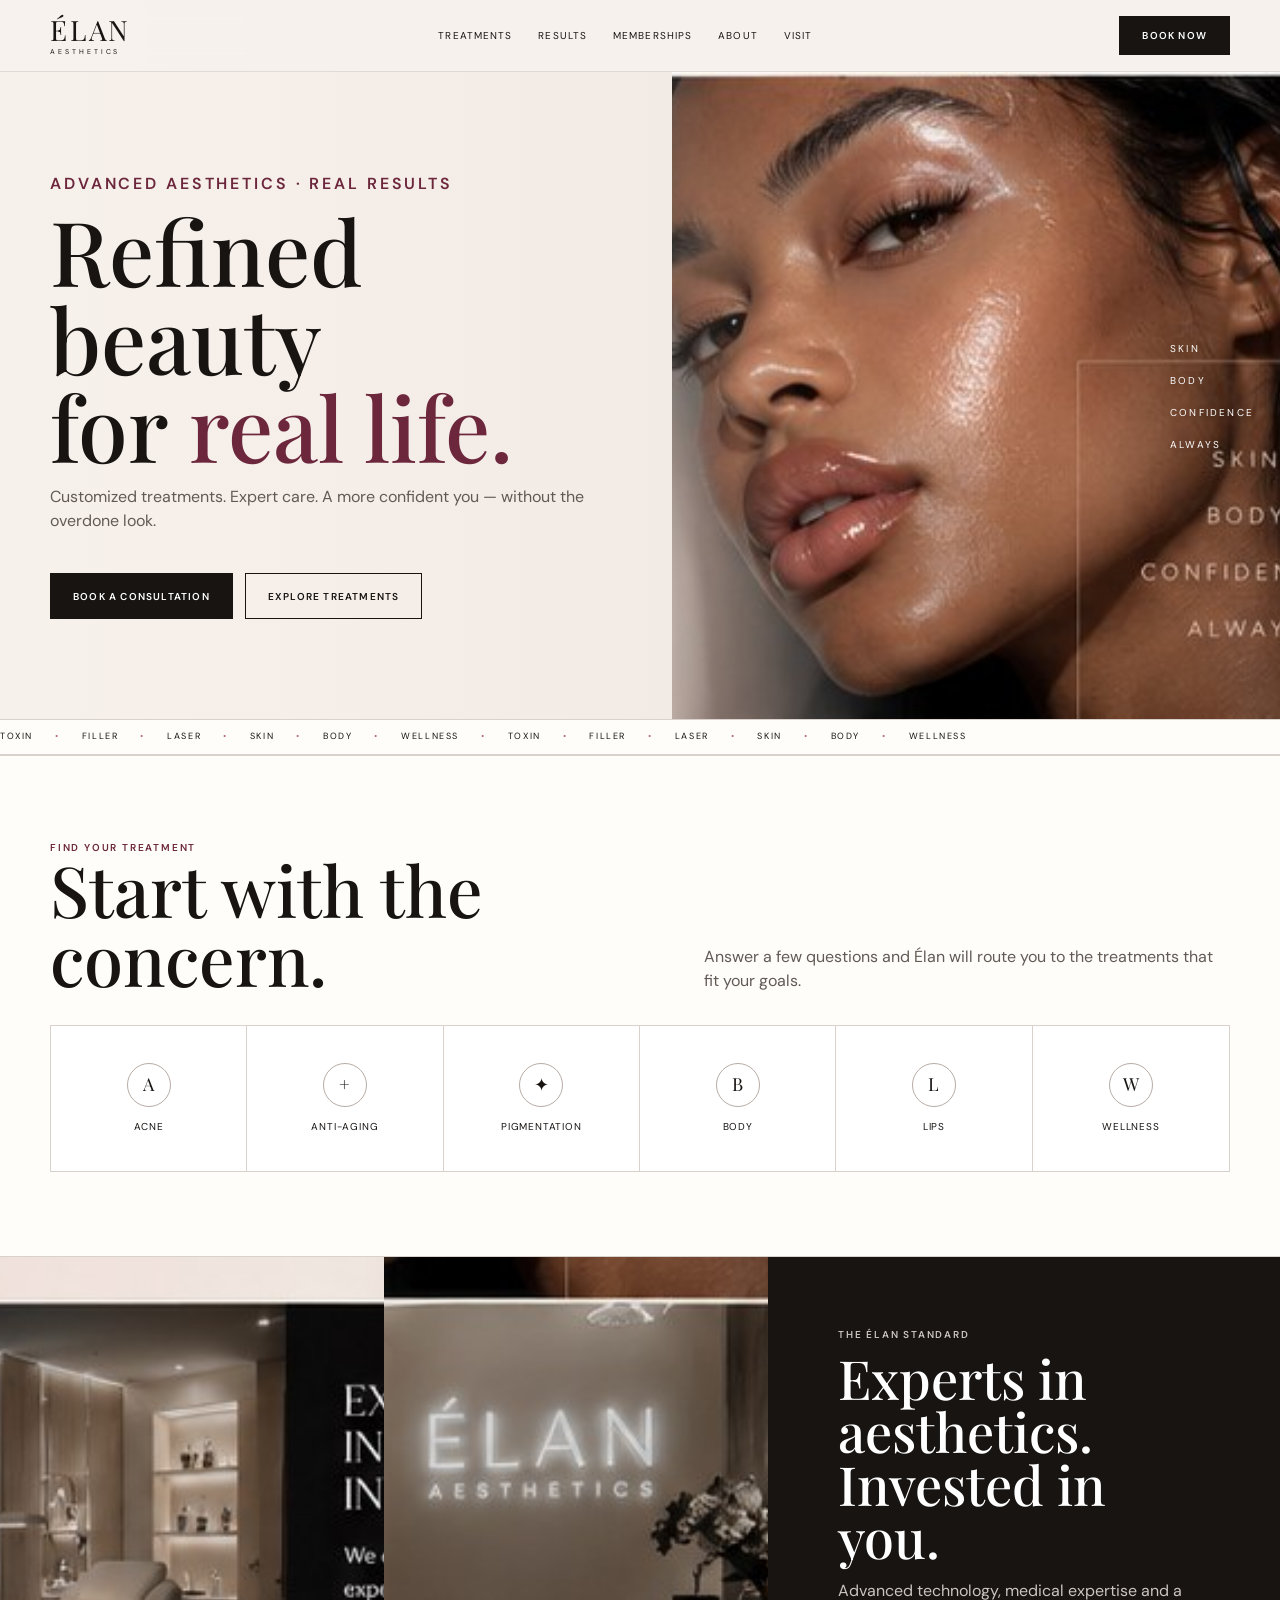
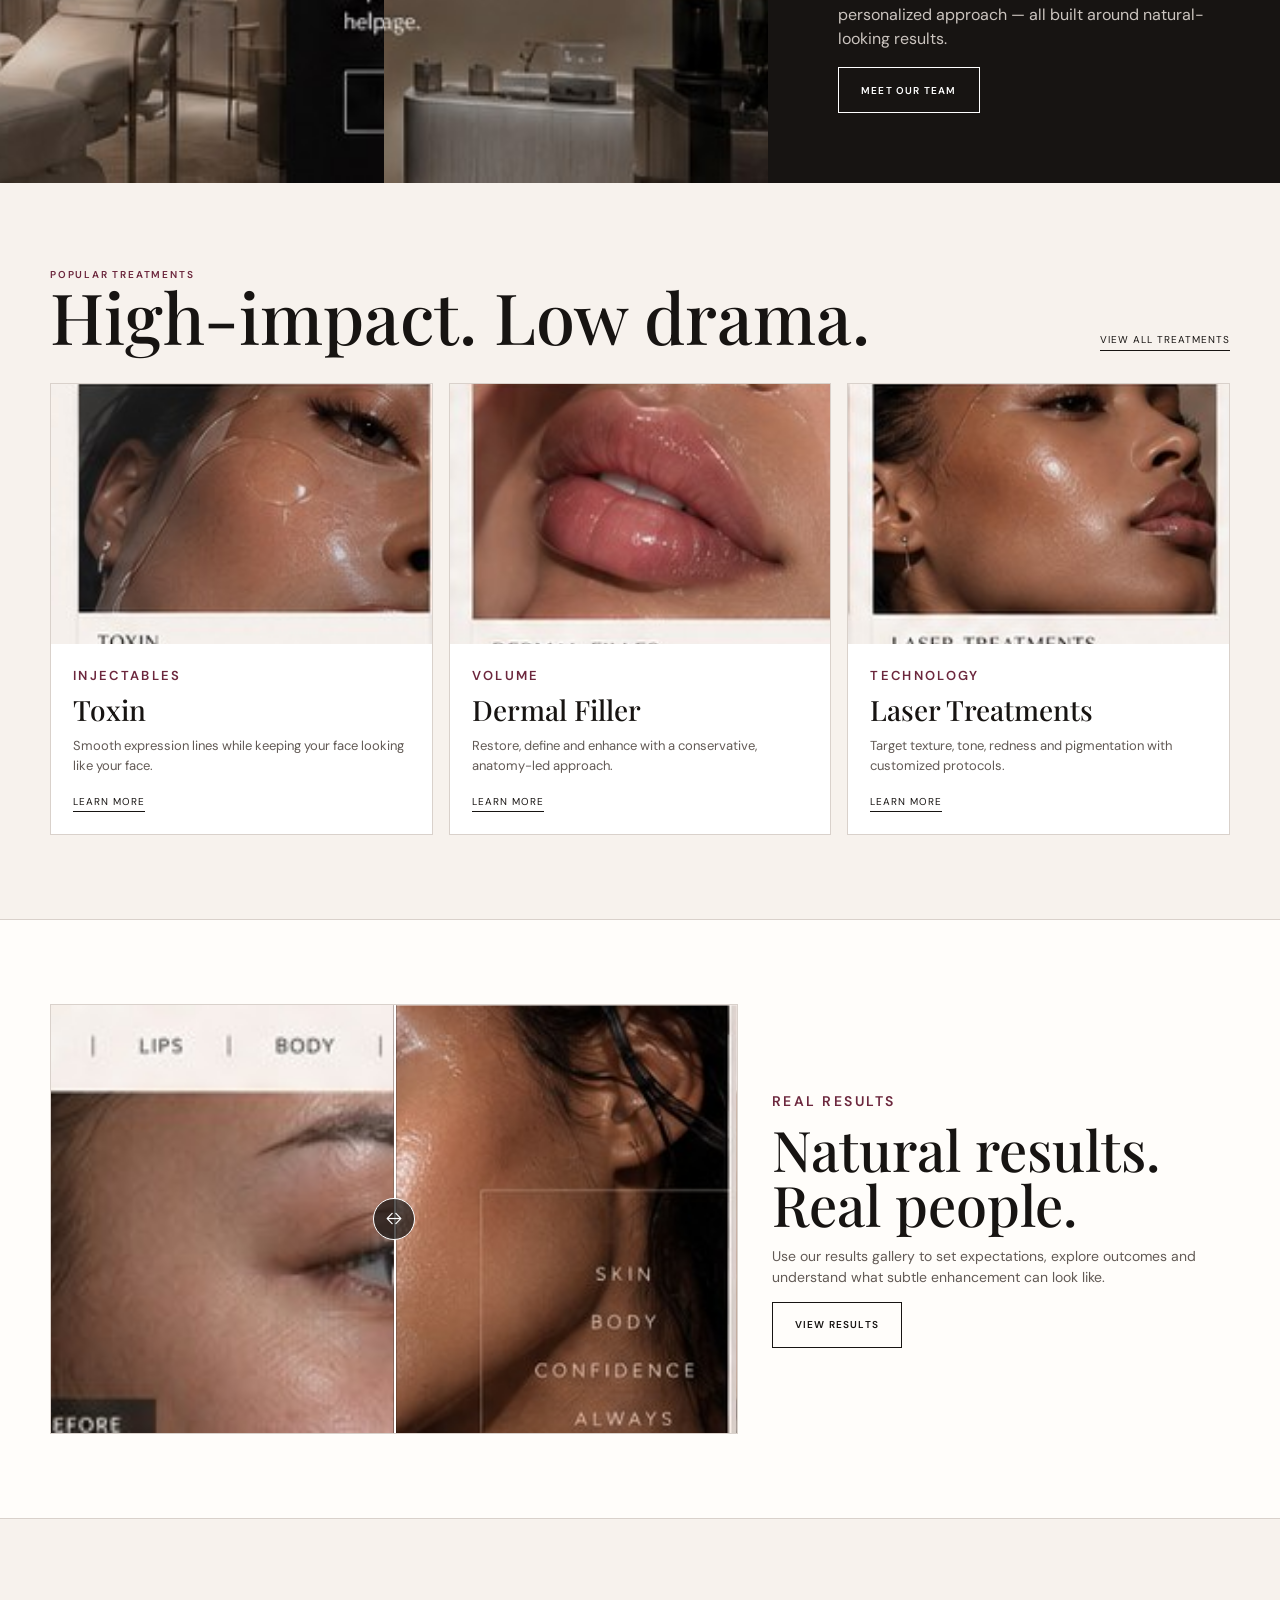
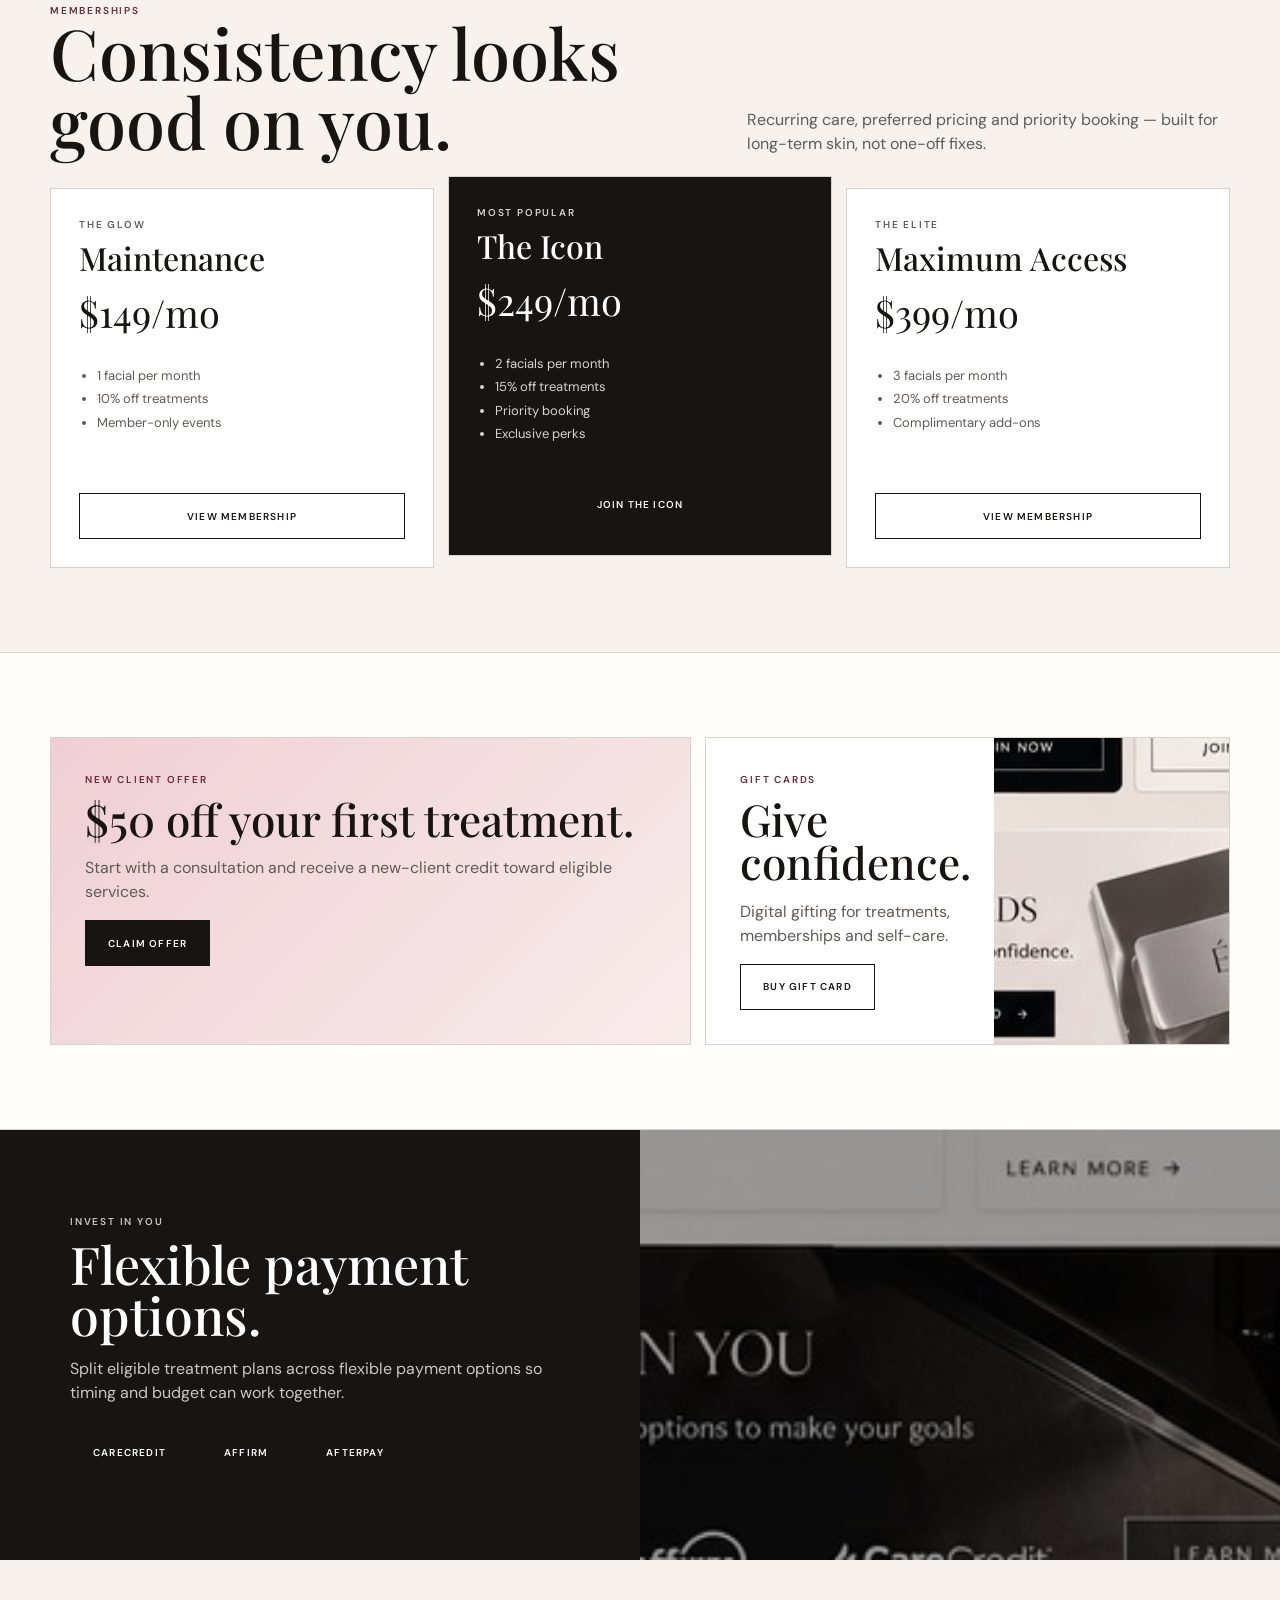
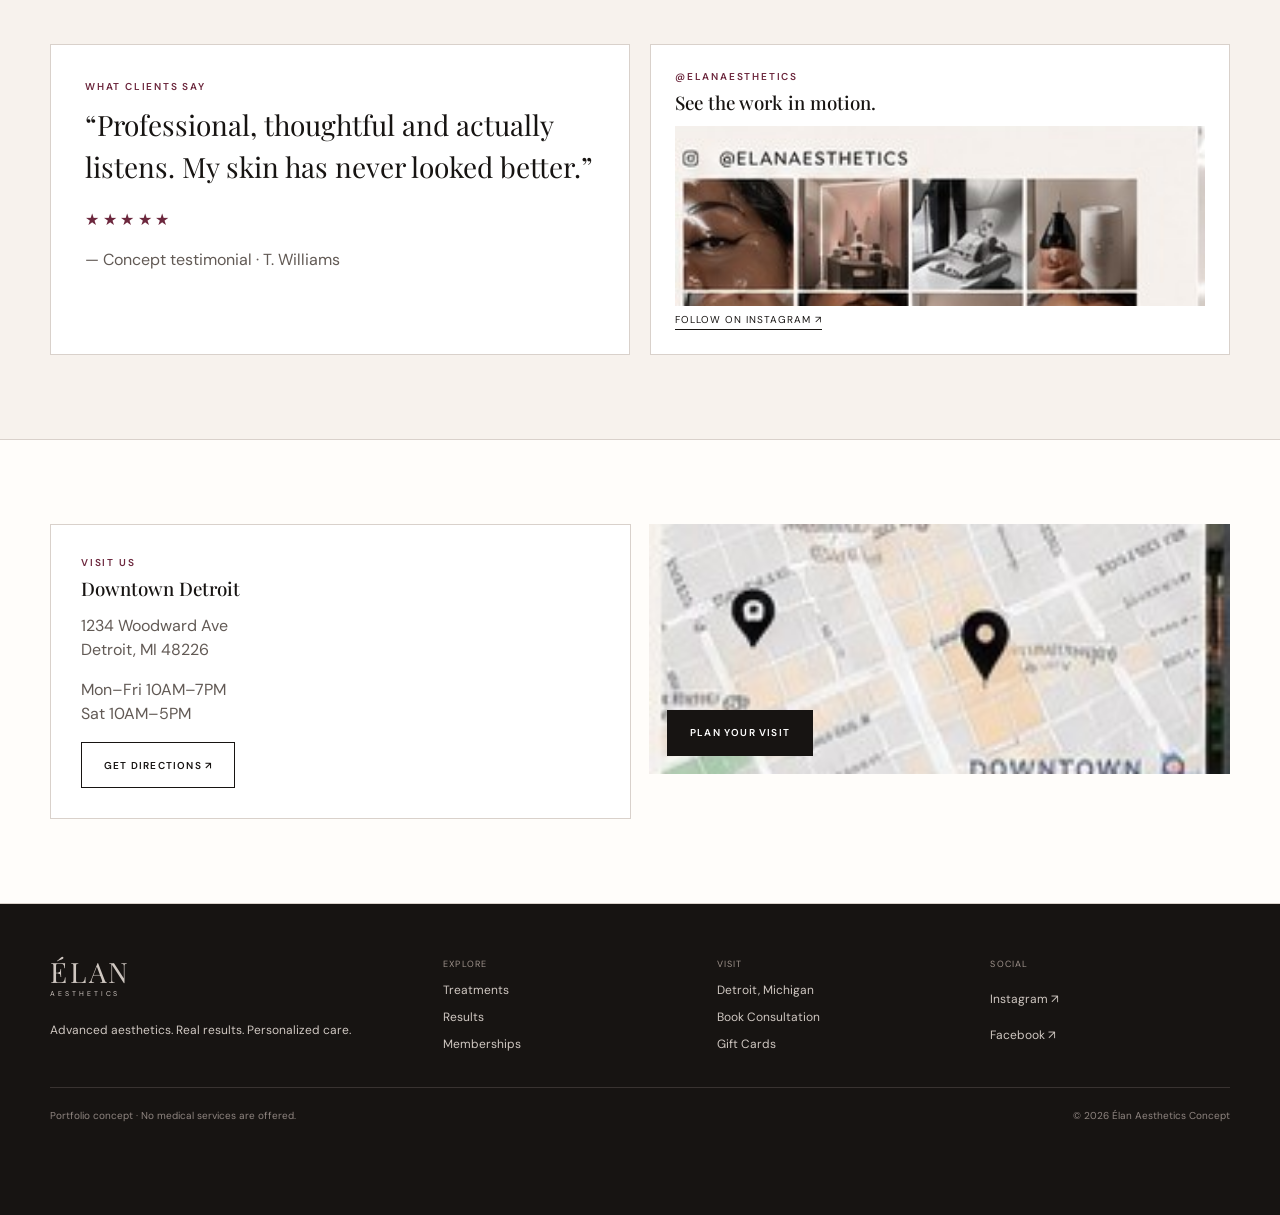
==== index.html @ c31d43ed "Add files via upload" ====
<!doctype html>
<html lang="en">
<head>
<meta charset="utf-8">
<meta name="viewport" content="width=device-width,initial-scale=1">
<meta name="theme-color" content="#f7f2ed">
<meta name="robots" content="noindex,nofollow">
<meta name="description" content="Luxury med spa and aesthetic medicine portfolio concept for Detroit.">
<title>Élan Aesthetics — Detroit Aesthetic Medicine Concept</title>
<link rel="preconnect" href="https://fonts.googleapis.com">
<link rel="preconnect" href="https://fonts.gstatic.com" crossorigin>
<link href="https://fonts.googleapis.com/css2?family=DM+Sans:wght@400;500;600&family=Playfair+Display:wght@400;500;600&display=swap" rel="stylesheet">
<link rel="stylesheet" href="styles.css">
<link rel="icon" href="favicon.svg" type="image/svg+xml">
</head>
<body>
<a class="skip-link" href="#main-content">Skip to content</a>
<header class="site-header" data-header>
<a class="brand" href="index.html" aria-label="Élan Aesthetics home"><span class="brand-main">ÉLAN</span><span class="brand-sub">AESTHETICS</span></a>
<nav class="desktop-nav" aria-label="Primary"><a href="treatments.html">Treatments</a><a href="results.html">Results</a><a href="memberships.html">Memberships</a><a href="about.html">About</a><a href="visit.html">Visit</a></nav>
<a class="btn btn-dark header-cta" href="book.html">Book Now</a>
<button class="menu-toggle" type="button" data-menu-toggle aria-expanded="false" aria-controls="mobile-menu"><span></span><span></span><span class="sr-only">Open menu</span></button>
<div class="mobile-menu" id="mobile-menu" data-mobile-menu><a href="treatments.html">Treatments</a><a href="results.html">Results</a><a href="memberships.html">Memberships</a><a href="about.html">About</a><a href="visit.html">Visit</a><a class="btn btn-dark" href="book.html">Book Now</a></div>
</header>
<main id="main-content">
<section class="hero">
  <div class="hero-copy">
    <p class="eyebrow rose">Advanced aesthetics · Real results</p>
    <h1>Refined beauty<br>for <em>real life.</em></h1>
    <p>Customized treatments. Expert care. A more confident you — without the overdone look.</p>
    <div class="hero-actions"><a class="btn btn-dark" href="book.html">Book a Consultation</a><a class="btn btn-light" href="treatments.html">Explore Treatments</a></div>
  </div>
  <div class="hero-media">
    <img src="hero-face.jpg" alt="Editorial beauty portrait">
    <div class="hero-rail"><span>Skin</span><span>Body</span><span>Confidence</span><span>Always</span></div>
  </div>
</section>
<section class="brand-marquee" aria-hidden="true"><div class="brand-marquee-track"><span>TOXIN</span><i>•</i><span>FILLER</span><i>•</i><span>LASER</span><i>•</i><span>SKIN</span><i>•</i><span>BODY</span><i>•</i><span>WELLNESS</span><i>•</i><span>TOXIN</span><i>•</i><span>FILLER</span><i>•</i><span>LASER</span><i>•</i><span>SKIN</span><i>•</i><span>BODY</span><i>•</i><span>WELLNESS</span></div></section>

<section class="section alt">
 <div class="shell section-head"><div><p class="eyebrow rose">Find Your Treatment</p><h2>Start with the concern.</h2></div><p>Answer a few questions and Élan will route you to the treatments that fit your goals.</p></div>
 <div class="shell concern-grid">
  <a class="concern-card" href="treatments.html"><span class="concern-icon">A</span><span>Acne</span></a>
  <a class="concern-card" href="treatments.html"><span class="concern-icon">+</span><span>Anti-aging</span></a>
  <a class="concern-card" href="treatments.html"><span class="concern-icon">✦</span><span>Pigmentation</span></a>
  <a class="concern-card" href="treatments.html"><span class="concern-icon">B</span><span>Body</span></a>
  <a class="concern-card" href="filler.html"><span class="concern-icon">L</span><span>Lips</span></a>
  <a class="concern-card" href="memberships.html"><span class="concern-icon">W</span><span>Wellness</span></a>
 </div>
</section>

<section class="split-story">
 <div class="story-images"><img src="clinic-interior.jpg" alt="Private treatment suite"><img src="reception.jpg" alt="Élan reception concept"></div>
 <div class="story-copy"><p class="eyebrow">The Élan Standard</p><h2>Experts in aesthetics. Invested in you.</h2><p>Advanced technology, medical expertise and a personalized approach — all built around natural-looking results.</p><a class="btn" href="about.html">Meet Our Team</a></div>
</section>

<section class="section">
 <div class="shell section-head"><div><p class="eyebrow rose">Popular Treatments</p><h2>High-impact. Low drama.</h2></div><a class="text-link" href="treatments.html">View all treatments</a></div>
 <div class="shell treatment-grid">
  <article class="treatment-card"><img src="treatment-skin.jpg" alt="Skin treatment detail"><div class="treatment-card-body"><p class="eyebrow rose">Injectables</p><h3>Toxin</h3><p>Smooth expression lines while keeping your face looking like your face.</p><a class="text-link" href="toxin.html">Learn more</a></div></article>
  <article class="treatment-card"><img src="treatment-lips.jpg" alt="Natural lip enhancement"><div class="treatment-card-body"><p class="eyebrow rose">Volume</p><h3>Dermal Filler</h3><p>Restore, define and enhance with a conservative, anatomy-led approach.</p><a class="text-link" href="filler.html">Learn more</a></div></article>
  <article class="treatment-card"><img src="treatment-laser.jpg" alt="Laser skin treatment"><div class="treatment-card-body"><p class="eyebrow rose">Technology</p><h3>Laser Treatments</h3><p>Target texture, tone, redness and pigmentation with customized protocols.</p><a class="text-link" href="laser.html">Learn more</a></div></article>
 </div>
</section>

<section class="section alt">
 <div class="shell results-layout">
  <div class="ba-slider" data-ba><img src="results-before-after.jpg" alt="Before and after treatment example"><img class="ba-after" src="hero-face.jpg" alt="After treatment concept"><span class="ba-divider"></span><span class="ba-handle">↔</span><input class="ba-range" type="range" min="0" max="100" value="50" aria-label="Before and after comparison"></div>
  <div class="results-copy"><p class="eyebrow rose">Real Results</p><h2>Natural results. Real people.</h2><p>Use our results gallery to set expectations, explore outcomes and understand what subtle enhancement can look like.</p><a class="btn btn-light" href="results.html">View Results</a></div>
 </div>
</section>

<section class="section">
 <div class="shell section-head"><div><p class="eyebrow rose">Memberships</p><h2>Consistency looks good on you.</h2></div><p>Recurring care, preferred pricing and priority booking — built for long-term skin, not one-off fixes.</p></div>
 <div class="shell membership-grid">
  <article class="membership-card"><p class="eyebrow">The Glow</p><h3>Maintenance</h3><div class="membership-price">$149<span>/mo</span></div><ul><li>1 facial per month</li><li>10% off treatments</li><li>Member-only events</li></ul><a class="btn btn-light" href="memberships.html">View Membership</a></article>
  <article class="membership-card featured"><p class="eyebrow">Most Popular</p><h3>The Icon</h3><div class="membership-price">$249<span>/mo</span></div><ul><li>2 facials per month</li><li>15% off treatments</li><li>Priority booking</li><li>Exclusive perks</li></ul><a class="btn" href="memberships.html">Join The Icon</a></article>
  <article class="membership-card"><p class="eyebrow">The Elite</p><h3>Maximum Access</h3><div class="membership-price">$399<span>/mo</span></div><ul><li>3 facials per month</li><li>20% off treatments</li><li>Complimentary add-ons</li></ul><a class="btn btn-light" href="memberships.html">View Membership</a></article>
 </div>
</section>

<section class="section alt"><div class="shell promo-grid">
 <article class="promo-card promo-offer"><p class="eyebrow rose">New Client Offer</p><h3>$50 off your first treatment.</h3><p>Start with a consultation and receive a new-client credit toward eligible services.</p><a class="btn btn-dark" href="book.html">Claim Offer</a></article>
 <article class="promo-card promo-gift"><div class="promo-copy"><p class="eyebrow rose">Gift Cards</p><h3>Give confidence.</h3><p>Digital gifting for treatments, memberships and self-care.</p><a class="btn btn-light" href="gift-cards.html">Buy Gift Card</a></div><img src="gift-card.jpg" alt="Élan gift card concept"></article>
</div></section>

<section class="finance-section"><div class="finance-grid">
 <div class="finance-copy"><p class="eyebrow">Invest in You</p><h2>Flexible payment options.</h2><p>Split eligible treatment plans across flexible payment options so timing and budget can work together.</p><div class="hero-actions"><span class="btn">CareCredit</span><span class="btn">Affirm</span><span class="btn">Afterpay</span></div></div>
 <div class="finance-image"><img src="financing.jpg" alt="Luxury clinic interior"></div>
</div></section>

<section class="section"><div class="shell testimonial-social">
 <article class="testimonial"><p class="eyebrow rose">What Clients Say</p><blockquote>“Professional, thoughtful and actually listens. My skin has never looked better.”</blockquote><div class="stars">★★★★★</div><p>— Concept testimonial · T. Williams</p></article>
 <article class="social-panel"><p class="eyebrow rose">@ELANAESTHETICS</p><h3>See the work in motion.</h3><img src="instagram-strip.jpg" alt="Instagram-style treatment preview"><a class="text-link" href="https://www.instagram.com/" target="_blank" rel="noopener">Follow on Instagram ↗</a></article>
</div></section>

<section class="section alt"><div class="shell visit-grid">
 <article class="visit-card"><p class="eyebrow rose">Visit Us</p><h3>Downtown Detroit</h3><p>1234 Woodward Ave<br>Detroit, MI 48226</p><p>Mon–Fri 10AM–7PM<br>Sat 10AM–5PM</p><a class="btn btn-light" href="https://www.google.com/maps/search/?api=1&query=Downtown+Detroit%2C+MI" target="_blank" rel="noopener">Get Directions ↗</a></article>
 <article class="map-preview"><img src="location-map.jpg" alt="Downtown Detroit map concept"><a class="btn btn-dark" href="visit.html">Plan Your Visit</a></article>
</div></section>
</main>
<footer class="site-footer">
<div class="shell footer-grid">
  <div><a class="brand footer-brand" href="index.html"><span class="brand-main">ÉLAN</span><span class="brand-sub">AESTHETICS</span></a><p>Advanced aesthetics. Real results. Personalized care.</p></div>
  <div><span class="footer-label">Explore</span><a href="treatments.html">Treatments</a><a href="results.html">Results</a><a href="memberships.html">Memberships</a></div>
  <div><span class="footer-label">Visit</span><a href="visit.html">Detroit, Michigan</a><a href="book.html">Book Consultation</a><a href="gift-cards.html">Gift Cards</a></div>
  <div><span class="footer-label">Social</span><a href="https://www.instagram.com/" target="_blank" rel="noopener">Instagram ↗</a><a href="https://www.facebook.com/" target="_blank" rel="noopener">Facebook ↗</a></div>
</div>
<div class="shell footer-bottom"><span>Portfolio concept · No medical services are offered.</span><span>© 2026 Élan Aesthetics Concept</span></div>
</footer>
<div class="mobile-action-bar"><a href="tel:+13135550123">Call</a><a href="book.html">Book</a></div>
<div class="toast" role="status" aria-live="polite" data-toast>Demo only — nothing was submitted.</div>
<script src="script.js"></script>
</body></html>
---- styles.css ----
:root{
 --ink:#171412;--ink-2:#2a2421;--cream:#f7f2ed;--paper:#fffdfa;--blush:#ead7d4;--rose:#b76f78;--wine:#6c273d;--silver:#bdb8b3;--line:#d9d1cb;--muted:#7f756f;
 --shell:min(1180px,calc(100vw - 44px));
}
*{box-sizing:border-box}
html{scroll-behavior:smooth;background:var(--cream)}
body{margin:0;background:var(--cream);color:var(--ink);font-family:'DM Sans',sans-serif;line-height:1.5}
img{display:block;max-width:100%}
a{color:inherit;text-decoration:none}
button,input,select,textarea{font:inherit}
button{cursor:pointer}
.skip-link{position:fixed;left:14px;top:10px;z-index:999;transform:translateY(-160%);background:var(--ink);color:white;padding:10px 14px}.skip-link:focus{transform:none}
.sr-only{position:absolute;width:1px;height:1px;padding:0;margin:-1px;overflow:hidden;clip:rect(0,0,0,0);white-space:nowrap;border:0}
.shell{width:var(--shell);margin-inline:auto}
h1,h2,h3,h4{font-family:'Playfair Display',serif;font-weight:500;line-height:.98;margin:0}
p{color:#625a55}
.eyebrow{margin:0 0 10px;font-size:10px;letter-spacing:.18em;text-transform:uppercase;font-weight:600}
.eyebrow.rose{color:var(--wine)}
.btn{display:inline-flex;align-items:center;justify-content:center;min-height:46px;padding:0 22px;border:1px solid var(--ink);font-size:10px;text-transform:uppercase;letter-spacing:.12em;font-weight:600;transition:.2s}
.btn:hover{transform:translateY(-2px)}
.btn-dark{background:var(--ink);color:white}.btn-light{background:transparent;color:var(--ink)}.btn-rose{background:var(--wine);color:white;border-color:var(--wine)}
.text-link{font-size:10px;text-transform:uppercase;letter-spacing:.1em;border-bottom:1px solid currentColor;padding-bottom:3px}
.site-header{position:fixed;z-index:70;top:0;left:0;right:0;height:72px;display:grid;grid-template-columns:auto 1fr auto;align-items:center;gap:30px;padding:0 max(22px,calc((100vw - 1180px)/2));background:rgba(247,242,237,.94);border-bottom:1px solid rgba(23,20,18,.10);backdrop-filter:blur(14px)}
.brand{display:inline-flex;flex-direction:column;line-height:1}.brand-main{font-family:'Playfair Display';font-size:28px;letter-spacing:.10em}.brand-sub{font-size:7px;letter-spacing:.42em;margin-top:4px}
.desktop-nav{display:flex;justify-content:center;gap:26px}.desktop-nav a{font-size:10px;text-transform:uppercase;letter-spacing:.11em}.desktop-nav a[aria-current=page]{color:var(--wine)}
.header-cta{min-height:39px}.menu-toggle,.mobile-menu{display:none}
.hero{padding-top:72px;min-height:680px;display:grid;grid-template-columns:1.05fr .95fr;background:linear-gradient(90deg,#f7f1ec,#efe4df)}
.hero-copy{padding:100px max(46px,calc((100vw - 1180px)/2));padding-right:50px;display:flex;flex-direction:column;justify-content:center}
.hero h1{font-size:clamp(64px,7vw,108px);max-width:680px}.hero h1 em{font-style:normal;color:var(--wine)}
.hero p{max-width:540px;font-size:16px}.hero-actions{display:flex;gap:12px;flex-wrap:wrap;margin-top:24px}
.hero-media{position:relative;overflow:hidden}.hero-media img{width:100%;height:100%;object-fit:cover}.hero-media:after{content:'';position:absolute;inset:0;background:linear-gradient(90deg,rgba(247,242,237,.12),transparent 25%)}
.hero-rail{position:absolute;right:26px;top:50%;z-index:2;transform:translateY(-50%);display:grid;gap:17px;font-size:10px;letter-spacing:.22em;text-transform:uppercase;color:white;text-shadow:0 1px 8px rgba(0,0,0,.25)}
.brand-marquee{overflow:hidden;border-block:1px solid var(--line);background:#fffdfa}.brand-marquee-track{width:max-content;display:flex;gap:22px;padding:10px 0;animation:marquee 28s linear infinite;font-size:9px;letter-spacing:.18em;text-transform:uppercase}.brand-marquee-track i{font-style:normal;color:var(--rose)}
@keyframes marquee{to{transform:translateX(-50%)}}
.section{padding:84px 0}.section.alt{background:#fffdfa;border-block:1px solid var(--line)}.section-head{display:flex;justify-content:space-between;gap:28px;align-items:end;margin-bottom:32px}.section-head h2{font-size:clamp(42px,5.5vw,72px)}.section-head p{max-width:540px;margin:0}
.concern-grid{display:grid;grid-template-columns:repeat(6,1fr);border:1px solid var(--line);background:#fff}.concern-card{min-height:145px;padding:22px;border-right:1px solid var(--line);display:flex;flex-direction:column;align-items:center;justify-content:center;text-align:center;gap:12px;transition:.2s}.concern-card:last-child{border-right:0}.concern-card:hover{background:#f8efec}.concern-icon{width:44px;height:44px;border:1px solid #b7aca5;border-radius:50%;display:grid;place-items:center;font-family:'Playfair Display';font-size:18px}.concern-card span:last-child{font-size:10px;text-transform:uppercase;letter-spacing:.08em}
.split-story{display:grid;grid-template-columns:1.2fr .8fr;min-height:520px}.story-images{display:grid;grid-template-columns:1fr 1fr}.story-images img{width:100%;height:100%;object-fit:cover}.story-copy{background:var(--ink);color:white;padding:70px;display:flex;flex-direction:column;justify-content:center}.story-copy h2{font-size:54px}.story-copy p{color:#cbc4bf}.story-copy .btn{border-color:white;color:white;width:max-content}
.treatment-grid{display:grid;grid-template-columns:repeat(3,1fr);gap:16px}.treatment-card{background:#fff;border:1px solid var(--line)}.treatment-card img{width:100%;height:260px;object-fit:cover}.treatment-card-body{padding:22px}.treatment-card h3{font-size:28px}.treatment-card p{font-size:13px}
.results-layout{display:grid;grid-template-columns:1.2fr .8fr;gap:34px;align-items:center}.ba-slider{position:relative;overflow:hidden;border:1px solid var(--line);background:#ddd;min-height:430px}.ba-slider img{position:absolute;inset:0;width:100%;height:100%;object-fit:cover}.ba-after{clip-path:inset(0 0 0 50%)}.ba-divider{position:absolute;top:0;bottom:0;left:50%;width:2px;background:white;box-shadow:0 0 0 1px rgba(0,0,0,.2)}.ba-handle{position:absolute;left:50%;top:50%;transform:translate(-50%,-50%);width:42px;height:42px;border-radius:50%;border:1px solid white;background:rgba(23,20,18,.72);color:white;display:grid;place-items:center}.ba-range{position:absolute;inset:0;opacity:0;cursor:ew-resize}.results-copy h2{font-size:56px}.results-copy p{font-size:14px}
.membership-grid{display:grid;grid-template-columns:repeat(3,1fr);gap:14px}.membership-card{border:1px solid var(--line);background:#fff;padding:28px;min-height:380px;display:flex;flex-direction:column}.membership-card.featured{background:var(--ink);color:white;transform:translateY(-12px)}.membership-card.featured p,.membership-card.featured li{color:#d9d2cd}.membership-card h3{font-size:32px}.membership-price{font-family:'Playfair Display';font-size:38px;margin:10px 0}.membership-card ul{padding-left:18px;color:#625a55;line-height:1.8;font-size:13px}.membership-card .btn{margin-top:auto}
.promo-grid{display:grid;grid-template-columns:1.1fr .9fr;gap:14px}.promo-card{min-height:250px;padding:34px;position:relative;overflow:hidden;border:1px solid var(--line)}.promo-offer{background:linear-gradient(135deg,#efcfd5,#f8eceb)}.promo-card h3{font-size:44px}.promo-gift{background:#fff}.promo-gift img{position:absolute;right:0;top:0;width:45%;height:100%;object-fit:cover}.promo-gift .promo-copy{position:relative;z-index:2;max-width:52%}
.finance-section{background:var(--ink);color:white}.finance-grid{display:grid;grid-template-columns:1fr 1fr;align-items:center}.finance-copy{padding:70px}.finance-copy h2{font-size:52px}.finance-copy p{color:#cec6c0}.finance-image img{width:100%;height:430px;object-fit:cover;filter:grayscale(.2) brightness(.62)}
.testimonial-social{display:grid;grid-template-columns:1fr 1fr;gap:20px}.testimonial{padding:34px;border:1px solid var(--line);background:#fff}.testimonial blockquote{font-family:'Playfair Display';font-size:28px;margin:0 0 20px}.stars{letter-spacing:.22em;color:var(--wine)}.social-panel{border:1px solid var(--line);background:#fff;padding:24px}.social-panel img{width:100%;height:180px;object-fit:cover;margin-top:14px}
.visit-grid{display:grid;grid-template-columns:1fr 1fr;gap:18px}.visit-card{border:1px solid var(--line);background:#fff;padding:30px}.map-preview{position:relative;overflow:hidden;height:250px}.map-preview img{width:100%;height:100%;object-fit:cover}.map-preview a{position:absolute;left:18px;bottom:18px}
.page-main{padding-top:72px}.page-hero{padding:76px 0 58px;border-bottom:1px solid var(--line);background:linear-gradient(135deg,#fffdfa,#eee3de)}.page-hero h1{font-size:clamp(56px,7vw,96px)}.page-hero p{max-width:650px}
.filter-row{display:flex;gap:10px;flex-wrap:wrap;margin-bottom:24px}.filter-btn{min-height:40px;border:1px solid var(--line);background:#fff;padding:0 14px;font-size:10px;text-transform:uppercase;letter-spacing:.08em}.filter-btn.active{background:var(--ink);color:white;border-color:var(--ink)}
.detail-grid{display:grid;grid-template-columns:1fr 1fr;gap:42px;align-items:start}.detail-image img{width:100%;height:620px;object-fit:cover}.detail-copy h2{font-size:54px}.fact-list{display:grid;border-top:1px solid var(--line);margin:24px 0}.fact-list div{display:flex;justify-content:space-between;gap:18px;padding:14px 0;border-bottom:1px solid var(--line);font-size:13px}.fact-list span{font-size:10px;text-transform:uppercase;letter-spacing:.08em;color:var(--muted)}
.quiz-shell{display:grid;grid-template-columns:1.1fr .9fr;gap:20px}.quiz-card{border:1px solid var(--line);background:#fff;padding:30px}.quiz-card h3{font-size:34px}.choice-grid{display:grid;grid-template-columns:1fr 1fr;gap:10px}.choice-card{position:relative}.choice-card input{position:absolute;opacity:0}.choice-card span{display:flex;align-items:center;min-height:52px;padding:0 14px;border:1px solid var(--line);cursor:pointer}.choice-card input:checked+span{border-color:var(--wine);background:#f7e7e7}.quiz-result{border:1px solid var(--line);background:var(--ink);color:white;padding:30px}.quiz-result h3{font-size:36px}.quiz-result p{color:#d2cac5}
.package-builder{display:grid;grid-template-columns:1fr .8fr;gap:20px}.service-list{display:grid;gap:10px}.service-row{display:flex;justify-content:space-between;align-items:center;border:1px solid var(--line);background:#fff;padding:16px}.service-row button{border:1px solid var(--ink);background:transparent;width:34px;height:34px}.builder-panel{position:sticky;top:96px;border:1px solid var(--line);background:#fff;padding:26px}.builder-total{font-family:'Playfair Display';font-size:38px}.builder-items{display:grid;gap:8px;min-height:70px}.builder-item{display:flex;justify-content:space-between;font-size:12px;border-bottom:1px solid var(--line);padding-bottom:8px}
.provider-grid{display:grid;grid-template-columns:repeat(3,1fr);gap:14px}.provider-card{border:1px solid var(--line);background:#fff;padding:24px}.provider-avatar{height:230px;background:linear-gradient(135deg,#e6d7d0,#f8f2ed);display:grid;place-items:center;font-family:'Playfair Display';font-size:54px;color:#8e7770}.provider-card h3{font-size:28px;margin-top:18px}
.form-shell{max-width:900px}.demo-form{display:grid;grid-template-columns:1fr 1fr;gap:14px}.demo-form label{display:grid;gap:7px}.demo-form label span{font-size:9px;text-transform:uppercase;letter-spacing:.1em}.demo-form input,.demo-form select,.demo-form textarea{width:100%;border:1px solid var(--line);background:#fff;padding:13px 14px;min-height:48px}.demo-form textarea{min-height:120px;resize:vertical}.demo-form .full{grid-column:1/-1}
.timeline{display:grid;grid-template-columns:repeat(4,1fr);gap:1px;background:var(--line);border:1px solid var(--line)}.timeline-step{background:#fff;padding:24px}.timeline-step strong{font-family:'Playfair Display';font-size:26px}.timeline-step span{display:block;font-size:10px;text-transform:uppercase;letter-spacing:.1em;color:var(--wine);margin-bottom:10px}
.site-footer{background:var(--ink);color:white;padding:54px 0 92px}.footer-grid{display:grid;grid-template-columns:1.5fr repeat(3,1fr);gap:34px}.footer-grid>div{display:grid;gap:9px}.footer-grid p,.footer-grid a{color:#cfc7c1;font-size:12px}.footer-label{font-size:9px;text-transform:uppercase;letter-spacing:.12em;color:#9f938c}.footer-bottom{display:flex;justify-content:space-between;gap:20px;margin-top:34px;padding-top:20px;border-top:1px solid #393331;color:#8f8580;font-size:10px}.mobile-action-bar{display:none}.toast{position:fixed;right:18px;bottom:18px;z-index:90;background:var(--ink);color:white;padding:13px 17px;transform:translateY(160%);opacity:0;transition:.25s}.toast.show{transform:none;opacity:1}
@media(max-width:900px){
 .site-header{height:66px;padding:0 18px;grid-template-columns:auto 1fr auto}.desktop-nav,.header-cta{display:none}.menu-toggle{display:grid;gap:6px;justify-self:end;background:none;border:0;padding:10px}.menu-toggle span:not(.sr-only){width:24px;height:1px;background:var(--ink);display:block}.mobile-menu{position:absolute;top:66px;left:0;right:0;background:var(--cream);border-bottom:1px solid var(--line);padding:22px;flex-direction:column;gap:18px}.mobile-menu.open{display:flex}
 .hero{grid-template-columns:1fr;padding-top:66px}.hero-copy{padding:72px 28px 44px}.hero-media{height:520px}.section{padding:64px 0}.concern-grid{grid-template-columns:repeat(3,1fr)}.concern-card:nth-child(3){border-right:0}.split-story,.results-layout,.promo-grid,.finance-grid,.quiz-shell,.package-builder,.detail-grid{grid-template-columns:1fr}.story-copy{padding:54px 28px}.treatment-grid,.provider-grid{grid-template-columns:1fr 1fr}.membership-grid{grid-template-columns:1fr}.membership-card.featured{transform:none}.testimonial-social,.visit-grid{grid-template-columns:1fr}.footer-grid{grid-template-columns:1fr 1fr}.mobile-action-bar{display:grid;position:fixed;z-index:65;left:0;right:0;bottom:0;height:52px;grid-template-columns:1fr 1fr;background:var(--ink);color:white}.mobile-action-bar a{display:grid;place-items:center;font-size:10px;text-transform:uppercase;letter-spacing:.1em}.mobile-action-bar a:last-child{background:var(--wine)}.site-footer{padding-bottom:120px}.builder-panel{position:static}
}
@media(max-width:600px){
 :root{--shell:calc(100vw - 30px)}.hero h1{font-size:56px}.hero-media{height:400px}.hero-rail{right:14px}.concern-grid{grid-template-columns:1fr 1fr}.concern-card:nth-child(odd){border-right:1px solid var(--line)}.concern-card:nth-child(even){border-right:0}.treatment-grid,.provider-grid{grid-template-columns:1fr}.section-head{display:grid}.results-copy h2,.story-copy h2{font-size:44px}.membership-card{min-height:0}.promo-gift img{opacity:.28;width:100%}.promo-gift .promo-copy{max-width:100%}.footer-grid{grid-template-columns:1fr}.footer-bottom{display:grid}.demo-form{grid-template-columns:1fr}.demo-form .full{grid-column:auto}.timeline{grid-template-columns:1fr}.choice-grid{grid-template-columns:1fr}
}
@media(prefers-reduced-motion:reduce){*{scroll-behavior:auto!important;transition:none!important}.brand-marquee-track{animation:none}}
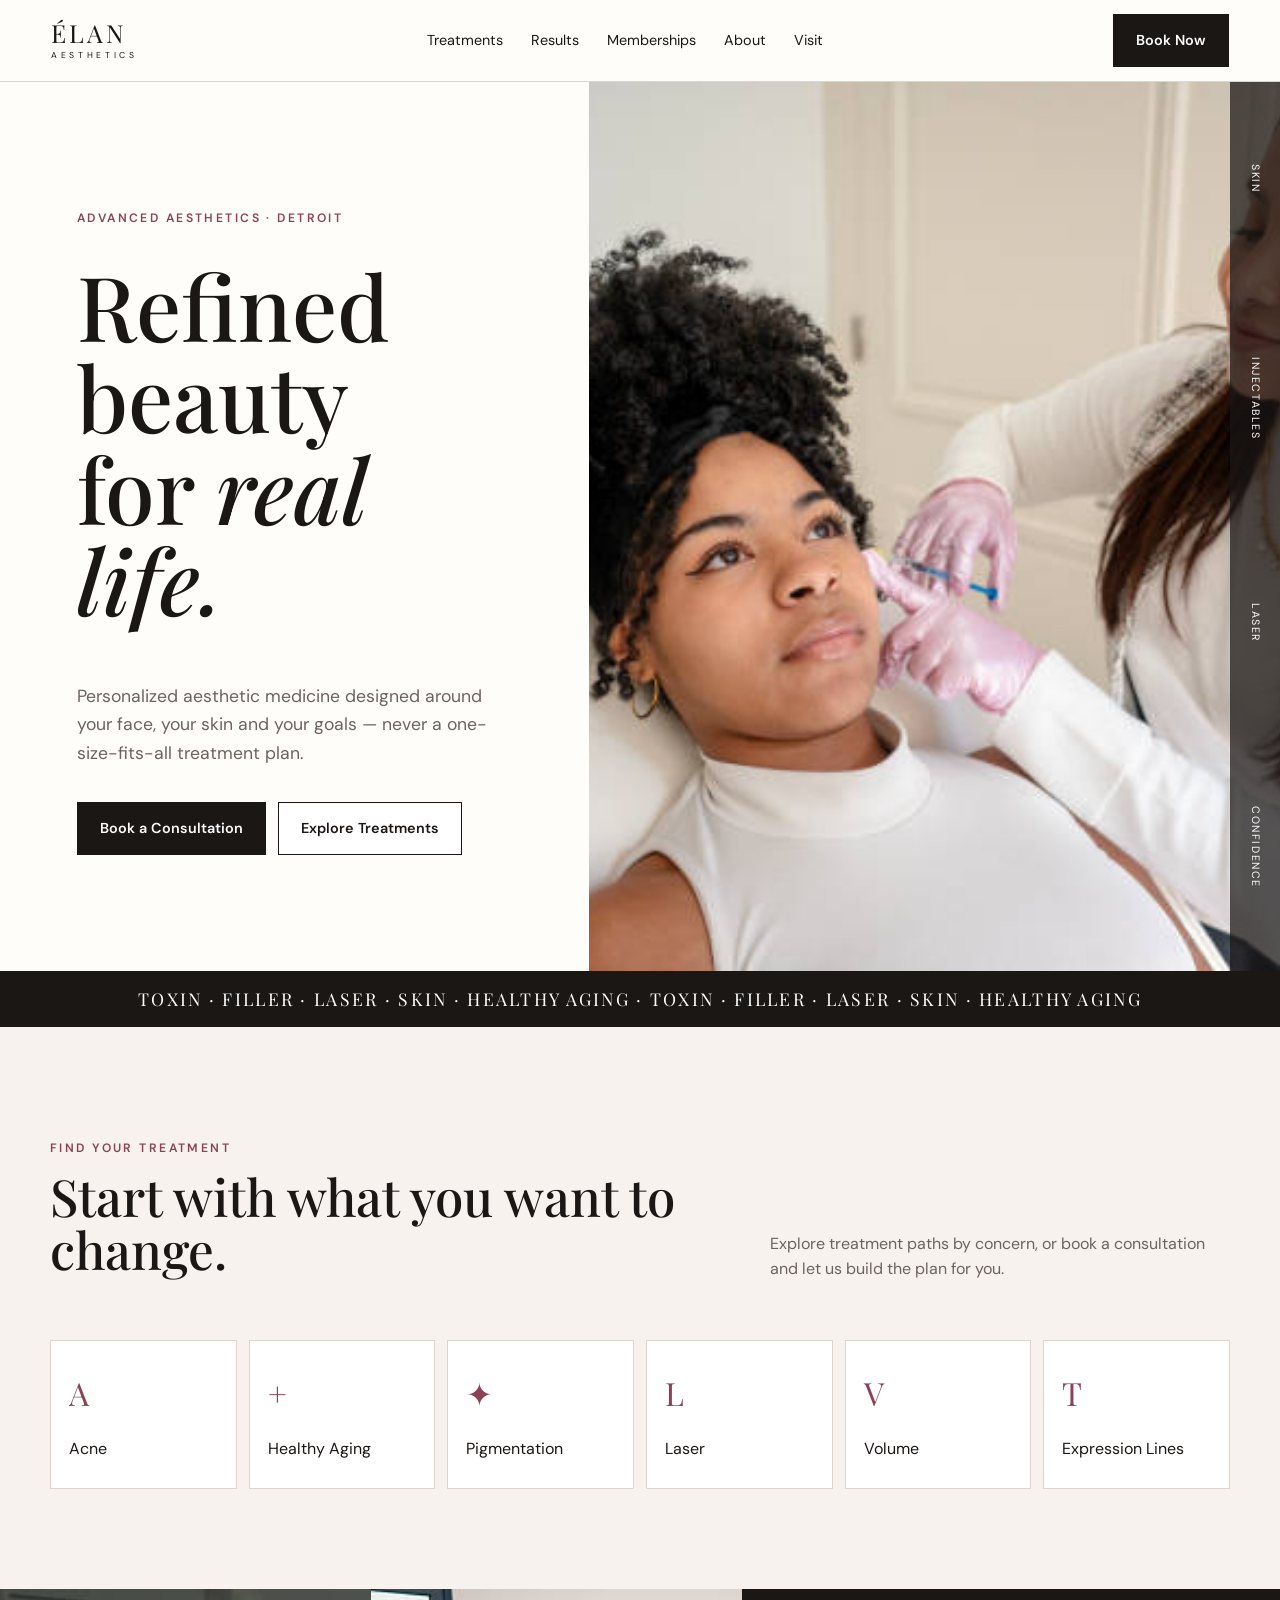
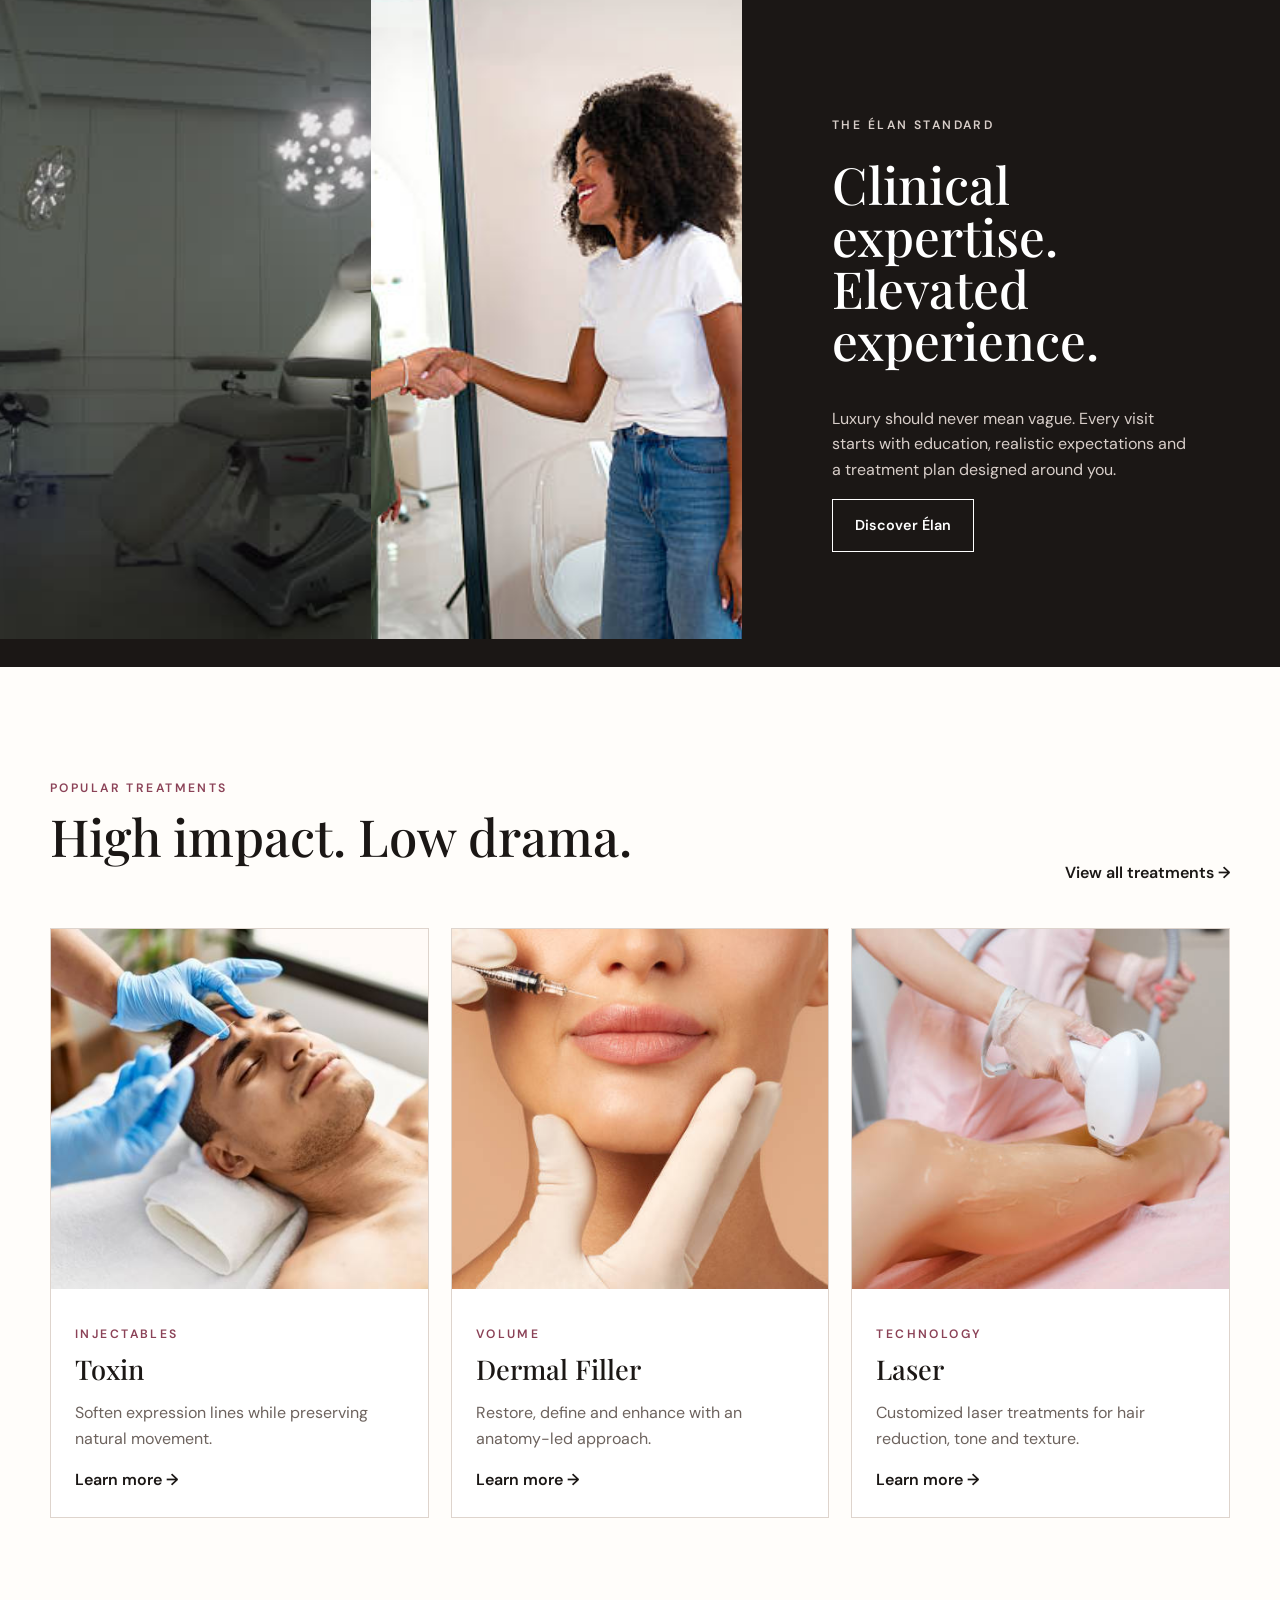
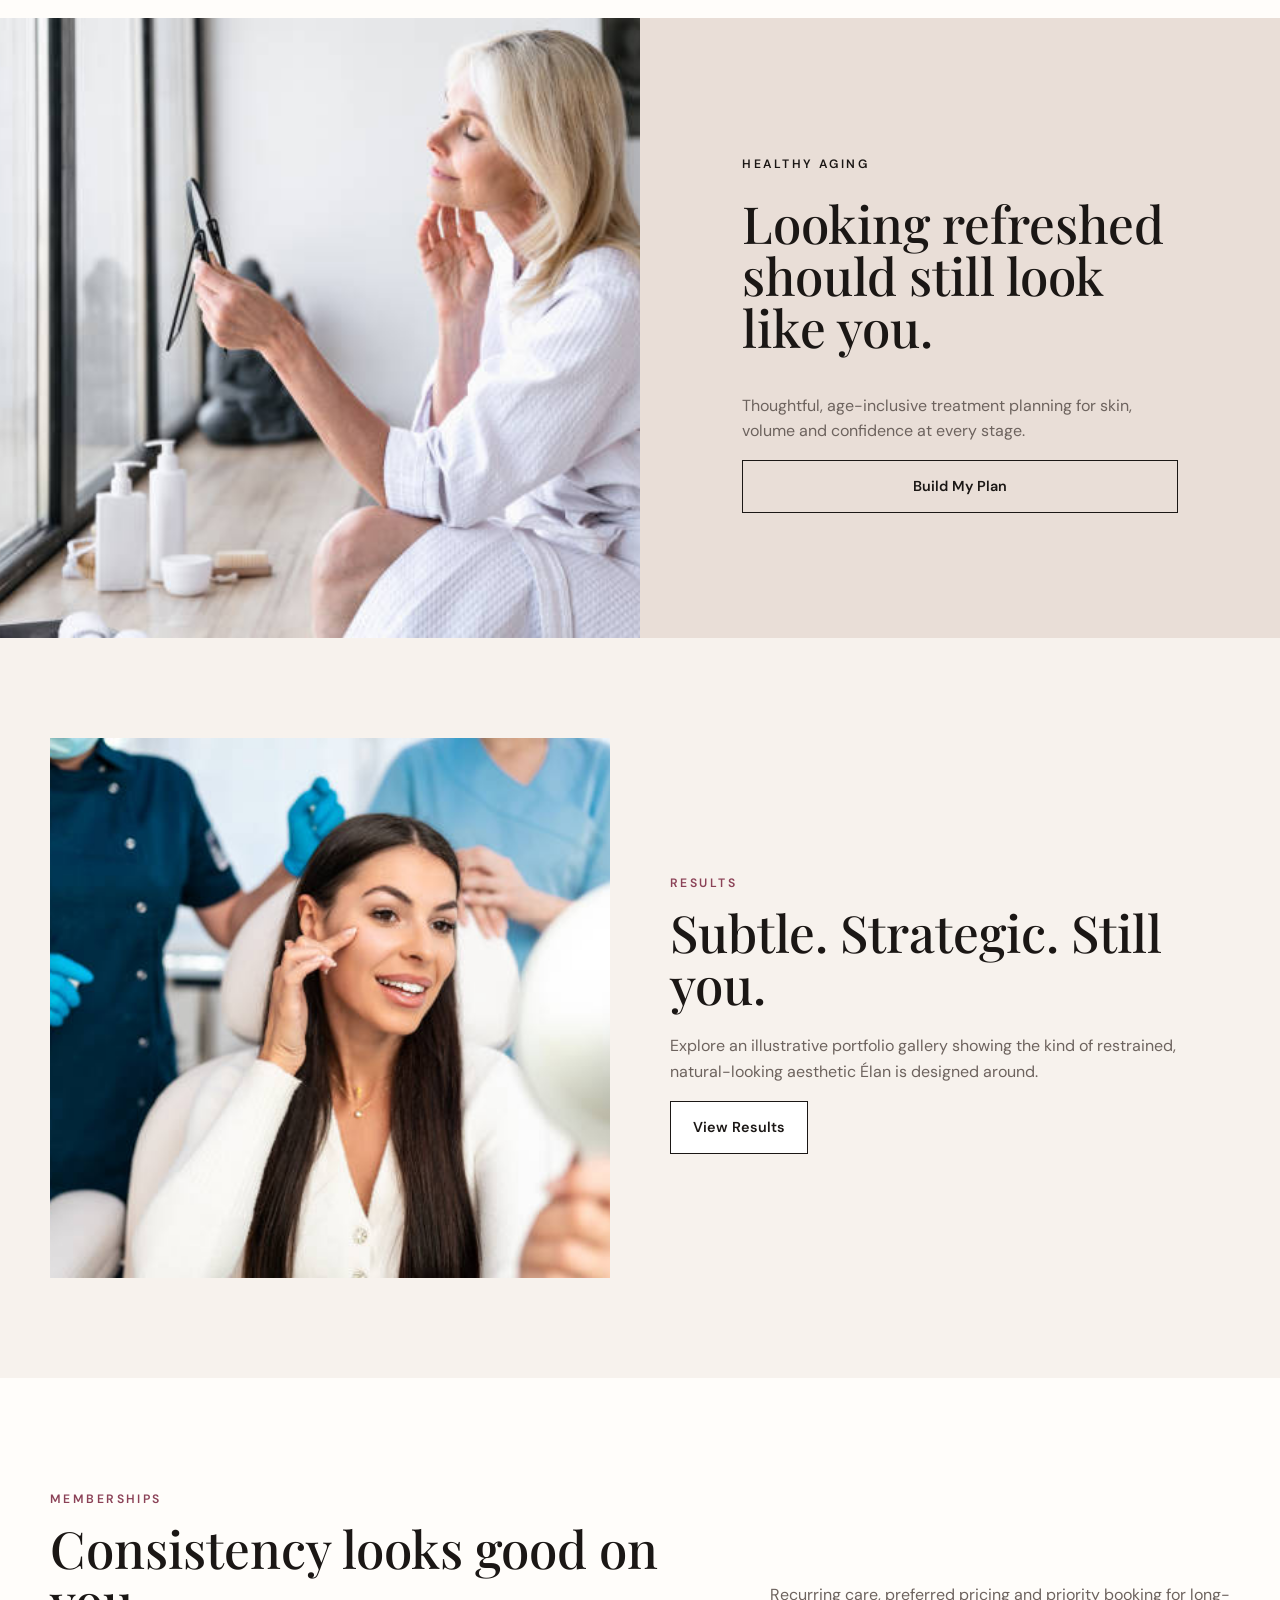
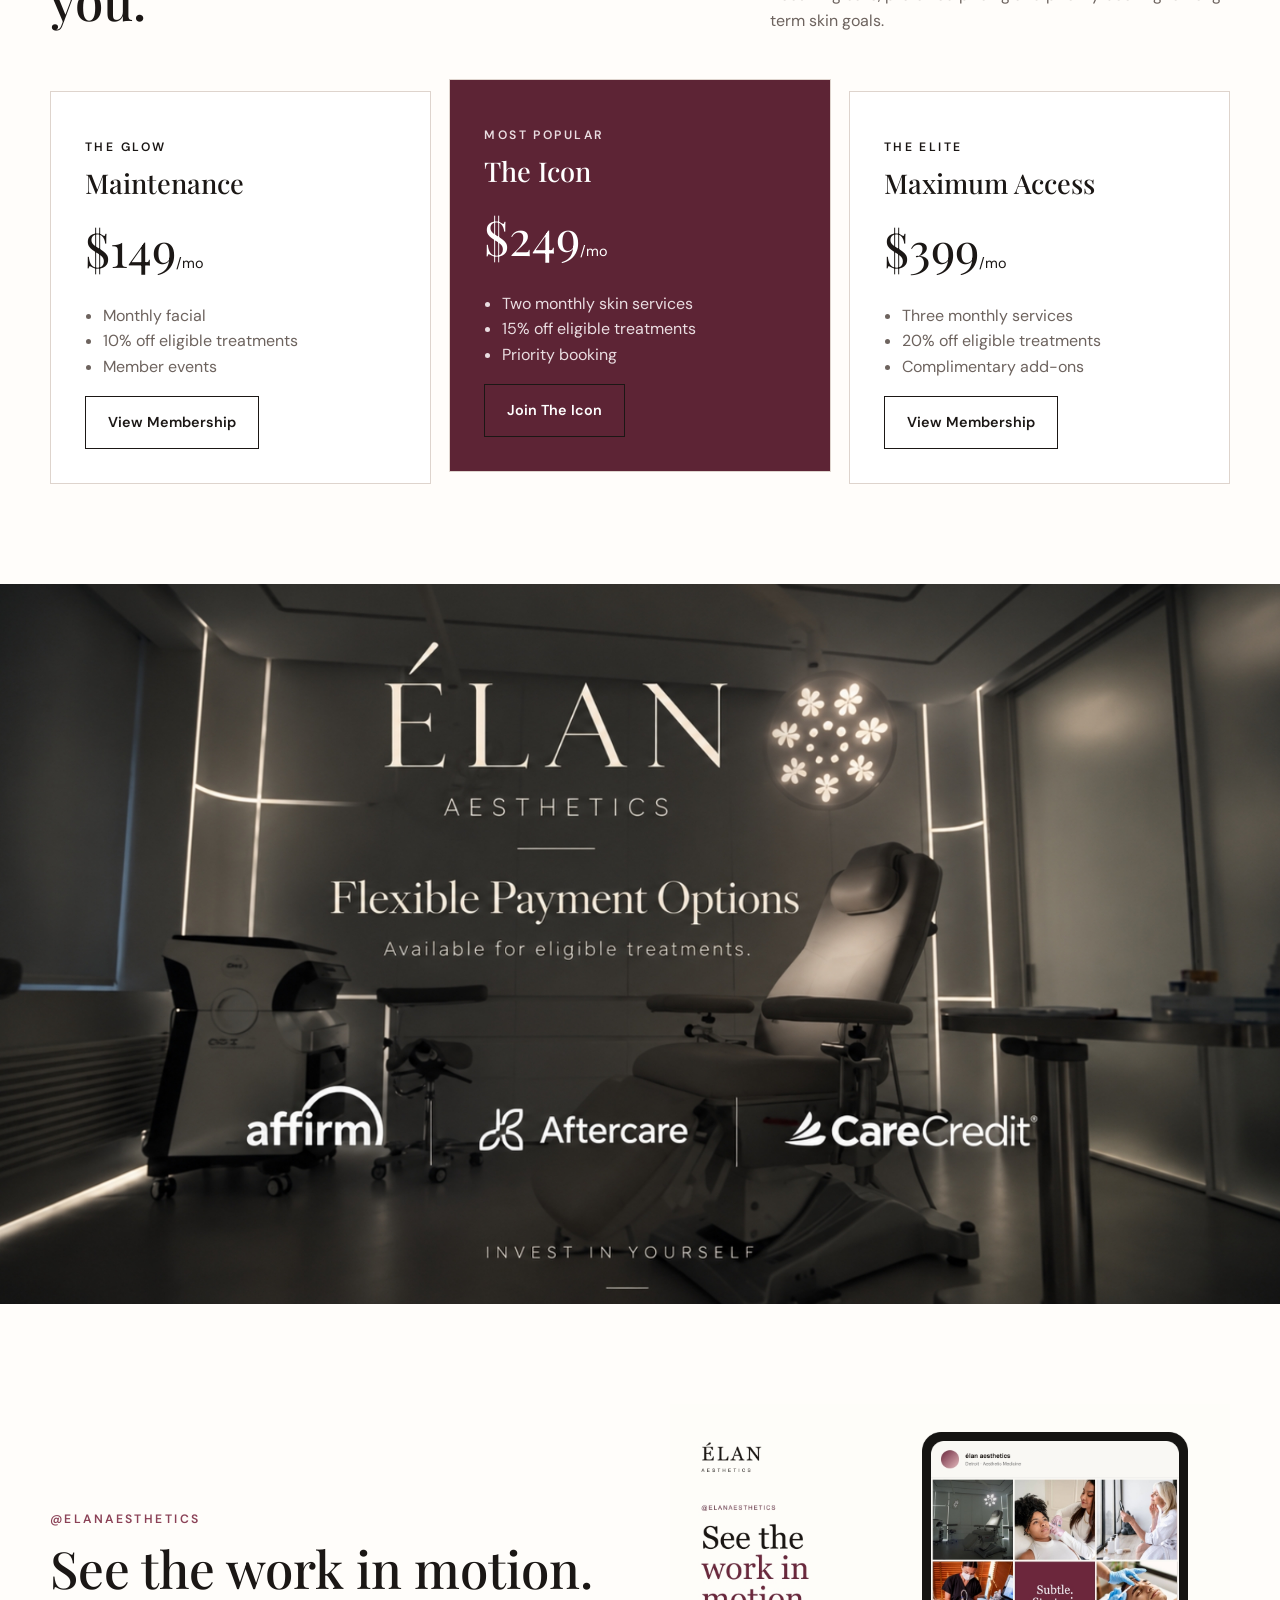
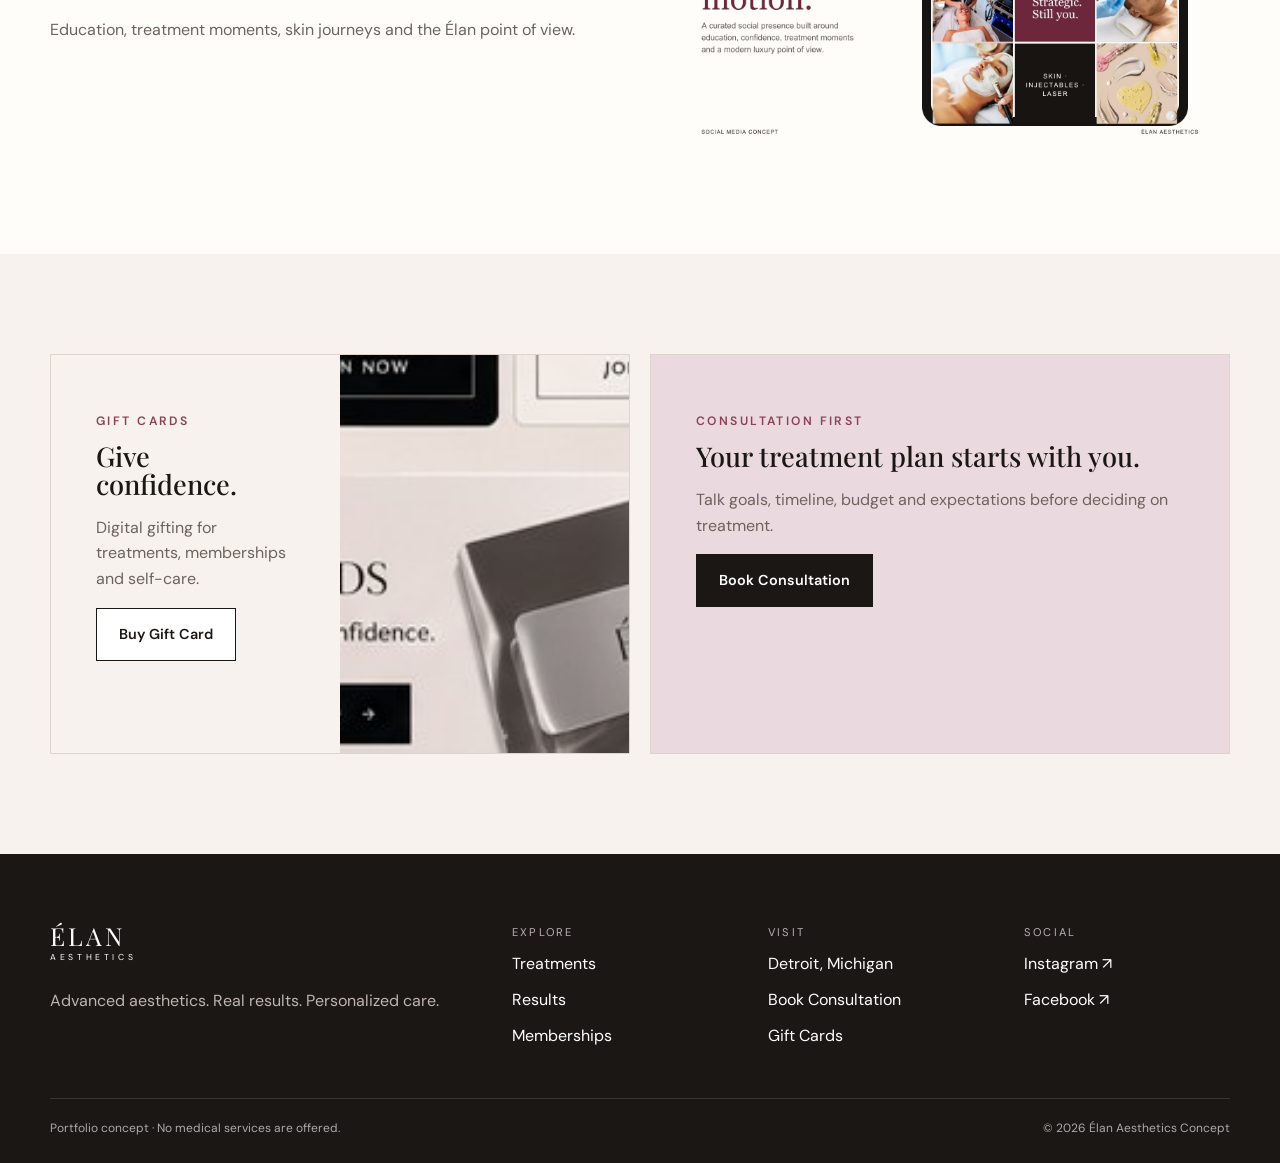
==== commit e69dfe51: "Add files via upload" ====
--- a/index.html
+++ b/index.html
@@ -1,114 +1,86 @@
-<!doctype html>
-<html lang="en">
-<head>
-<meta charset="utf-8">
-<meta name="viewport" content="width=device-width,initial-scale=1">
-<meta name="theme-color" content="#f7f2ed">
-<meta name="robots" content="noindex,nofollow">
-<meta name="description" content="Luxury med spa and aesthetic medicine portfolio concept for Detroit.">
-<title>Élan Aesthetics — Detroit Aesthetic Medicine Concept</title>
-<link rel="preconnect" href="https://fonts.googleapis.com">
-<link rel="preconnect" href="https://fonts.gstatic.com" crossorigin>
-<link href="https://fonts.googleapis.com/css2?family=DM+Sans:wght@400;500;600&family=Playfair+Display:wght@400;500;600&display=swap" rel="stylesheet">
-<link rel="stylesheet" href="styles.css">
-<link rel="icon" href="favicon.svg" type="image/svg+xml">
-</head>
-<body>
-<a class="skip-link" href="#main-content">Skip to content</a>
+<!doctype html><html lang="en"><head><meta charset="utf-8"><meta name="viewport" content="width=device-width,initial-scale=1">
+<meta name="theme-color" content="#f7f2ed"><meta name="robots" content="noindex,nofollow">
+<title>Élan Aesthetics — Detroit Aesthetic Medicine</title>
+<link rel="preconnect" href="https://fonts.googleapis.com"><link rel="preconnect" href="https://fonts.gstatic.com" crossorigin>
+<link href="https://fonts.googleapis.com/css2?family=DM+Sans:wght@400;500;600&family=Playfair+Display:ital,wght@0,400;0,500;0,600;1,400&display=swap" rel="stylesheet">
+<link rel="stylesheet" href="styles.css"><link rel="icon" href="favicon.svg" type="image/svg+xml"></head><body>
 <header class="site-header" data-header>
-<a class="brand" href="index.html" aria-label="Élan Aesthetics home"><span class="brand-main">ÉLAN</span><span class="brand-sub">AESTHETICS</span></a>
-<nav class="desktop-nav" aria-label="Primary"><a href="treatments.html">Treatments</a><a href="results.html">Results</a><a href="memberships.html">Memberships</a><a href="about.html">About</a><a href="visit.html">Visit</a></nav>
-<a class="btn btn-dark header-cta" href="book.html">Book Now</a>
-<button class="menu-toggle" type="button" data-menu-toggle aria-expanded="false" aria-controls="mobile-menu"><span></span><span></span><span class="sr-only">Open menu</span></button>
-<div class="mobile-menu" id="mobile-menu" data-mobile-menu><a href="treatments.html">Treatments</a><a href="results.html">Results</a><a href="memberships.html">Memberships</a><a href="about.html">About</a><a href="visit.html">Visit</a><a class="btn btn-dark" href="book.html">Book Now</a></div>
+  <a class="brand" href="index.html"><span class="brand-main">ÉLAN</span><span class="brand-sub">AESTHETICS</span></a>
+  <nav class="desktop-nav">
+    <a href="treatments.html">Treatments</a><a href="results.html">Results</a><a href="memberships.html">Memberships</a><a href="about.html">About</a><a href="visit.html">Visit</a>
+  </nav>
+  <a class="btn btn-dark header-cta" href="book.html">Book Now</a>
+  <button class="menu-toggle" type="button" data-menu-toggle aria-label="Open menu"><span></span><span></span></button>
+  <div class="mobile-menu" data-mobile-menu>
+    <a href="treatments.html">Treatments</a><a href="results.html">Results</a><a href="memberships.html">Memberships</a><a href="about.html">About</a><a href="visit.html">Visit</a><a class="btn btn-dark" href="book.html">Book Now</a>
+  </div>
 </header>
 <main id="main-content">
 <section class="hero">
-  <div class="hero-copy">
-    <p class="eyebrow rose">Advanced aesthetics · Real results</p>
-    <h1>Refined beauty<br>for <em>real life.</em></h1>
-    <p>Customized treatments. Expert care. A more confident you — without the overdone look.</p>
-    <div class="hero-actions"><a class="btn btn-dark" href="book.html">Book a Consultation</a><a class="btn btn-light" href="treatments.html">Explore Treatments</a></div>
-  </div>
-  <div class="hero-media">
-    <img src="hero-face.jpg" alt="Editorial beauty portrait">
-    <div class="hero-rail"><span>Skin</span><span>Body</span><span>Confidence</span><span>Always</span></div>
-  </div>
+  <div class="hero-copy"><p class="eyebrow rose">Advanced aesthetics · Detroit</p><h1>Refined beauty<br>for <em>real life.</em></h1>
+  <p>Personalized aesthetic medicine designed around your face, your skin and your goals — never a one-size-fits-all treatment plan.</p>
+  <div class="hero-actions"><a class="btn btn-dark" href="book.html">Book a Consultation</a><a class="btn btn-light" href="treatments.html">Explore Treatments</a></div></div>
+  <div class="hero-media"><img src="elan-injectables-black-woman.JPG" alt="Aesthetic treatment at Élan"><div class="hero-rail"><span>Skin</span><span>Injectables</span><span>Laser</span><span>Confidence</span></div></div>
 </section>
-<section class="brand-marquee" aria-hidden="true"><div class="brand-marquee-track"><span>TOXIN</span><i>•</i><span>FILLER</span><i>•</i><span>LASER</span><i>•</i><span>SKIN</span><i>•</i><span>BODY</span><i>•</i><span>WELLNESS</span><i>•</i><span>TOXIN</span><i>•</i><span>FILLER</span><i>•</i><span>LASER</span><i>•</i><span>SKIN</span><i>•</i><span>BODY</span><i>•</i><span>WELLNESS</span></div></section>
+<section class="brand-marquee"><div class="brand-marquee-track">TOXIN · FILLER · LASER · SKIN · HEALTHY AGING · TOXIN · FILLER · LASER · SKIN · HEALTHY AGING</div></section>
 
-<section class="section alt">
- <div class="shell section-head"><div><p class="eyebrow rose">Find Your Treatment</p><h2>Start with the concern.</h2></div><p>Answer a few questions and Élan will route you to the treatments that fit your goals.</p></div>
- <div class="shell concern-grid">
-  <a class="concern-card" href="treatments.html"><span class="concern-icon">A</span><span>Acne</span></a>
-  <a class="concern-card" href="treatments.html"><span class="concern-icon">+</span><span>Anti-aging</span></a>
-  <a class="concern-card" href="treatments.html"><span class="concern-icon">✦</span><span>Pigmentation</span></a>
-  <a class="concern-card" href="treatments.html"><span class="concern-icon">B</span><span>Body</span></a>
-  <a class="concern-card" href="filler.html"><span class="concern-icon">L</span><span>Lips</span></a>
-  <a class="concern-card" href="memberships.html"><span class="concern-icon">W</span><span>Wellness</span></a>
- </div>
+<section class="section alt"><div class="shell section-head"><div><p class="eyebrow rose">Find Your Treatment</p><h2>Start with what you want to change.</h2></div><p>Explore treatment paths by concern, or book a consultation and let us build the plan for you.</p></div>
+<div class="shell concern-grid">
+<a class="concern-card" href="treatments.html"><span class="concern-icon">A</span><span>Acne</span></a>
+<a class="concern-card" href="treatments.html"><span class="concern-icon">+</span><span>Healthy Aging</span></a>
+<a class="concern-card" href="treatments.html"><span class="concern-icon">✦</span><span>Pigmentation</span></a>
+<a class="concern-card" href="laser.html"><span class="concern-icon">L</span><span>Laser</span></a>
+<a class="concern-card" href="filler.html"><span class="concern-icon">V</span><span>Volume</span></a>
+<a class="concern-card" href="toxin.html"><span class="concern-icon">T</span><span>Expression Lines</span></a>
+</div></section>
+
+<section class="split-story">
+  <div class="story-images"><img src="elan-treatment-room.JPG" alt="Élan treatment room"><img src="elan-client-welcome.JPG" alt="Consultation welcome"></div>
+  <div class="story-copy"><p class="eyebrow">The Élan Standard</p><h2>Clinical expertise. Elevated experience.</h2><p>Luxury should never mean vague. Every visit starts with education, realistic expectations and a treatment plan designed around you.</p><a class="btn" href="about.html">Discover Élan</a></div>
 </section>
 
-<section class="split-story">
- <div class="story-images"><img src="clinic-interior.jpg" alt="Private treatment suite"><img src="reception.jpg" alt="Élan reception concept"></div>
- <div class="story-copy"><p class="eyebrow">The Élan Standard</p><h2>Experts in aesthetics. Invested in you.</h2><p>Advanced technology, medical expertise and a personalized approach — all built around natural-looking results.</p><a class="btn" href="about.html">Meet Our Team</a></div>
+<section class="section"><div class="shell section-head"><div><p class="eyebrow rose">Popular Treatments</p><h2>High impact. Low drama.</h2></div><a class="text-link" href="treatments.html">View all treatments →</a></div>
+<div class="shell treatment-grid">
+<article class="treatment-card"><img src="elan-injectables-man.JPG" alt="Toxin treatment"><div class="treatment-card-body"><p class="eyebrow rose">Injectables</p><h3>Toxin</h3><p>Soften expression lines while preserving natural movement.</p><a class="text-link" href="toxin.html">Learn more →</a></div></article>
+<article class="treatment-card"><img src="elan-lip-filler.JPG" alt="Lip filler"><div class="treatment-card-body"><p class="eyebrow rose">Volume</p><h3>Dermal Filler</h3><p>Restore, define and enhance with an anatomy-led approach.</p><a class="text-link" href="filler.html">Learn more →</a></div></article>
+<article class="treatment-card"><img src="elan-laser-hair-removal.JPG" alt="Laser hair removal"><div class="treatment-card-body"><p class="eyebrow rose">Technology</p><h3>Laser</h3><p>Customized laser treatments for hair reduction, tone and texture.</p><a class="text-link" href="laser.html">Learn more →</a></div></article>
+</div></section>
+
+<section class="editorial-band">
+  <img src="elan-mature-skincare.JPG" alt="Mature skincare client">
+  <div><p class="eyebrow">Healthy Aging</p><h2>Looking refreshed should still look like you.</h2><p>Thoughtful, age-inclusive treatment planning for skin, volume and confidence at every stage.</p><a class="btn" href="book.html">Build My Plan</a></div>
 </section>
 
-<section class="section">
- <div class="shell section-head"><div><p class="eyebrow rose">Popular Treatments</p><h2>High-impact. Low drama.</h2></div><a class="text-link" href="treatments.html">View all treatments</a></div>
- <div class="shell treatment-grid">
-  <article class="treatment-card"><img src="treatment-skin.jpg" alt="Skin treatment detail"><div class="treatment-card-body"><p class="eyebrow rose">Injectables</p><h3>Toxin</h3><p>Smooth expression lines while keeping your face looking like your face.</p><a class="text-link" href="toxin.html">Learn more</a></div></article>
-  <article class="treatment-card"><img src="treatment-lips.jpg" alt="Natural lip enhancement"><div class="treatment-card-body"><p class="eyebrow rose">Volume</p><h3>Dermal Filler</h3><p>Restore, define and enhance with a conservative, anatomy-led approach.</p><a class="text-link" href="filler.html">Learn more</a></div></article>
-  <article class="treatment-card"><img src="treatment-laser.jpg" alt="Laser skin treatment"><div class="treatment-card-body"><p class="eyebrow rose">Technology</p><h3>Laser Treatments</h3><p>Target texture, tone, redness and pigmentation with customized protocols.</p><a class="text-link" href="laser.html">Learn more</a></div></article>
- </div>
-</section>
+<section class="section alt"><div class="shell results-layout">
+<img class="results-image" src="elan-client-results.JPG" alt="Treatment results concept">
+<div class="results-copy"><p class="eyebrow rose">Results</p><h2>Subtle. Strategic. Still you.</h2><p>Explore an illustrative portfolio gallery showing the kind of restrained, natural-looking aesthetic Élan is designed around.</p><a class="btn btn-light" href="results.html">View Results</a></div>
+</div></section>
 
-<section class="section alt">
- <div class="shell results-layout">
-  <div class="ba-slider" data-ba><img src="results-before-after.jpg" alt="Before and after treatment example"><img class="ba-after" src="hero-face.jpg" alt="After treatment concept"><span class="ba-divider"></span><span class="ba-handle">↔</span><input class="ba-range" type="range" min="0" max="100" value="50" aria-label="Before and after comparison"></div>
-  <div class="results-copy"><p class="eyebrow rose">Real Results</p><h2>Natural results. Real people.</h2><p>Use our results gallery to set expectations, explore outcomes and understand what subtle enhancement can look like.</p><a class="btn btn-light" href="results.html">View Results</a></div>
- </div>
-</section>
+<section class="section"><div class="shell section-head"><div><p class="eyebrow rose">Memberships</p><h2>Consistency looks good on you.</h2></div><p>Recurring care, preferred pricing and priority booking for long-term skin goals.</p></div>
+<div class="shell membership-grid">
+<article class="membership-card"><p class="eyebrow">The Glow</p><h3>Maintenance</h3><div class="membership-price">$149<span>/mo</span></div><ul><li>Monthly facial</li><li>10% off eligible treatments</li><li>Member events</li></ul><a class="btn btn-light" href="memberships.html">View Membership</a></article>
+<article class="membership-card featured"><p class="eyebrow">Most Popular</p><h3>The Icon</h3><div class="membership-price">$249<span>/mo</span></div><ul><li>Two monthly skin services</li><li>15% off eligible treatments</li><li>Priority booking</li></ul><a class="btn" href="memberships.html">Join The Icon</a></article>
+<article class="membership-card"><p class="eyebrow">The Elite</p><h3>Maximum Access</h3><div class="membership-price">$399<span>/mo</span></div><ul><li>Three monthly services</li><li>20% off eligible treatments</li><li>Complimentary add-ons</li></ul><a class="btn btn-light" href="memberships.html">View Membership</a></article>
+</div></section>
 
-<section class="section">
- <div class="shell section-head"><div><p class="eyebrow rose">Memberships</p><h2>Consistency looks good on you.</h2></div><p>Recurring care, preferred pricing and priority booking — built for long-term skin, not one-off fixes.</p></div>
- <div class="shell membership-grid">
-  <article class="membership-card"><p class="eyebrow">The Glow</p><h3>Maintenance</h3><div class="membership-price">$149<span>/mo</span></div><ul><li>1 facial per month</li><li>10% off treatments</li><li>Member-only events</li></ul><a class="btn btn-light" href="memberships.html">View Membership</a></article>
-  <article class="membership-card featured"><p class="eyebrow">Most Popular</p><h3>The Icon</h3><div class="membership-price">$249<span>/mo</span></div><ul><li>2 facials per month</li><li>15% off treatments</li><li>Priority booking</li><li>Exclusive perks</li></ul><a class="btn" href="memberships.html">Join The Icon</a></article>
-  <article class="membership-card"><p class="eyebrow">The Elite</p><h3>Maximum Access</h3><div class="membership-price">$399<span>/mo</span></div><ul><li>3 facials per month</li><li>20% off treatments</li><li>Complimentary add-ons</li></ul><a class="btn btn-light" href="memberships.html">View Membership</a></article>
- </div>
-</section>
+<section class="finance-showcase"><img src="elan-financing.JPG" alt="Élan flexible payment options"></section>
+
+<section class="section"><div class="shell social-showcase"><div><p class="eyebrow rose">@ELANAESTHETICS</p><h2>See the work in motion.</h2><p>Education, treatment moments, skin journeys and the Élan point of view.</p></div><img src="elan-instagram-grid.JPG" alt="Élan social media concept"></div></section>
 
 <section class="section alt"><div class="shell promo-grid">
- <article class="promo-card promo-offer"><p class="eyebrow rose">New Client Offer</p><h3>$50 off your first treatment.</h3><p>Start with a consultation and receive a new-client credit toward eligible services.</p><a class="btn btn-dark" href="book.html">Claim Offer</a></article>
- <article class="promo-card promo-gift"><div class="promo-copy"><p class="eyebrow rose">Gift Cards</p><h3>Give confidence.</h3><p>Digital gifting for treatments, memberships and self-care.</p><a class="btn btn-light" href="gift-cards.html">Buy Gift Card</a></div><img src="gift-card.jpg" alt="Élan gift card concept"></article>
-</div></section>
-
-<section class="finance-section"><div class="finance-grid">
- <div class="finance-copy"><p class="eyebrow">Invest in You</p><h2>Flexible payment options.</h2><p>Split eligible treatment plans across flexible payment options so timing and budget can work together.</p><div class="hero-actions"><span class="btn">CareCredit</span><span class="btn">Affirm</span><span class="btn">Afterpay</span></div></div>
- <div class="finance-image"><img src="financing.jpg" alt="Luxury clinic interior"></div>
-</div></section>
-
-<section class="section"><div class="shell testimonial-social">
- <article class="testimonial"><p class="eyebrow rose">What Clients Say</p><blockquote>“Professional, thoughtful and actually listens. My skin has never looked better.”</blockquote><div class="stars">★★★★★</div><p>— Concept testimonial · T. Williams</p></article>
- <article class="social-panel"><p class="eyebrow rose">@ELANAESTHETICS</p><h3>See the work in motion.</h3><img src="instagram-strip.jpg" alt="Instagram-style treatment preview"><a class="text-link" href="https://www.instagram.com/" target="_blank" rel="noopener">Follow on Instagram ↗</a></article>
-</div></section>
-
-<section class="section alt"><div class="shell visit-grid">
- <article class="visit-card"><p class="eyebrow rose">Visit Us</p><h3>Downtown Detroit</h3><p>1234 Woodward Ave<br>Detroit, MI 48226</p><p>Mon–Fri 10AM–7PM<br>Sat 10AM–5PM</p><a class="btn btn-light" href="https://www.google.com/maps/search/?api=1&query=Downtown+Detroit%2C+MI" target="_blank" rel="noopener">Get Directions ↗</a></article>
- <article class="map-preview"><img src="location-map.jpg" alt="Downtown Detroit map concept"><a class="btn btn-dark" href="visit.html">Plan Your Visit</a></article>
+<article class="promo-card promo-gift"><div class="promo-copy"><p class="eyebrow rose">Gift Cards</p><h3>Give confidence.</h3><p>Digital gifting for treatments, memberships and self-care.</p><a class="btn btn-light" href="gift-cards.html">Buy Gift Card</a></div><img src="gift-card.jpg" alt="Élan gift card"></article>
+<article class="promo-card promo-offer"><p class="eyebrow rose">Consultation First</p><h3>Your treatment plan starts with you.</h3><p>Talk goals, timeline, budget and expectations before deciding on treatment.</p><a class="btn btn-dark" href="book.html">Book Consultation</a></article>
 </div></section>
 </main>
 <footer class="site-footer">
-<div class="shell footer-grid">
-  <div><a class="brand footer-brand" href="index.html"><span class="brand-main">ÉLAN</span><span class="brand-sub">AESTHETICS</span></a><p>Advanced aesthetics. Real results. Personalized care.</p></div>
-  <div><span class="footer-label">Explore</span><a href="treatments.html">Treatments</a><a href="results.html">Results</a><a href="memberships.html">Memberships</a></div>
-  <div><span class="footer-label">Visit</span><a href="visit.html">Detroit, Michigan</a><a href="book.html">Book Consultation</a><a href="gift-cards.html">Gift Cards</a></div>
-  <div><span class="footer-label">Social</span><a href="https://www.instagram.com/" target="_blank" rel="noopener">Instagram ↗</a><a href="https://www.facebook.com/" target="_blank" rel="noopener">Facebook ↗</a></div>
-</div>
-<div class="shell footer-bottom"><span>Portfolio concept · No medical services are offered.</span><span>© 2026 Élan Aesthetics Concept</span></div>
+  <div class="shell footer-grid">
+    <div><a class="brand footer-brand" href="index.html"><span class="brand-main">ÉLAN</span><span class="brand-sub">AESTHETICS</span></a><p>Advanced aesthetics. Real results. Personalized care.</p></div>
+    <div><span class="footer-label">Explore</span><a href="treatments.html">Treatments</a><a href="results.html">Results</a><a href="memberships.html">Memberships</a></div>
+    <div><span class="footer-label">Visit</span><a href="visit.html">Detroit, Michigan</a><a href="book.html">Book Consultation</a><a href="gift-cards.html">Gift Cards</a></div>
+    <div><span class="footer-label">Social</span><a href="#">Instagram ↗</a><a href="#">Facebook ↗</a></div>
+  </div>
+  <div class="shell footer-bottom"><span>Portfolio concept · No medical services are offered.</span><span>© 2026 Élan Aesthetics Concept</span></div>
 </footer>
 <div class="mobile-action-bar"><a href="tel:+13135550123">Call</a><a href="book.html">Book</a></div>
-<div class="toast" role="status" aria-live="polite" data-toast>Demo only — nothing was submitted.</div>
 <script src="script.js"></script>
 </body></html>
--- a/styles.css
+++ b/styles.css
@@ -1,62 +1,4 @@
 
-:root{
- --ink:#171412;--ink-2:#2a2421;--cream:#f7f2ed;--paper:#fffdfa;--blush:#ead7d4;--rose:#b76f78;--wine:#6c273d;--silver:#bdb8b3;--line:#d9d1cb;--muted:#7f756f;
- --shell:min(1180px,calc(100vw - 44px));
-}
-*{box-sizing:border-box}
-html{scroll-behavior:smooth;background:var(--cream)}
-body{margin:0;background:var(--cream);color:var(--ink);font-family:'DM Sans',sans-serif;line-height:1.5}
-img{display:block;max-width:100%}
-a{color:inherit;text-decoration:none}
-button,input,select,textarea{font:inherit}
-button{cursor:pointer}
-.skip-link{position:fixed;left:14px;top:10px;z-index:999;transform:translateY(-160%);background:var(--ink);color:white;padding:10px 14px}.skip-link:focus{transform:none}
-.sr-only{position:absolute;width:1px;height:1px;padding:0;margin:-1px;overflow:hidden;clip:rect(0,0,0,0);white-space:nowrap;border:0}
-.shell{width:var(--shell);margin-inline:auto}
-h1,h2,h3,h4{font-family:'Playfair Display',serif;font-weight:500;line-height:.98;margin:0}
-p{color:#625a55}
-.eyebrow{margin:0 0 10px;font-size:10px;letter-spacing:.18em;text-transform:uppercase;font-weight:600}
-.eyebrow.rose{color:var(--wine)}
-.btn{display:inline-flex;align-items:center;justify-content:center;min-height:46px;padding:0 22px;border:1px solid var(--ink);font-size:10px;text-transform:uppercase;letter-spacing:.12em;font-weight:600;transition:.2s}
-.btn:hover{transform:translateY(-2px)}
-.btn-dark{background:var(--ink);color:white}.btn-light{background:transparent;color:var(--ink)}.btn-rose{background:var(--wine);color:white;border-color:var(--wine)}
-.text-link{font-size:10px;text-transform:uppercase;letter-spacing:.1em;border-bottom:1px solid currentColor;padding-bottom:3px}
-.site-header{position:fixed;z-index:70;top:0;left:0;right:0;height:72px;display:grid;grid-template-columns:auto 1fr auto;align-items:center;gap:30px;padding:0 max(22px,calc((100vw - 1180px)/2));background:rgba(247,242,237,.94);border-bottom:1px solid rgba(23,20,18,.10);backdrop-filter:blur(14px)}
-.brand{display:inline-flex;flex-direction:column;line-height:1}.brand-main{font-family:'Playfair Display';font-size:28px;letter-spacing:.10em}.brand-sub{font-size:7px;letter-spacing:.42em;margin-top:4px}
-.desktop-nav{display:flex;justify-content:center;gap:26px}.desktop-nav a{font-size:10px;text-transform:uppercase;letter-spacing:.11em}.desktop-nav a[aria-current=page]{color:var(--wine)}
-.header-cta{min-height:39px}.menu-toggle,.mobile-menu{display:none}
-.hero{padding-top:72px;min-height:680px;display:grid;grid-template-columns:1.05fr .95fr;background:linear-gradient(90deg,#f7f1ec,#efe4df)}
-.hero-copy{padding:100px max(46px,calc((100vw - 1180px)/2));padding-right:50px;display:flex;flex-direction:column;justify-content:center}
-.hero h1{font-size:clamp(64px,7vw,108px);max-width:680px}.hero h1 em{font-style:normal;color:var(--wine)}
-.hero p{max-width:540px;font-size:16px}.hero-actions{display:flex;gap:12px;flex-wrap:wrap;margin-top:24px}
-.hero-media{position:relative;overflow:hidden}.hero-media img{width:100%;height:100%;object-fit:cover}.hero-media:after{content:'';position:absolute;inset:0;background:linear-gradient(90deg,rgba(247,242,237,.12),transparent 25%)}
-.hero-rail{position:absolute;right:26px;top:50%;z-index:2;transform:translateY(-50%);display:grid;gap:17px;font-size:10px;letter-spacing:.22em;text-transform:uppercase;color:white;text-shadow:0 1px 8px rgba(0,0,0,.25)}
-.brand-marquee{overflow:hidden;border-block:1px solid var(--line);background:#fffdfa}.brand-marquee-track{width:max-content;display:flex;gap:22px;padding:10px 0;animation:marquee 28s linear infinite;font-size:9px;letter-spacing:.18em;text-transform:uppercase}.brand-marquee-track i{font-style:normal;color:var(--rose)}
-@keyframes marquee{to{transform:translateX(-50%)}}
-.section{padding:84px 0}.section.alt{background:#fffdfa;border-block:1px solid var(--line)}.section-head{display:flex;justify-content:space-between;gap:28px;align-items:end;margin-bottom:32px}.section-head h2{font-size:clamp(42px,5.5vw,72px)}.section-head p{max-width:540px;margin:0}
-.concern-grid{display:grid;grid-template-columns:repeat(6,1fr);border:1px solid var(--line);background:#fff}.concern-card{min-height:145px;padding:22px;border-right:1px solid var(--line);display:flex;flex-direction:column;align-items:center;justify-content:center;text-align:center;gap:12px;transition:.2s}.concern-card:last-child{border-right:0}.concern-card:hover{background:#f8efec}.concern-icon{width:44px;height:44px;border:1px solid #b7aca5;border-radius:50%;display:grid;place-items:center;font-family:'Playfair Display';font-size:18px}.concern-card span:last-child{font-size:10px;text-transform:uppercase;letter-spacing:.08em}
-.split-story{display:grid;grid-template-columns:1.2fr .8fr;min-height:520px}.story-images{display:grid;grid-template-columns:1fr 1fr}.story-images img{width:100%;height:100%;object-fit:cover}.story-copy{background:var(--ink);color:white;padding:70px;display:flex;flex-direction:column;justify-content:center}.story-copy h2{font-size:54px}.story-copy p{color:#cbc4bf}.story-copy .btn{border-color:white;color:white;width:max-content}
-.treatment-grid{display:grid;grid-template-columns:repeat(3,1fr);gap:16px}.treatment-card{background:#fff;border:1px solid var(--line)}.treatment-card img{width:100%;height:260px;object-fit:cover}.treatment-card-body{padding:22px}.treatment-card h3{font-size:28px}.treatment-card p{font-size:13px}
-.results-layout{display:grid;grid-template-columns:1.2fr .8fr;gap:34px;align-items:center}.ba-slider{position:relative;overflow:hidden;border:1px solid var(--line);background:#ddd;min-height:430px}.ba-slider img{position:absolute;inset:0;width:100%;height:100%;object-fit:cover}.ba-after{clip-path:inset(0 0 0 50%)}.ba-divider{position:absolute;top:0;bottom:0;left:50%;width:2px;background:white;box-shadow:0 0 0 1px rgba(0,0,0,.2)}.ba-handle{position:absolute;left:50%;top:50%;transform:translate(-50%,-50%);width:42px;height:42px;border-radius:50%;border:1px solid white;background:rgba(23,20,18,.72);color:white;display:grid;place-items:center}.ba-range{position:absolute;inset:0;opacity:0;cursor:ew-resize}.results-copy h2{font-size:56px}.results-copy p{font-size:14px}
-.membership-grid{display:grid;grid-template-columns:repeat(3,1fr);gap:14px}.membership-card{border:1px solid var(--line);background:#fff;padding:28px;min-height:380px;display:flex;flex-direction:column}.membership-card.featured{background:var(--ink);color:white;transform:translateY(-12px)}.membership-card.featured p,.membership-card.featured li{color:#d9d2cd}.membership-card h3{font-size:32px}.membership-price{font-family:'Playfair Display';font-size:38px;margin:10px 0}.membership-card ul{padding-left:18px;color:#625a55;line-height:1.8;font-size:13px}.membership-card .btn{margin-top:auto}
-.promo-grid{display:grid;grid-template-columns:1.1fr .9fr;gap:14px}.promo-card{min-height:250px;padding:34px;position:relative;overflow:hidden;border:1px solid var(--line)}.promo-offer{background:linear-gradient(135deg,#efcfd5,#f8eceb)}.promo-card h3{font-size:44px}.promo-gift{background:#fff}.promo-gift img{position:absolute;right:0;top:0;width:45%;height:100%;object-fit:cover}.promo-gift .promo-copy{position:relative;z-index:2;max-width:52%}
-.finance-section{background:var(--ink);color:white}.finance-grid{display:grid;grid-template-columns:1fr 1fr;align-items:center}.finance-copy{padding:70px}.finance-copy h2{font-size:52px}.finance-copy p{color:#cec6c0}.finance-image img{width:100%;height:430px;object-fit:cover;filter:grayscale(.2) brightness(.62)}
-.testimonial-social{display:grid;grid-template-columns:1fr 1fr;gap:20px}.testimonial{padding:34px;border:1px solid var(--line);background:#fff}.testimonial blockquote{font-family:'Playfair Display';font-size:28px;margin:0 0 20px}.stars{letter-spacing:.22em;color:var(--wine)}.social-panel{border:1px solid var(--line);background:#fff;padding:24px}.social-panel img{width:100%;height:180px;object-fit:cover;margin-top:14px}
-.visit-grid{display:grid;grid-template-columns:1fr 1fr;gap:18px}.visit-card{border:1px solid var(--line);background:#fff;padding:30px}.map-preview{position:relative;overflow:hidden;height:250px}.map-preview img{width:100%;height:100%;object-fit:cover}.map-preview a{position:absolute;left:18px;bottom:18px}
-.page-main{padding-top:72px}.page-hero{padding:76px 0 58px;border-bottom:1px solid var(--line);background:linear-gradient(135deg,#fffdfa,#eee3de)}.page-hero h1{font-size:clamp(56px,7vw,96px)}.page-hero p{max-width:650px}
-.filter-row{display:flex;gap:10px;flex-wrap:wrap;margin-bottom:24px}.filter-btn{min-height:40px;border:1px solid var(--line);background:#fff;padding:0 14px;font-size:10px;text-transform:uppercase;letter-spacing:.08em}.filter-btn.active{background:var(--ink);color:white;border-color:var(--ink)}
-.detail-grid{display:grid;grid-template-columns:1fr 1fr;gap:42px;align-items:start}.detail-image img{width:100%;height:620px;object-fit:cover}.detail-copy h2{font-size:54px}.fact-list{display:grid;border-top:1px solid var(--line);margin:24px 0}.fact-list div{display:flex;justify-content:space-between;gap:18px;padding:14px 0;border-bottom:1px solid var(--line);font-size:13px}.fact-list span{font-size:10px;text-transform:uppercase;letter-spacing:.08em;color:var(--muted)}
-.quiz-shell{display:grid;grid-template-columns:1.1fr .9fr;gap:20px}.quiz-card{border:1px solid var(--line);background:#fff;padding:30px}.quiz-card h3{font-size:34px}.choice-grid{display:grid;grid-template-columns:1fr 1fr;gap:10px}.choice-card{position:relative}.choice-card input{position:absolute;opacity:0}.choice-card span{display:flex;align-items:center;min-height:52px;padding:0 14px;border:1px solid var(--line);cursor:pointer}.choice-card input:checked+span{border-color:var(--wine);background:#f7e7e7}.quiz-result{border:1px solid var(--line);background:var(--ink);color:white;padding:30px}.quiz-result h3{font-size:36px}.quiz-result p{color:#d2cac5}
-.package-builder{display:grid;grid-template-columns:1fr .8fr;gap:20px}.service-list{display:grid;gap:10px}.service-row{display:flex;justify-content:space-between;align-items:center;border:1px solid var(--line);background:#fff;padding:16px}.service-row button{border:1px solid var(--ink);background:transparent;width:34px;height:34px}.builder-panel{position:sticky;top:96px;border:1px solid var(--line);background:#fff;padding:26px}.builder-total{font-family:'Playfair Display';font-size:38px}.builder-items{display:grid;gap:8px;min-height:70px}.builder-item{display:flex;justify-content:space-between;font-size:12px;border-bottom:1px solid var(--line);padding-bottom:8px}
-.provider-grid{display:grid;grid-template-columns:repeat(3,1fr);gap:14px}.provider-card{border:1px solid var(--line);background:#fff;padding:24px}.provider-avatar{height:230px;background:linear-gradient(135deg,#e6d7d0,#f8f2ed);display:grid;place-items:center;font-family:'Playfair Display';font-size:54px;color:#8e7770}.provider-card h3{font-size:28px;margin-top:18px}
-.form-shell{max-width:900px}.demo-form{display:grid;grid-template-columns:1fr 1fr;gap:14px}.demo-form label{display:grid;gap:7px}.demo-form label span{font-size:9px;text-transform:uppercase;letter-spacing:.1em}.demo-form input,.demo-form select,.demo-form textarea{width:100%;border:1px solid var(--line);background:#fff;padding:13px 14px;min-height:48px}.demo-form textarea{min-height:120px;resize:vertical}.demo-form .full{grid-column:1/-1}
-.timeline{display:grid;grid-template-columns:repeat(4,1fr);gap:1px;background:var(--line);border:1px solid var(--line)}.timeline-step{background:#fff;padding:24px}.timeline-step strong{font-family:'Playfair Display';font-size:26px}.timeline-step span{display:block;font-size:10px;text-transform:uppercase;letter-spacing:.1em;color:var(--wine);margin-bottom:10px}
-.site-footer{background:var(--ink);color:white;padding:54px 0 92px}.footer-grid{display:grid;grid-template-columns:1.5fr repeat(3,1fr);gap:34px}.footer-grid>div{display:grid;gap:9px}.footer-grid p,.footer-grid a{color:#cfc7c1;font-size:12px}.footer-label{font-size:9px;text-transform:uppercase;letter-spacing:.12em;color:#9f938c}.footer-bottom{display:flex;justify-content:space-between;gap:20px;margin-top:34px;padding-top:20px;border-top:1px solid #393331;color:#8f8580;font-size:10px}.mobile-action-bar{display:none}.toast{position:fixed;right:18px;bottom:18px;z-index:90;background:var(--ink);color:white;padding:13px 17px;transform:translateY(160%);opacity:0;transition:.25s}.toast.show{transform:none;opacity:1}
-@media(max-width:900px){
- .site-header{height:66px;padding:0 18px;grid-template-columns:auto 1fr auto}.desktop-nav,.header-cta{display:none}.menu-toggle{display:grid;gap:6px;justify-self:end;background:none;border:0;padding:10px}.menu-toggle span:not(.sr-only){width:24px;height:1px;background:var(--ink);display:block}.mobile-menu{position:absolute;top:66px;left:0;right:0;background:var(--cream);border-bottom:1px solid var(--line);padding:22px;flex-direction:column;gap:18px}.mobile-menu.open{display:flex}
- .hero{grid-template-columns:1fr;padding-top:66px}.hero-copy{padding:72px 28px 44px}.hero-media{height:520px}.section{padding:64px 0}.concern-grid{grid-template-columns:repeat(3,1fr)}.concern-card:nth-child(3){border-right:0}.split-story,.results-layout,.promo-grid,.finance-grid,.quiz-shell,.package-builder,.detail-grid{grid-template-columns:1fr}.story-copy{padding:54px 28px}.treatment-grid,.provider-grid{grid-template-columns:1fr 1fr}.membership-grid{grid-template-columns:1fr}.membership-card.featured{transform:none}.testimonial-social,.visit-grid{grid-template-columns:1fr}.footer-grid{grid-template-columns:1fr 1fr}.mobile-action-bar{display:grid;position:fixed;z-index:65;left:0;right:0;bottom:0;height:52px;grid-template-columns:1fr 1fr;background:var(--ink);color:white}.mobile-action-bar a{display:grid;place-items:center;font-size:10px;text-transform:uppercase;letter-spacing:.1em}.mobile-action-bar a:last-child{background:var(--wine)}.site-footer{padding-bottom:120px}.builder-panel{position:static}
-}
-@media(max-width:600px){
- :root{--shell:calc(100vw - 30px)}.hero h1{font-size:56px}.hero-media{height:400px}.hero-rail{right:14px}.concern-grid{grid-template-columns:1fr 1fr}.concern-card:nth-child(odd){border-right:1px solid var(--line)}.concern-card:nth-child(even){border-right:0}.treatment-grid,.provider-grid{grid-template-columns:1fr}.section-head{display:grid}.results-copy h2,.story-copy h2{font-size:44px}.membership-card{min-height:0}.promo-gift img{opacity:.28;width:100%}.promo-gift .promo-copy{max-width:100%}.footer-grid{grid-template-columns:1fr}.footer-bottom{display:grid}.demo-form{grid-template-columns:1fr}.demo-form .full{grid-column:auto}.timeline{grid-template-columns:1fr}.choice-grid{grid-template-columns:1fr}
-}
-@media(prefers-reduced-motion:reduce){*{scroll-behavior:auto!important;transition:none!important}.brand-marquee-track{animation:none}}
+:root{--cream:#f7f2ed;--paper:#fffdfa;--ink:#1b1715;--muted:#6d635e;--rose:#8b4257;--wine:#5d2435;--line:#ded4cd}
+*{box-sizing:border-box}html{scroll-behavior:smooth}body{margin:0;background:var(--paper);color:var(--ink);font-family:"DM Sans",sans-serif;line-height:1.6}img{display:block;max-width:100%;object-fit:cover}a{color:inherit;text-decoration:none}h1,h2,h3{font-family:"Playfair Display",serif;font-weight:500;line-height:1.02;margin:.2em 0 .45em}h1{font-size:clamp(3.2rem,7vw,7rem)}h2{font-size:clamp(2.2rem,4vw,4.4rem)}h3{font-size:1.7rem}p{color:var(--muted)}.shell{width:min(1180px,calc(100% - 40px));margin:auto}.eyebrow{text-transform:uppercase;letter-spacing:.2em;font-size:.76rem;font-weight:600;color:inherit}.rose{color:var(--rose)}.btn{display:inline-flex;align-items:center;justify-content:center;padding:14px 22px;border:1px solid var(--ink);font-size:.9rem;font-weight:600;transition:.2s}.btn:hover{transform:translateY(-1px)}.btn-dark{background:var(--ink);color:white}.btn-light{background:white}.text-link{font-weight:600}.site-header{height:82px;padding:0 4vw;display:flex;align-items:center;justify-content:space-between;border-bottom:1px solid var(--line);background:rgba(255,253,250,.95);position:sticky;top:0;z-index:20;backdrop-filter:blur(10px)}.brand{display:flex;flex-direction:column;line-height:1}.brand-main{font-family:"Playfair Display";font-size:1.55rem;letter-spacing:.12em}.brand-sub{font-size:.54rem;letter-spacing:.42em;margin-top:5px}.desktop-nav{display:flex;gap:28px;font-size:.9rem}.menu-toggle,.mobile-menu{display:none}.section{padding:100px 0}.alt{background:var(--cream)}.section-head{display:flex;justify-content:space-between;gap:50px;align-items:flex-end;margin-bottom:42px}.section-head>p{max-width:460px}.hero{min-height:720px;display:grid;grid-template-columns:46% 54%}.hero-copy{padding:9vw 6vw;display:flex;flex-direction:column;justify-content:center}.hero-copy>p:not(.eyebrow){font-size:1.1rem;max-width:530px}.hero-actions{display:flex;gap:12px;flex-wrap:wrap;margin-top:18px}.hero-media{position:relative;min-height:650px;overflow:hidden}.hero-media>img{width:100%;height:100%;position:absolute;inset:0}.hero-rail{position:absolute;right:0;top:0;bottom:0;width:50px;background:rgba(27,23,21,.72);color:white;display:flex;align-items:center;justify-content:space-around;writing-mode:vertical-rl;font-size:.67rem;letter-spacing:.15em;text-transform:uppercase}.brand-marquee{overflow:hidden;background:var(--ink);color:white;padding:14px 0}.brand-marquee-track{white-space:nowrap;font-family:"Playfair Display";font-size:1.1rem;letter-spacing:.13em;text-align:center}.concern-grid{display:grid;grid-template-columns:repeat(6,1fr);gap:12px}.concern-card{padding:26px 18px;background:white;border:1px solid var(--line);display:flex;flex-direction:column;gap:18px}.concern-icon{font-family:"Playfair Display";font-size:2rem;color:var(--rose)}.split-story{display:grid;grid-template-columns:58% 42%;background:var(--ink);color:white}.story-images{display:grid;grid-template-columns:1fr 1fr;height:650px}.story-images img{width:100%;height:100%}.story-copy{padding:9vw 7vw;display:flex;flex-direction:column;justify-content:center}.story-copy p{color:#d8cec9}.story-copy .btn{color:white;border-color:white;align-self:flex-start}.treatment-grid{display:grid;grid-template-columns:repeat(3,1fr);gap:22px}.treatment-card{border:1px solid var(--line);background:white}.treatment-card img{width:100%;height:360px}.treatment-card-body{padding:24px}.editorial-band{display:grid;grid-template-columns:1fr 1fr;min-height:620px;background:#e9ded7}.editorial-band.reverse{direction:rtl}.editorial-band.reverse>*{direction:ltr}.editorial-band>img{width:100%;height:100%;min-height:620px}.editorial-band>div{padding:8vw;display:flex;justify-content:center;flex-direction:column}.results-layout,.detail-grid,.booking-layout,.social-showcase,.visit-grid{display:grid;grid-template-columns:1fr 1fr;gap:60px;align-items:center}.results-image,.feature-image{width:100%;height:540px}.membership-grid{display:grid;grid-template-columns:repeat(3,1fr);gap:18px}.membership-card{padding:34px;border:1px solid var(--line);background:white}.membership-card.featured{background:var(--wine);color:white;transform:translateY(-12px)}.membership-card.featured p{color:#eadde1}.membership-price{font-family:"Playfair Display";font-size:3rem}.membership-price span{font:400 .9rem "DM Sans"}.membership-card ul{padding-left:18px;color:var(--muted)}.featured ul{color:#eadde1}.finance-showcase{background:#111}.finance-showcase img{width:100%;max-height:720px;object-fit:cover}.social-showcase img{width:100%;max-height:650px;object-fit:contain}.promo-grid{display:grid;grid-template-columns:1fr 1fr;gap:20px}.promo-card{min-height:400px;border:1px solid var(--line);padding:45px}.promo-gift{display:grid;grid-template-columns:1fr 1fr;padding:0}.promo-copy{padding:45px}.promo-gift img{width:100%;height:100%}.promo-offer{background:#eadadf}.page-hero{padding:110px 0;background:var(--cream)}.page-hero>.shell{max-width:950px}.image-hero,.split-page{display:grid;grid-template-columns:1fr 1fr;padding:0;min-height:620px}.image-hero>div,.split-page>div{padding:8vw 7vw;display:flex;flex-direction:column;justify-content:center}.image-hero>img,.split-page>img{width:100%;height:100%;min-height:620px}.service-list{display:flex;flex-direction:column}.service-row{display:grid;grid-template-columns:220px 1fr auto;gap:35px;align-items:center;padding:22px 0;border-bottom:1px solid var(--line)}.service-row img{width:220px;height:160px}.service-row>span{font-size:2rem}.clean-list{padding-left:20px;color:var(--muted);font-size:1.05rem}.image-strip{display:grid;grid-template-columns:repeat(3,1fr);height:420px}.image-strip img{width:100%;height:100%}.gallery-grid{display:grid;grid-template-columns:repeat(3,1fr);gap:12px}.gallery-grid img{width:100%;aspect-ratio:1/1}.disclaimer{font-size:.8rem;color:#887b74;margin-top:24px}.dark-card{background:var(--ink);color:white}.dark-card p{color:#d8cec9}.visit-card{padding:50px;border:1px solid var(--line);min-height:360px}.booking-card{display:grid;gap:18px}.booking-card label{display:grid;gap:7px;font-size:.88rem;font-weight:600}.booking-card input,.booking-card select,.booking-card textarea{width:100%;padding:14px;border:1px solid #cfc4bd;background:white;font:inherit}.gift-grid{display:grid;grid-template-columns:repeat(4,1fr);gap:18px}.gift-amount{padding:60px 10px;background:white;border:1px solid var(--line);font:500 2rem "Playfair Display";cursor:pointer}.site-footer{background:var(--ink);color:white;padding:70px 0 25px}.site-footer p{color:#bfb4ae}.footer-grid{display:grid;grid-template-columns:2fr repeat(3,1fr);gap:50px}.footer-grid>div{display:flex;flex-direction:column;gap:10px}.footer-label{font-size:.7rem;text-transform:uppercase;letter-spacing:.2em;color:#bdaeb4}.footer-bottom{display:flex;justify-content:space-between;border-top:1px solid #3b3330;margin-top:50px;padding-top:20px;font-size:.75rem;color:#aaa}.mobile-action-bar{display:none}
+@media(max-width:850px){.desktop-nav,.header-cta{display:none}.menu-toggle{display:block;border:0;background:none}.menu-toggle span{display:block;width:24px;height:1px;background:#111;margin:6px}.mobile-menu{position:absolute;top:82px;left:0;right:0;background:white;padding:25px;display:none;flex-direction:column;gap:16px;border-bottom:1px solid var(--line)}.mobile-menu.open{display:flex}.hero,.split-story,.editorial-band,.results-layout,.detail-grid,.booking-layout,.social-showcase,.visit-grid,.image-hero,.split-page{grid-template-columns:1fr}.hero{min-height:auto}.hero-copy{padding:80px 24px}.hero-media{min-height:520px}.story-images{height:480px}.story-copy{padding:70px 28px}.concern-grid{grid-template-columns:repeat(2,1fr)}.treatment-grid,.membership-grid,.gallery-grid{grid-template-columns:1fr}.membership-card.featured{transform:none}.promo-grid,.promo-gift{grid-template-columns:1fr}.promo-gift img{height:360px}.section{padding:70px 0}.section-head{display:block}.image-hero>img,.split-page>img{min-height:450px}.service-row{grid-template-columns:110px 1fr auto;gap:15px}.service-row img{width:110px;height:110px}.image-strip{height:auto;grid-template-columns:1fr}.image-strip img{height:330px}.gift-grid{grid-template-columns:1fr 1fr}.footer-grid{grid-template-columns:1fr 1fr}.footer-bottom{display:block}.mobile-action-bar{position:fixed;bottom:0;left:0;right:0;display:grid;grid-template-columns:1fr 1fr;background:#111;color:white;z-index:30}.mobile-action-bar a{text-align:center;padding:15px;border-right:1px solid #444}.site-footer{padding-bottom:80px}}
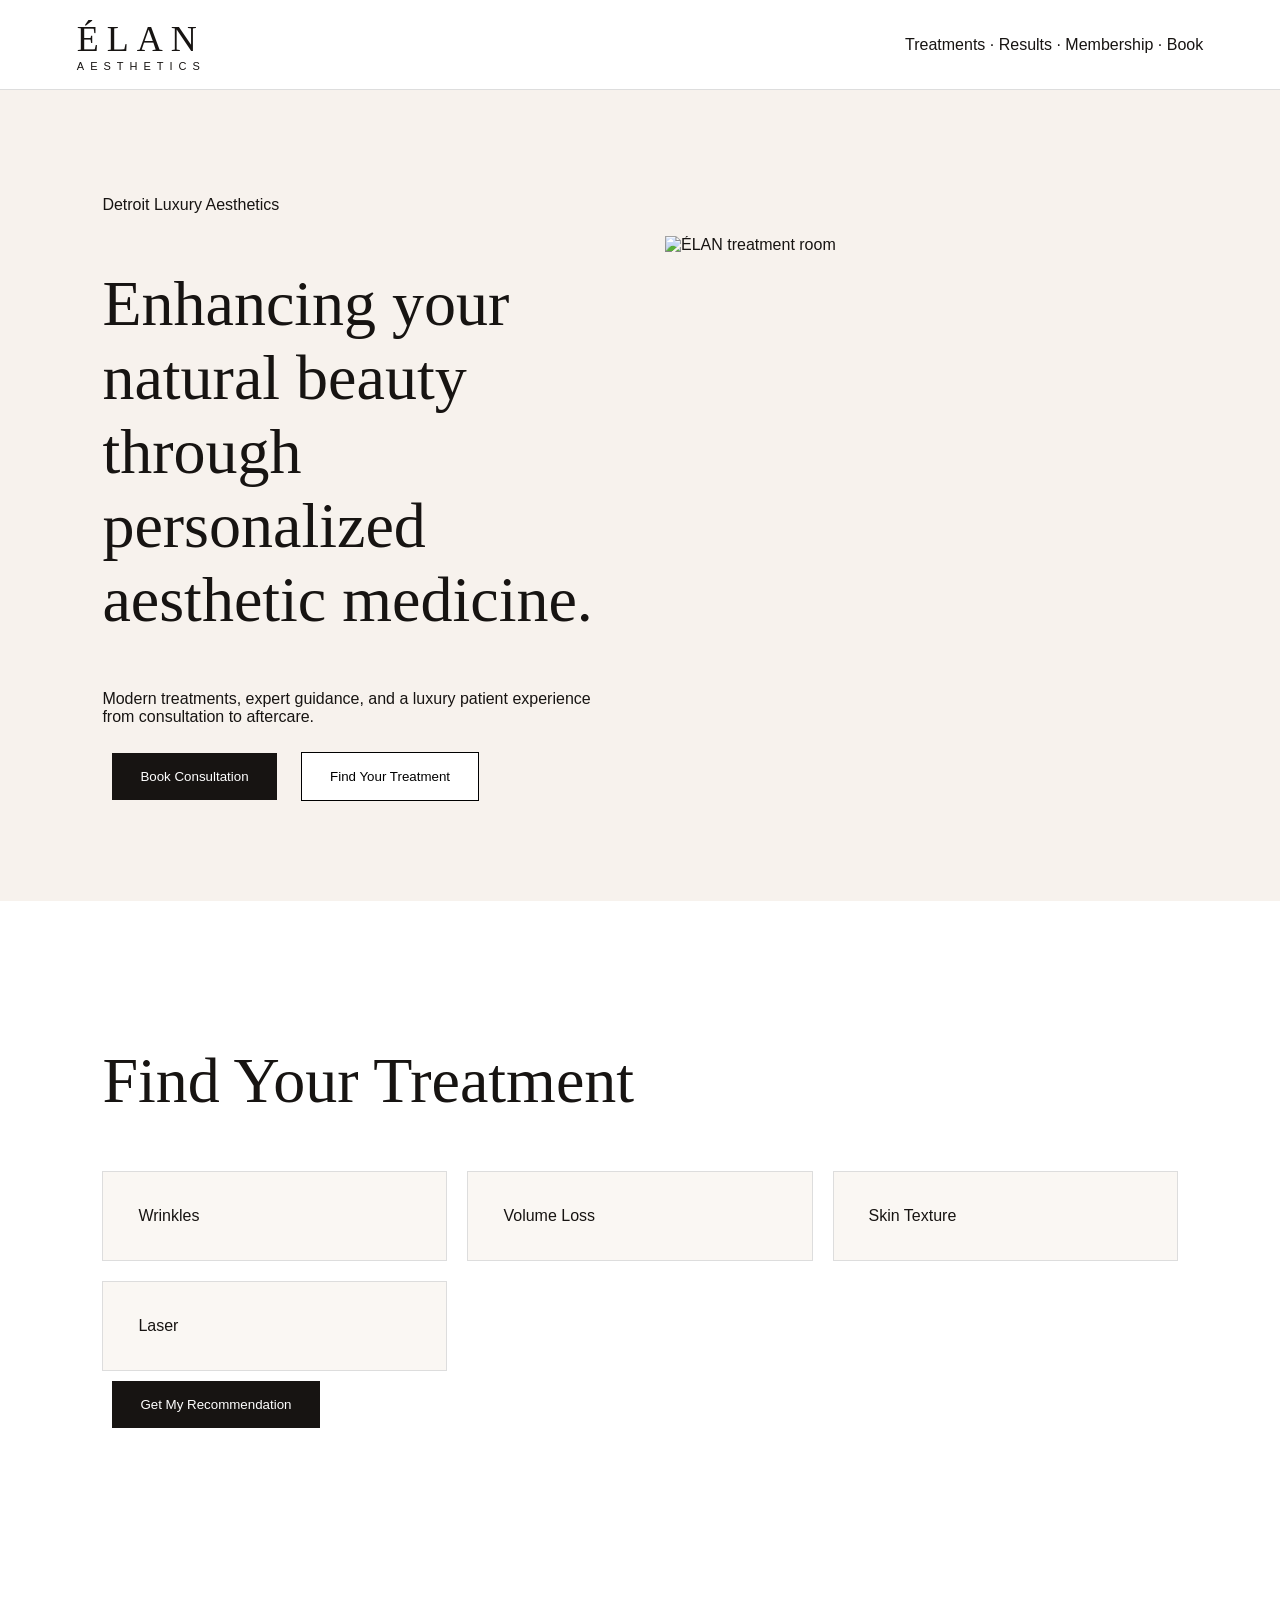
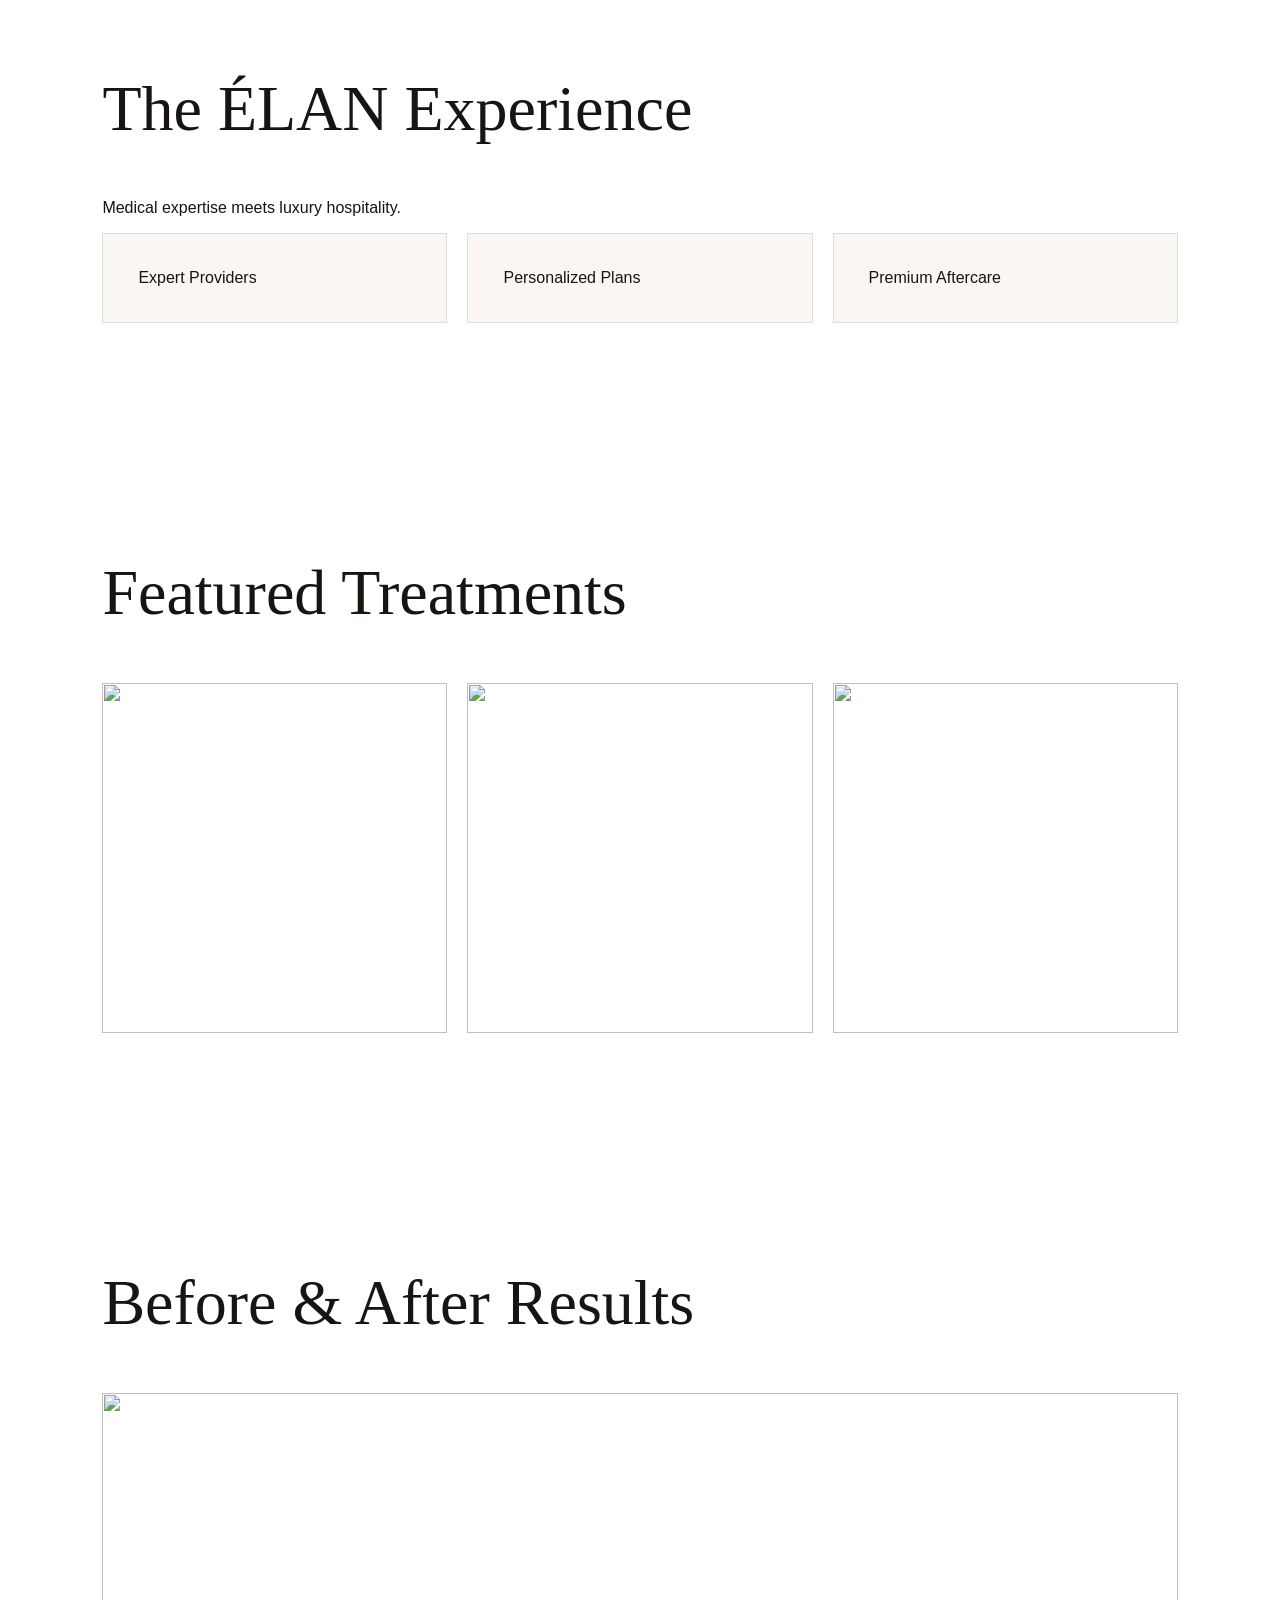
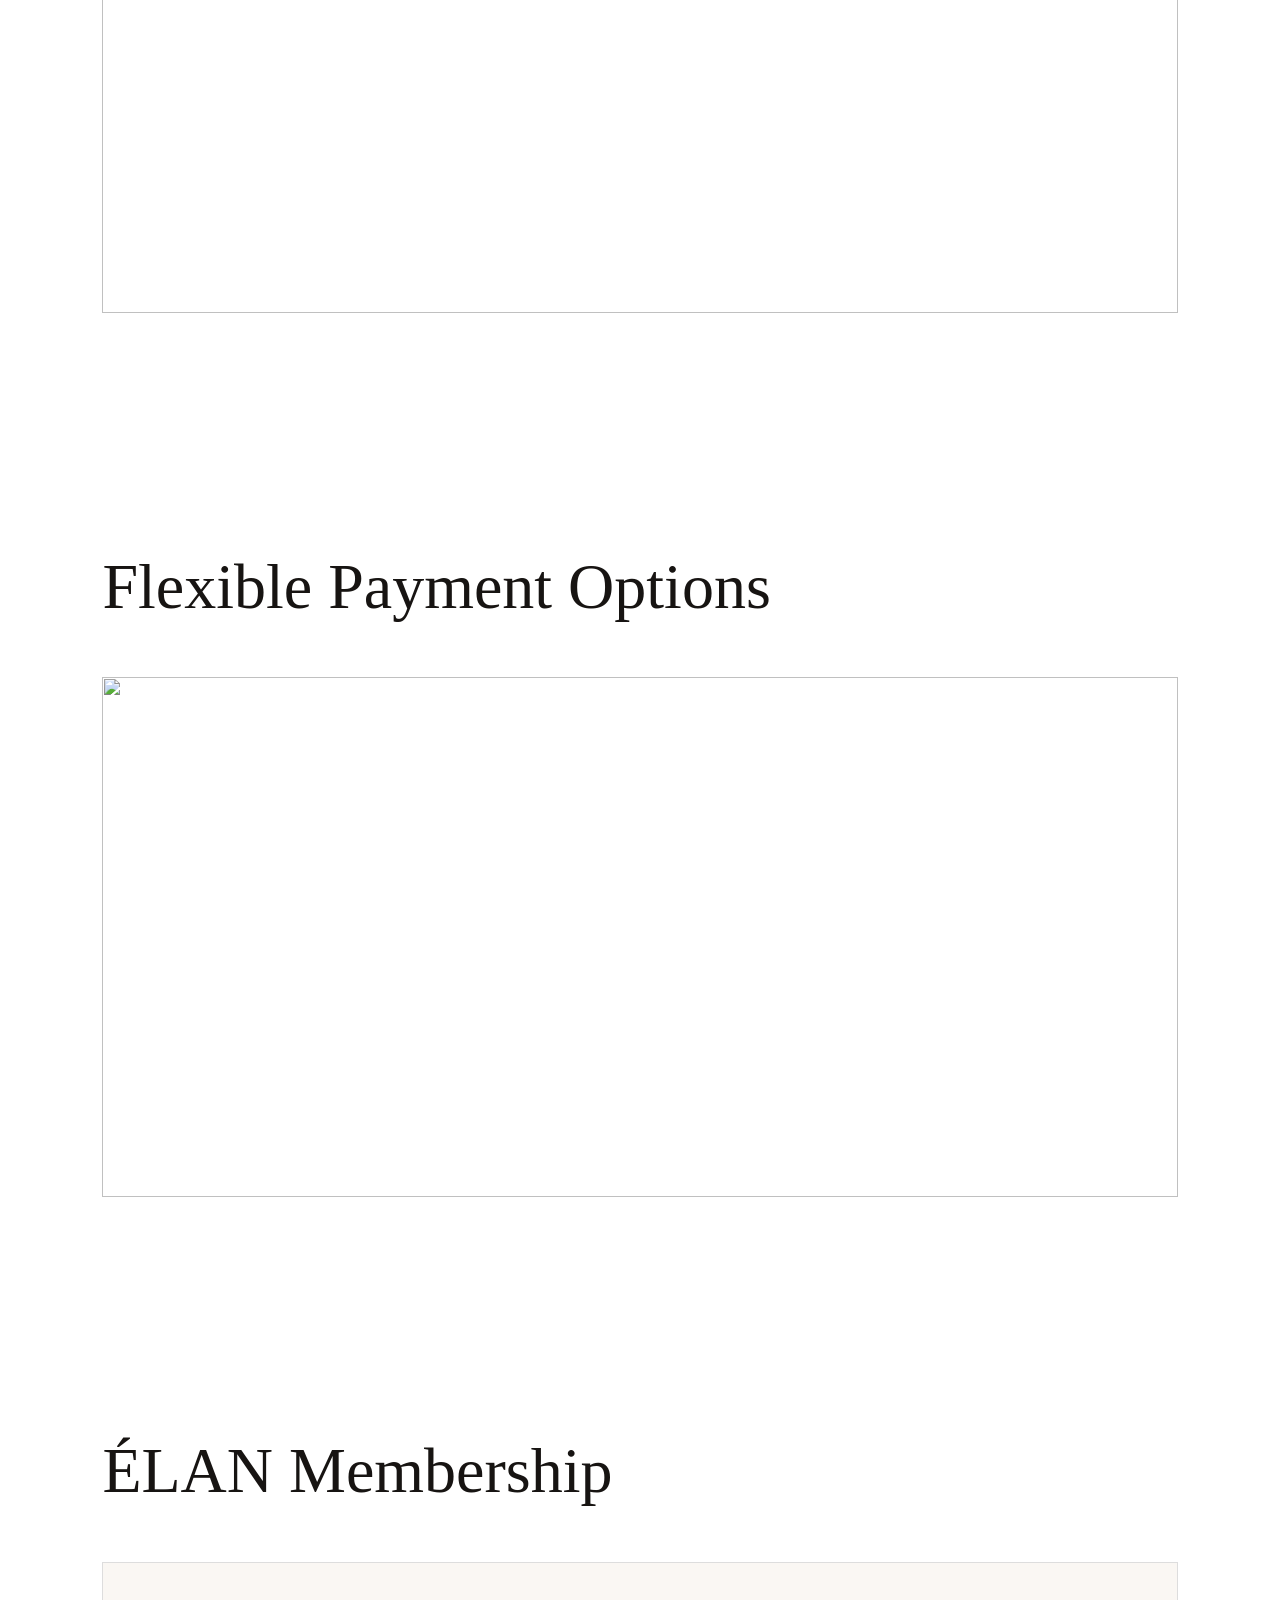
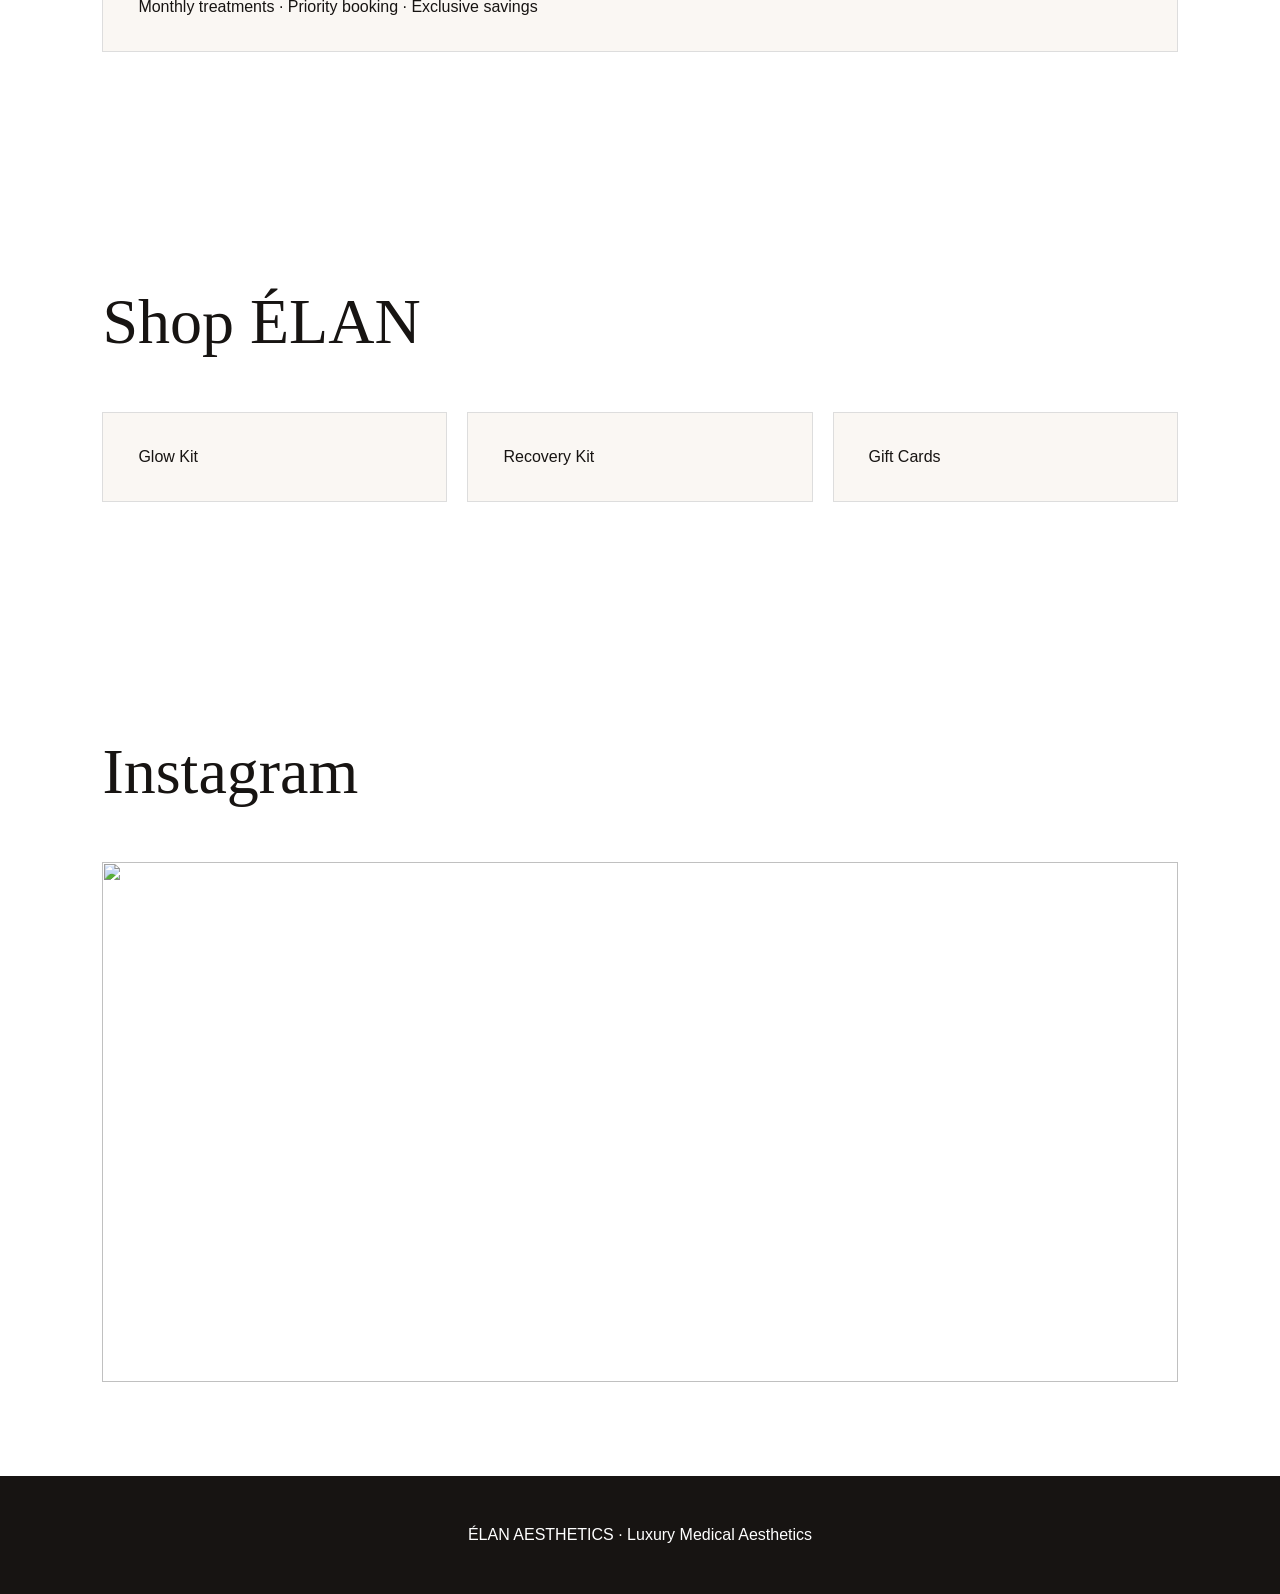
==== commit 7fdb9dc9: "Add files via upload" ====
--- a/index.html
+++ b/index.html
@@ -1,86 +1,70 @@
-<!doctype html><html lang="en"><head><meta charset="utf-8"><meta name="viewport" content="width=device-width,initial-scale=1">
-<meta name="theme-color" content="#f7f2ed"><meta name="robots" content="noindex,nofollow">
-<title>Élan Aesthetics — Detroit Aesthetic Medicine</title>
-<link rel="preconnect" href="https://fonts.googleapis.com"><link rel="preconnect" href="https://fonts.gstatic.com" crossorigin>
-<link href="https://fonts.googleapis.com/css2?family=DM+Sans:wght@400;500;600&family=Playfair+Display:ital,wght@0,400;0,500;0,600;1,400&display=swap" rel="stylesheet">
-<link rel="stylesheet" href="styles.css"><link rel="icon" href="favicon.svg" type="image/svg+xml"></head><body>
-<header class="site-header" data-header>
-  <a class="brand" href="index.html"><span class="brand-main">ÉLAN</span><span class="brand-sub">AESTHETICS</span></a>
-  <nav class="desktop-nav">
-    <a href="treatments.html">Treatments</a><a href="results.html">Results</a><a href="memberships.html">Memberships</a><a href="about.html">About</a><a href="visit.html">Visit</a>
-  </nav>
-  <a class="btn btn-dark header-cta" href="book.html">Book Now</a>
-  <button class="menu-toggle" type="button" data-menu-toggle aria-label="Open menu"><span></span><span></span></button>
-  <div class="mobile-menu" data-mobile-menu>
-    <a href="treatments.html">Treatments</a><a href="results.html">Results</a><a href="memberships.html">Memberships</a><a href="about.html">About</a><a href="visit.html">Visit</a><a class="btn btn-dark" href="book.html">Book Now</a>
-  </div>
-</header>
-<main id="main-content">
+<!doctype html>
+<html>
+<head>
+<meta charset="utf-8">
+<title>ÉLAN Aesthetics | Luxury Medical Aesthetics</title>
+<link rel="stylesheet" href="styles.css">
+</head>
+<body>
+<header><div class="logo">ÉLAN<small>AESTHETICS</small></div><nav>Treatments · Results · Membership · Book</nav></header>
+
 <section class="hero">
-  <div class="hero-copy"><p class="eyebrow rose">Advanced aesthetics · Detroit</p><h1>Refined beauty<br>for <em>real life.</em></h1>
-  <p>Personalized aesthetic medicine designed around your face, your skin and your goals — never a one-size-fits-all treatment plan.</p>
-  <div class="hero-actions"><a class="btn btn-dark" href="book.html">Book a Consultation</a><a class="btn btn-light" href="treatments.html">Explore Treatments</a></div></div>
-  <div class="hero-media"><img src="elan-injectables-black-woman.JPG" alt="Aesthetic treatment at Élan"><div class="hero-rail"><span>Skin</span><span>Injectables</span><span>Laser</span><span>Confidence</span></div></div>
-</section>
-<section class="brand-marquee"><div class="brand-marquee-track">TOXIN · FILLER · LASER · SKIN · HEALTHY AGING · TOXIN · FILLER · LASER · SKIN · HEALTHY AGING</div></section>
-
-<section class="section alt"><div class="shell section-head"><div><p class="eyebrow rose">Find Your Treatment</p><h2>Start with what you want to change.</h2></div><p>Explore treatment paths by concern, or book a consultation and let us build the plan for you.</p></div>
-<div class="shell concern-grid">
-<a class="concern-card" href="treatments.html"><span class="concern-icon">A</span><span>Acne</span></a>
-<a class="concern-card" href="treatments.html"><span class="concern-icon">+</span><span>Healthy Aging</span></a>
-<a class="concern-card" href="treatments.html"><span class="concern-icon">✦</span><span>Pigmentation</span></a>
-<a class="concern-card" href="laser.html"><span class="concern-icon">L</span><span>Laser</span></a>
-<a class="concern-card" href="filler.html"><span class="concern-icon">V</span><span>Volume</span></a>
-<a class="concern-card" href="toxin.html"><span class="concern-icon">T</span><span>Expression Lines</span></a>
-</div></section>
-
-<section class="split-story">
-  <div class="story-images"><img src="elan-treatment-room.JPG" alt="Élan treatment room"><img src="elan-client-welcome.JPG" alt="Consultation welcome"></div>
-  <div class="story-copy"><p class="eyebrow">The Élan Standard</p><h2>Clinical expertise. Elevated experience.</h2><p>Luxury should never mean vague. Every visit starts with education, realistic expectations and a treatment plan designed around you.</p><a class="btn" href="about.html">Discover Élan</a></div>
+<div>
+<p class="eyebrow">Detroit Luxury Aesthetics</p>
+<h1>Enhancing your natural beauty through personalized aesthetic medicine.</h1>
+<p>Modern treatments, expert guidance, and a luxury patient experience from consultation to aftercare.</p>
+<button>Book Consultation</button>
+<button class="outline">Find Your Treatment</button>
+</div>
+<img src="images/elan-treatment-room.JPG" alt="ÉLAN treatment room">
 </section>
 
-<section class="section"><div class="shell section-head"><div><p class="eyebrow rose">Popular Treatments</p><h2>High impact. Low drama.</h2></div><a class="text-link" href="treatments.html">View all treatments →</a></div>
-<div class="shell treatment-grid">
-<article class="treatment-card"><img src="elan-injectables-man.JPG" alt="Toxin treatment"><div class="treatment-card-body"><p class="eyebrow rose">Injectables</p><h3>Toxin</h3><p>Soften expression lines while preserving natural movement.</p><a class="text-link" href="toxin.html">Learn more →</a></div></article>
-<article class="treatment-card"><img src="elan-lip-filler.JPG" alt="Lip filler"><div class="treatment-card-body"><p class="eyebrow rose">Volume</p><h3>Dermal Filler</h3><p>Restore, define and enhance with an anatomy-led approach.</p><a class="text-link" href="filler.html">Learn more →</a></div></article>
-<article class="treatment-card"><img src="elan-laser-hair-removal.JPG" alt="Laser hair removal"><div class="treatment-card-body"><p class="eyebrow rose">Technology</p><h3>Laser</h3><p>Customized laser treatments for hair reduction, tone and texture.</p><a class="text-link" href="laser.html">Learn more →</a></div></article>
-</div></section>
-
-<section class="editorial-band">
-  <img src="elan-mature-skincare.JPG" alt="Mature skincare client">
-  <div><p class="eyebrow">Healthy Aging</p><h2>Looking refreshed should still look like you.</h2><p>Thoughtful, age-inclusive treatment planning for skin, volume and confidence at every stage.</p><a class="btn" href="book.html">Build My Plan</a></div>
+<section class="finder">
+<h2>Find Your Treatment</h2>
+<div class="cards"><div>Wrinkles</div><div>Volume Loss</div><div>Skin Texture</div><div>Laser</div></div>
+<button>Get My Recommendation</button>
 </section>
 
-<section class="section alt"><div class="shell results-layout">
-<img class="results-image" src="elan-client-results.JPG" alt="Treatment results concept">
-<div class="results-copy"><p class="eyebrow rose">Results</p><h2>Subtle. Strategic. Still you.</h2><p>Explore an illustrative portfolio gallery showing the kind of restrained, natural-looking aesthetic Élan is designed around.</p><a class="btn btn-light" href="results.html">View Results</a></div>
-</div></section>
+<section class="trust">
+<h2>The ÉLAN Experience</h2>
+<p>Medical expertise meets luxury hospitality.</p>
+<div class="cards"><div>Expert Providers</div><div>Personalized Plans</div><div>Premium Aftercare</div></div>
+</section>
 
-<section class="section"><div class="shell section-head"><div><p class="eyebrow rose">Memberships</p><h2>Consistency looks good on you.</h2></div><p>Recurring care, preferred pricing and priority booking for long-term skin goals.</p></div>
-<div class="shell membership-grid">
-<article class="membership-card"><p class="eyebrow">The Glow</p><h3>Maintenance</h3><div class="membership-price">$149<span>/mo</span></div><ul><li>Monthly facial</li><li>10% off eligible treatments</li><li>Member events</li></ul><a class="btn btn-light" href="memberships.html">View Membership</a></article>
-<article class="membership-card featured"><p class="eyebrow">Most Popular</p><h3>The Icon</h3><div class="membership-price">$249<span>/mo</span></div><ul><li>Two monthly skin services</li><li>15% off eligible treatments</li><li>Priority booking</li></ul><a class="btn" href="memberships.html">Join The Icon</a></article>
-<article class="membership-card"><p class="eyebrow">The Elite</p><h3>Maximum Access</h3><div class="membership-price">$399<span>/mo</span></div><ul><li>Three monthly services</li><li>20% off eligible treatments</li><li>Complimentary add-ons</li></ul><a class="btn btn-light" href="memberships.html">View Membership</a></article>
-</div></section>
+<section>
+<h2>Featured Treatments</h2>
+<div class="grid">
+<img src="images/elan-injectables-woman.JPG">
+<img src="images/elan-lip-filler.JPG">
+<img src="images/elan-laser-hair-removal.JPG">
+</div>
+</section>
 
-<section class="finance-showcase"><img src="elan-financing.JPG" alt="Élan flexible payment options"></section>
+<section>
+<h2>Before & After Results</h2>
+<img class="wide" src="images/elan-client-results.JPG">
+</section>
 
-<section class="section"><div class="shell social-showcase"><div><p class="eyebrow rose">@ELANAESTHETICS</p><h2>See the work in motion.</h2><p>Education, treatment moments, skin journeys and the Élan point of view.</p></div><img src="elan-instagram-grid.JPG" alt="Élan social media concept"></div></section>
+<section>
+<h2>Flexible Payment Options</h2>
+<img class="wide" src="images/elan-financing.JPG">
+</section>
 
-<section class="section alt"><div class="shell promo-grid">
-<article class="promo-card promo-gift"><div class="promo-copy"><p class="eyebrow rose">Gift Cards</p><h3>Give confidence.</h3><p>Digital gifting for treatments, memberships and self-care.</p><a class="btn btn-light" href="gift-cards.html">Buy Gift Card</a></div><img src="gift-card.jpg" alt="Élan gift card"></article>
-<article class="promo-card promo-offer"><p class="eyebrow rose">Consultation First</p><h3>Your treatment plan starts with you.</h3><p>Talk goals, timeline, budget and expectations before deciding on treatment.</p><a class="btn btn-dark" href="book.html">Book Consultation</a></article>
-</div></section>
-</main>
-<footer class="site-footer">
-  <div class="shell footer-grid">
-    <div><a class="brand footer-brand" href="index.html"><span class="brand-main">ÉLAN</span><span class="brand-sub">AESTHETICS</span></a><p>Advanced aesthetics. Real results. Personalized care.</p></div>
-    <div><span class="footer-label">Explore</span><a href="treatments.html">Treatments</a><a href="results.html">Results</a><a href="memberships.html">Memberships</a></div>
-    <div><span class="footer-label">Visit</span><a href="visit.html">Detroit, Michigan</a><a href="book.html">Book Consultation</a><a href="gift-cards.html">Gift Cards</a></div>
-    <div><span class="footer-label">Social</span><a href="#">Instagram ↗</a><a href="#">Facebook ↗</a></div>
-  </div>
-  <div class="shell footer-bottom"><span>Portfolio concept · No medical services are offered.</span><span>© 2026 Élan Aesthetics Concept</span></div>
-</footer>
-<div class="mobile-action-bar"><a href="tel:+13135550123">Call</a><a href="book.html">Book</a></div>
-<script src="script.js"></script>
-</body></html>+<section>
+<h2>ÉLAN Membership</h2>
+<div class="membership">Monthly treatments · Priority booking · Exclusive savings</div>
+</section>
+
+<section>
+<h2>Shop ÉLAN</h2>
+<div class="cards"><div>Glow Kit</div><div>Recovery Kit</div><div>Gift Cards</div></div>
+</section>
+
+<section>
+<h2>Instagram</h2>
+<img class="wide" src="images/elan-instagram-grid.JPG">
+</section>
+
+<footer>ÉLAN AESTHETICS · Luxury Medical Aesthetics</footer>
+</body>
+</html>
--- a/styles.css
+++ b/styles.css
@@ -1,4 +1,14 @@
-
-:root{--cream:#f7f2ed;--paper:#fffdfa;--ink:#1b1715;--muted:#6d635e;--rose:#8b4257;--wine:#5d2435;--line:#ded4cd}
-*{box-sizing:border-box}html{scroll-behavior:smooth}body{margin:0;background:var(--paper);color:var(--ink);font-family:"DM Sans",sans-serif;line-height:1.6}img{display:block;max-width:100%;object-fit:cover}a{color:inherit;text-decoration:none}h1,h2,h3{font-family:"Playfair Display",serif;font-weight:500;line-height:1.02;margin:.2em 0 .45em}h1{font-size:clamp(3.2rem,7vw,7rem)}h2{font-size:clamp(2.2rem,4vw,4.4rem)}h3{font-size:1.7rem}p{color:var(--muted)}.shell{width:min(1180px,calc(100% - 40px));margin:auto}.eyebrow{text-transform:uppercase;letter-spacing:.2em;font-size:.76rem;font-weight:600;color:inherit}.rose{color:var(--rose)}.btn{display:inline-flex;align-items:center;justify-content:center;padding:14px 22px;border:1px solid var(--ink);font-size:.9rem;font-weight:600;transition:.2s}.btn:hover{transform:translateY(-1px)}.btn-dark{background:var(--ink);color:white}.btn-light{background:white}.text-link{font-weight:600}.site-header{height:82px;padding:0 4vw;display:flex;align-items:center;justify-content:space-between;border-bottom:1px solid var(--line);background:rgba(255,253,250,.95);position:sticky;top:0;z-index:20;backdrop-filter:blur(10px)}.brand{display:flex;flex-direction:column;line-height:1}.brand-main{font-family:"Playfair Display";font-size:1.55rem;letter-spacing:.12em}.brand-sub{font-size:.54rem;letter-spacing:.42em;margin-top:5px}.desktop-nav{display:flex;gap:28px;font-size:.9rem}.menu-toggle,.mobile-menu{display:none}.section{padding:100px 0}.alt{background:var(--cream)}.section-head{display:flex;justify-content:space-between;gap:50px;align-items:flex-end;margin-bottom:42px}.section-head>p{max-width:460px}.hero{min-height:720px;display:grid;grid-template-columns:46% 54%}.hero-copy{padding:9vw 6vw;display:flex;flex-direction:column;justify-content:center}.hero-copy>p:not(.eyebrow){font-size:1.1rem;max-width:530px}.hero-actions{display:flex;gap:12px;flex-wrap:wrap;margin-top:18px}.hero-media{position:relative;min-height:650px;overflow:hidden}.hero-media>img{width:100%;height:100%;position:absolute;inset:0}.hero-rail{position:absolute;right:0;top:0;bottom:0;width:50px;background:rgba(27,23,21,.72);color:white;display:flex;align-items:center;justify-content:space-around;writing-mode:vertical-rl;font-size:.67rem;letter-spacing:.15em;text-transform:uppercase}.brand-marquee{overflow:hidden;background:var(--ink);color:white;padding:14px 0}.brand-marquee-track{white-space:nowrap;font-family:"Playfair Display";font-size:1.1rem;letter-spacing:.13em;text-align:center}.concern-grid{display:grid;grid-template-columns:repeat(6,1fr);gap:12px}.concern-card{padding:26px 18px;background:white;border:1px solid var(--line);display:flex;flex-direction:column;gap:18px}.concern-icon{font-family:"Playfair Display";font-size:2rem;color:var(--rose)}.split-story{display:grid;grid-template-columns:58% 42%;background:var(--ink);color:white}.story-images{display:grid;grid-template-columns:1fr 1fr;height:650px}.story-images img{width:100%;height:100%}.story-copy{padding:9vw 7vw;display:flex;flex-direction:column;justify-content:center}.story-copy p{color:#d8cec9}.story-copy .btn{color:white;border-color:white;align-self:flex-start}.treatment-grid{display:grid;grid-template-columns:repeat(3,1fr);gap:22px}.treatment-card{border:1px solid var(--line);background:white}.treatment-card img{width:100%;height:360px}.treatment-card-body{padding:24px}.editorial-band{display:grid;grid-template-columns:1fr 1fr;min-height:620px;background:#e9ded7}.editorial-band.reverse{direction:rtl}.editorial-band.reverse>*{direction:ltr}.editorial-band>img{width:100%;height:100%;min-height:620px}.editorial-band>div{padding:8vw;display:flex;justify-content:center;flex-direction:column}.results-layout,.detail-grid,.booking-layout,.social-showcase,.visit-grid{display:grid;grid-template-columns:1fr 1fr;gap:60px;align-items:center}.results-image,.feature-image{width:100%;height:540px}.membership-grid{display:grid;grid-template-columns:repeat(3,1fr);gap:18px}.membership-card{padding:34px;border:1px solid var(--line);background:white}.membership-card.featured{background:var(--wine);color:white;transform:translateY(-12px)}.membership-card.featured p{color:#eadde1}.membership-price{font-family:"Playfair Display";font-size:3rem}.membership-price span{font:400 .9rem "DM Sans"}.membership-card ul{padding-left:18px;color:var(--muted)}.featured ul{color:#eadde1}.finance-showcase{background:#111}.finance-showcase img{width:100%;max-height:720px;object-fit:cover}.social-showcase img{width:100%;max-height:650px;object-fit:contain}.promo-grid{display:grid;grid-template-columns:1fr 1fr;gap:20px}.promo-card{min-height:400px;border:1px solid var(--line);padding:45px}.promo-gift{display:grid;grid-template-columns:1fr 1fr;padding:0}.promo-copy{padding:45px}.promo-gift img{width:100%;height:100%}.promo-offer{background:#eadadf}.page-hero{padding:110px 0;background:var(--cream)}.page-hero>.shell{max-width:950px}.image-hero,.split-page{display:grid;grid-template-columns:1fr 1fr;padding:0;min-height:620px}.image-hero>div,.split-page>div{padding:8vw 7vw;display:flex;flex-direction:column;justify-content:center}.image-hero>img,.split-page>img{width:100%;height:100%;min-height:620px}.service-list{display:flex;flex-direction:column}.service-row{display:grid;grid-template-columns:220px 1fr auto;gap:35px;align-items:center;padding:22px 0;border-bottom:1px solid var(--line)}.service-row img{width:220px;height:160px}.service-row>span{font-size:2rem}.clean-list{padding-left:20px;color:var(--muted);font-size:1.05rem}.image-strip{display:grid;grid-template-columns:repeat(3,1fr);height:420px}.image-strip img{width:100%;height:100%}.gallery-grid{display:grid;grid-template-columns:repeat(3,1fr);gap:12px}.gallery-grid img{width:100%;aspect-ratio:1/1}.disclaimer{font-size:.8rem;color:#887b74;margin-top:24px}.dark-card{background:var(--ink);color:white}.dark-card p{color:#d8cec9}.visit-card{padding:50px;border:1px solid var(--line);min-height:360px}.booking-card{display:grid;gap:18px}.booking-card label{display:grid;gap:7px;font-size:.88rem;font-weight:600}.booking-card input,.booking-card select,.booking-card textarea{width:100%;padding:14px;border:1px solid #cfc4bd;background:white;font:inherit}.gift-grid{display:grid;grid-template-columns:repeat(4,1fr);gap:18px}.gift-amount{padding:60px 10px;background:white;border:1px solid var(--line);font:500 2rem "Playfair Display";cursor:pointer}.site-footer{background:var(--ink);color:white;padding:70px 0 25px}.site-footer p{color:#bfb4ae}.footer-grid{display:grid;grid-template-columns:2fr repeat(3,1fr);gap:50px}.footer-grid>div{display:flex;flex-direction:column;gap:10px}.footer-label{font-size:.7rem;text-transform:uppercase;letter-spacing:.2em;color:#bdaeb4}.footer-bottom{display:flex;justify-content:space-between;border-top:1px solid #3b3330;margin-top:50px;padding-top:20px;font-size:.75rem;color:#aaa}.mobile-action-bar{display:none}
-@media(max-width:850px){.desktop-nav,.header-cta{display:none}.menu-toggle{display:block;border:0;background:none}.menu-toggle span{display:block;width:24px;height:1px;background:#111;margin:6px}.mobile-menu{position:absolute;top:82px;left:0;right:0;background:white;padding:25px;display:none;flex-direction:column;gap:16px;border-bottom:1px solid var(--line)}.mobile-menu.open{display:flex}.hero,.split-story,.editorial-band,.results-layout,.detail-grid,.booking-layout,.social-showcase,.visit-grid,.image-hero,.split-page{grid-template-columns:1fr}.hero{min-height:auto}.hero-copy{padding:80px 24px}.hero-media{min-height:520px}.story-images{height:480px}.story-copy{padding:70px 28px}.concern-grid{grid-template-columns:repeat(2,1fr)}.treatment-grid,.membership-grid,.gallery-grid{grid-template-columns:1fr}.membership-card.featured{transform:none}.promo-grid,.promo-gift{grid-template-columns:1fr}.promo-gift img{height:360px}.section{padding:70px 0}.section-head{display:block}.image-hero>img,.split-page>img{min-height:450px}.service-row{grid-template-columns:110px 1fr auto;gap:15px}.service-row img{width:110px;height:110px}.image-strip{height:auto;grid-template-columns:1fr}.image-strip img{height:330px}.gift-grid{grid-template-columns:1fr 1fr}.footer-grid{grid-template-columns:1fr 1fr}.footer-bottom{display:block}.mobile-action-bar{position:fixed;bottom:0;left:0;right:0;display:grid;grid-template-columns:1fr 1fr;background:#111;color:white;z-index:30}.mobile-action-bar a{text-align:center;padding:15px;border-right:1px solid #444}.site-footer{padding-bottom:80px}}
+:root{--cream:#f7f2ed;--ink:#171412;--rose:#7b3448}
+*{box-sizing:border-box}body{margin:0;font-family:Arial,sans-serif;color:var(--ink);background:#fff}
+header{height:90px;padding:20px 6%;display:flex;justify-content:space-between;align-items:center;border-bottom:1px solid #ddd;position:sticky;top:0;background:white}
+.logo{font-family:Georgia;font-size:36px;letter-spacing:8px}.logo small{display:block;font:11px Arial;letter-spacing:6px}
+section{padding:90px 8%}.hero{display:grid;grid-template-columns:1fr 1fr;gap:50px;align-items:center;background:var(--cream)}
+.hero img,.wide{width:100%;height:520px;object-fit:cover}
+h1,h2{font-family:Georgia;font-weight:400;font-size:clamp(2.5rem,5vw,5rem)}
+button{padding:16px 28px;background:var(--ink);color:white;border:0;margin:10px}
+.outline{background:white;color:black;border:1px solid black}
+.cards,.grid{display:grid;grid-template-columns:repeat(3,1fr);gap:20px}
+.cards div,.membership{padding:35px;border:1px solid #ddd;background:#faf7f3}
+.grid img{height:350px;object-fit:cover;width:100%}
+footer{background:#171412;color:white;padding:50px;text-align:center}
+@media(max-width:800px){.hero,.cards,.grid{grid-template-columns:1fr}}
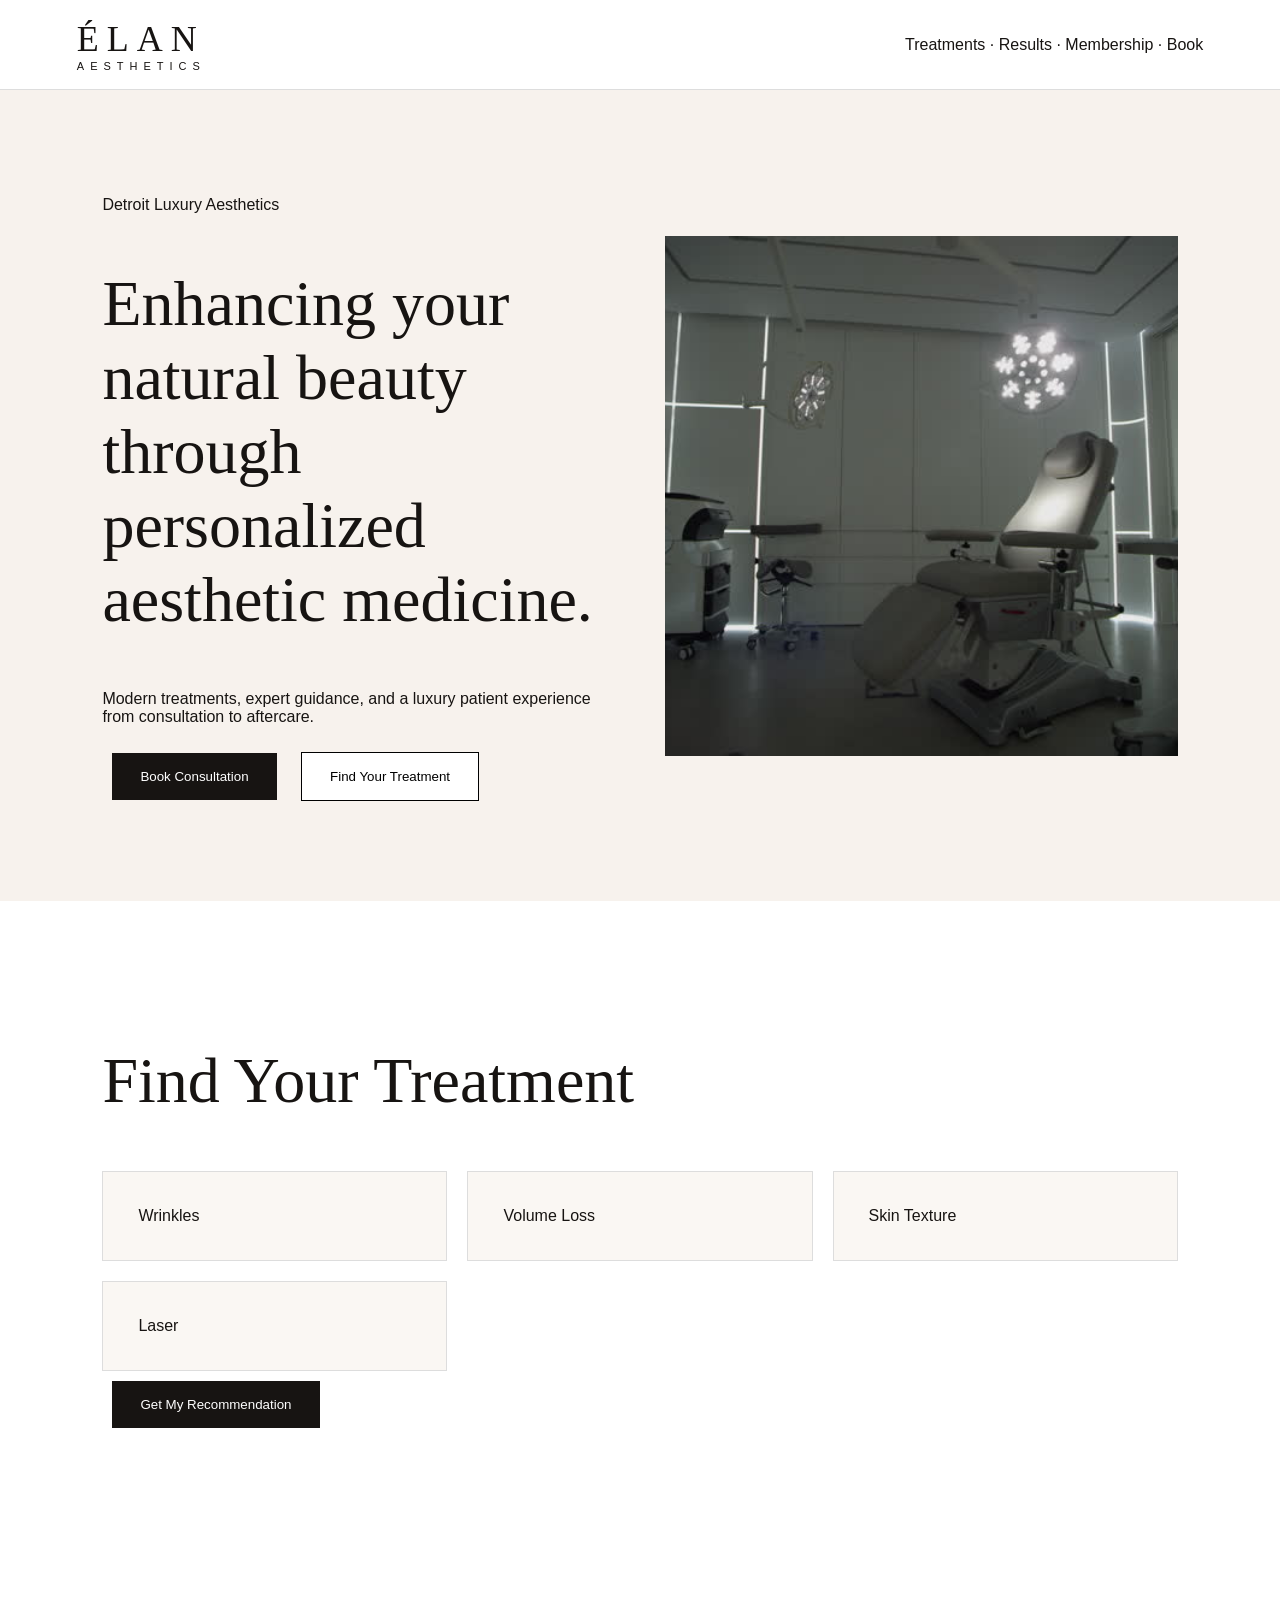
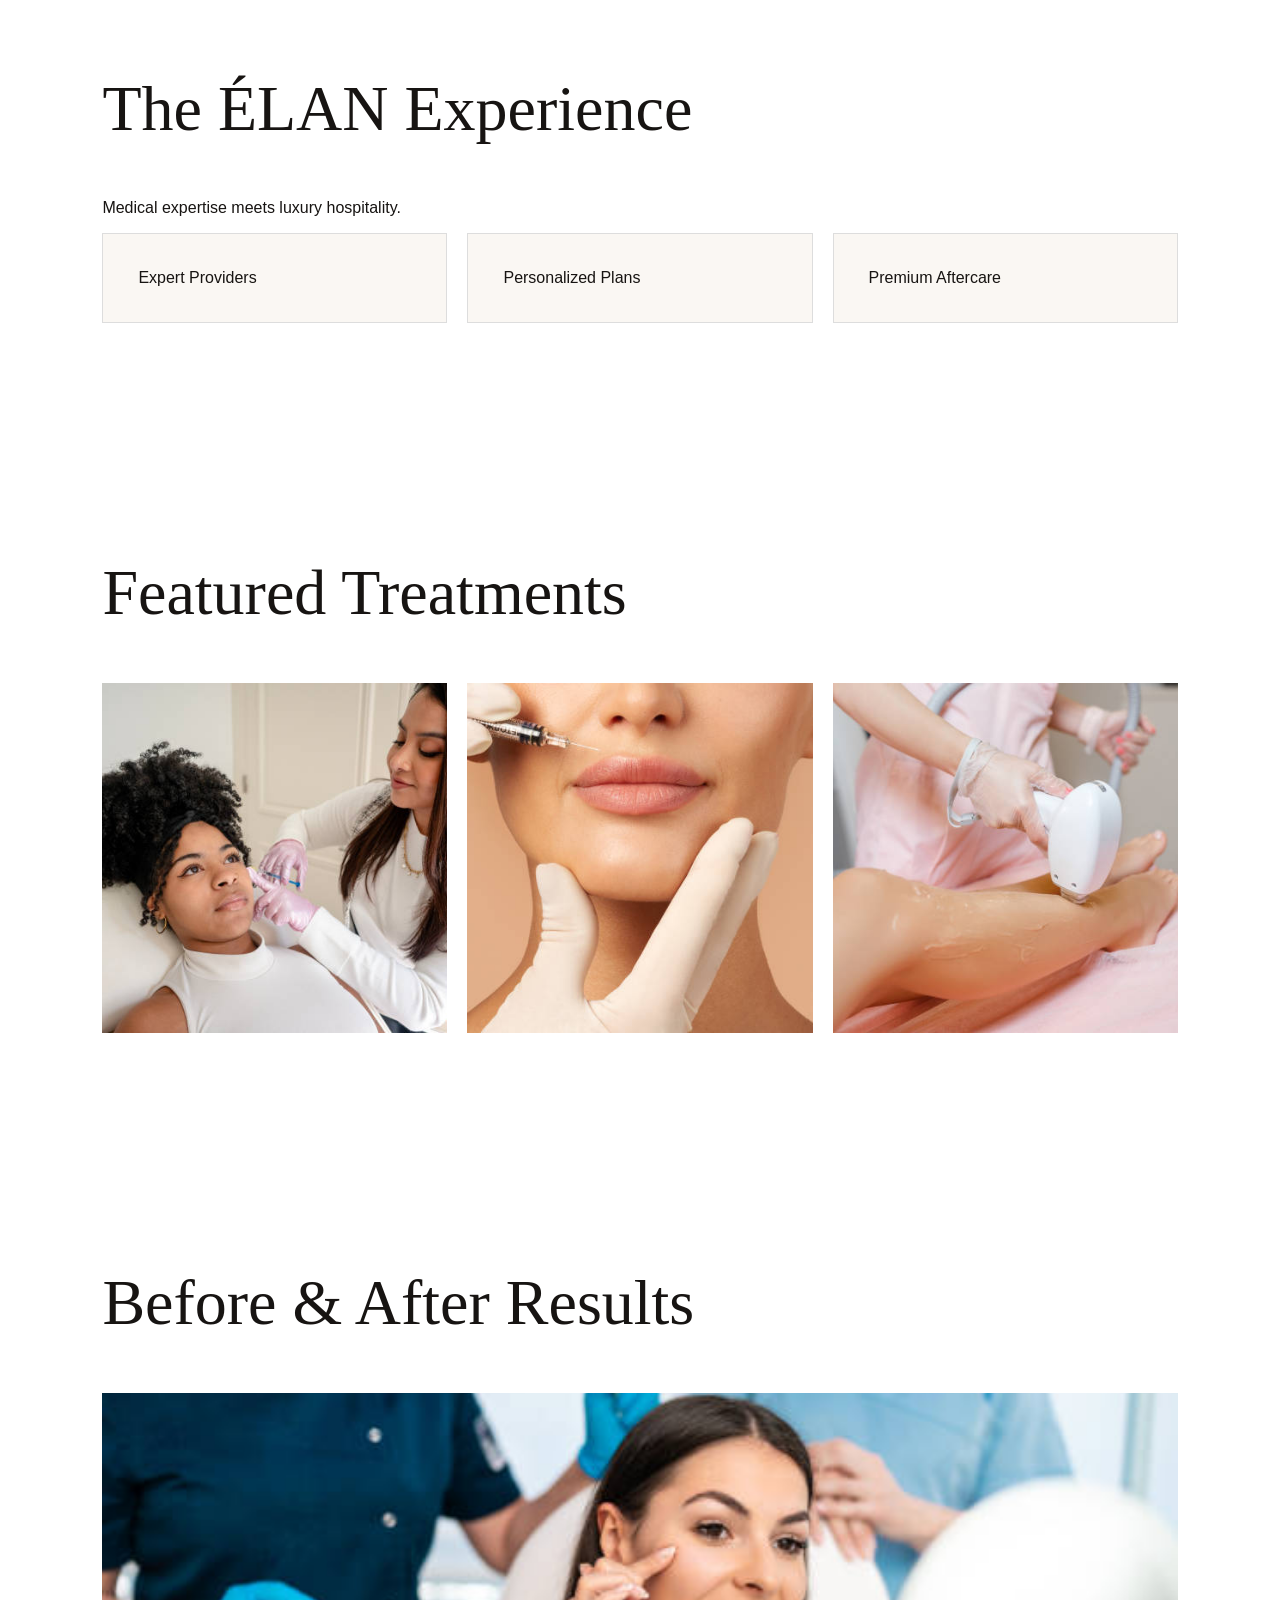
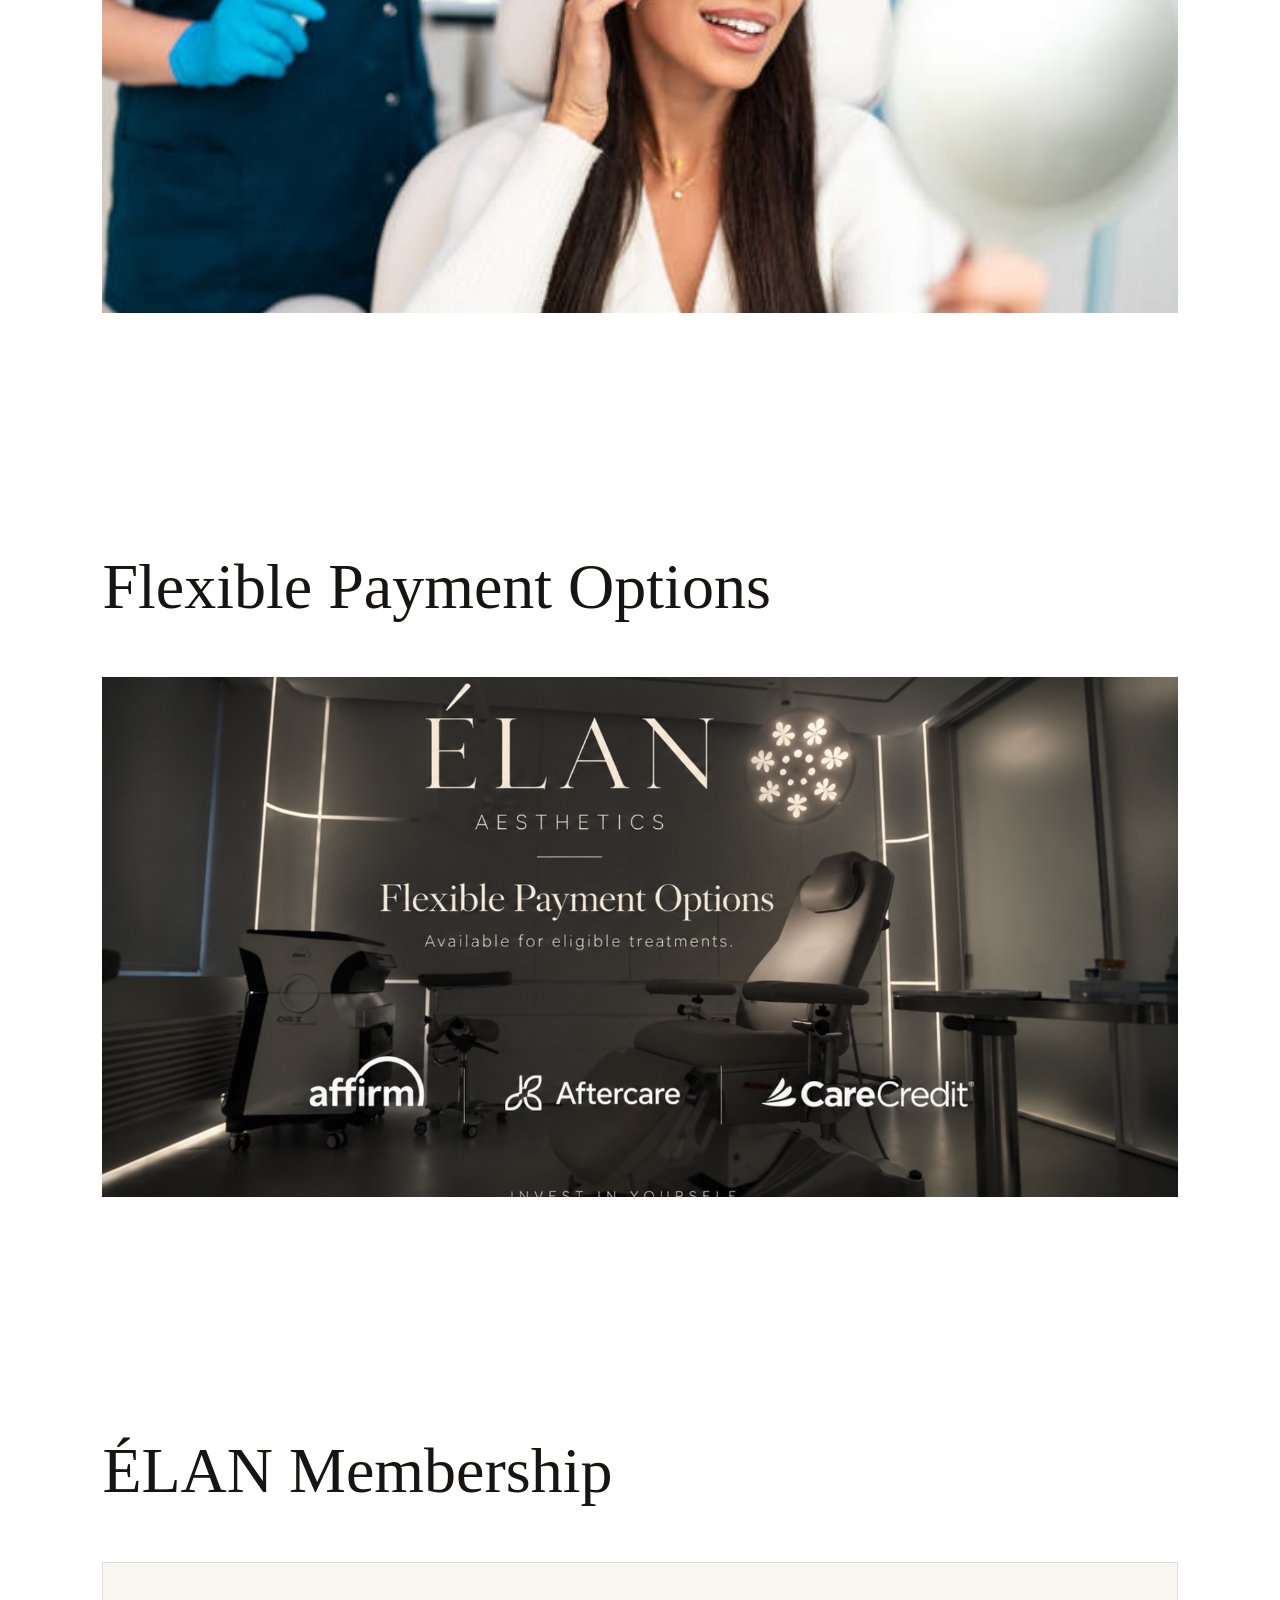
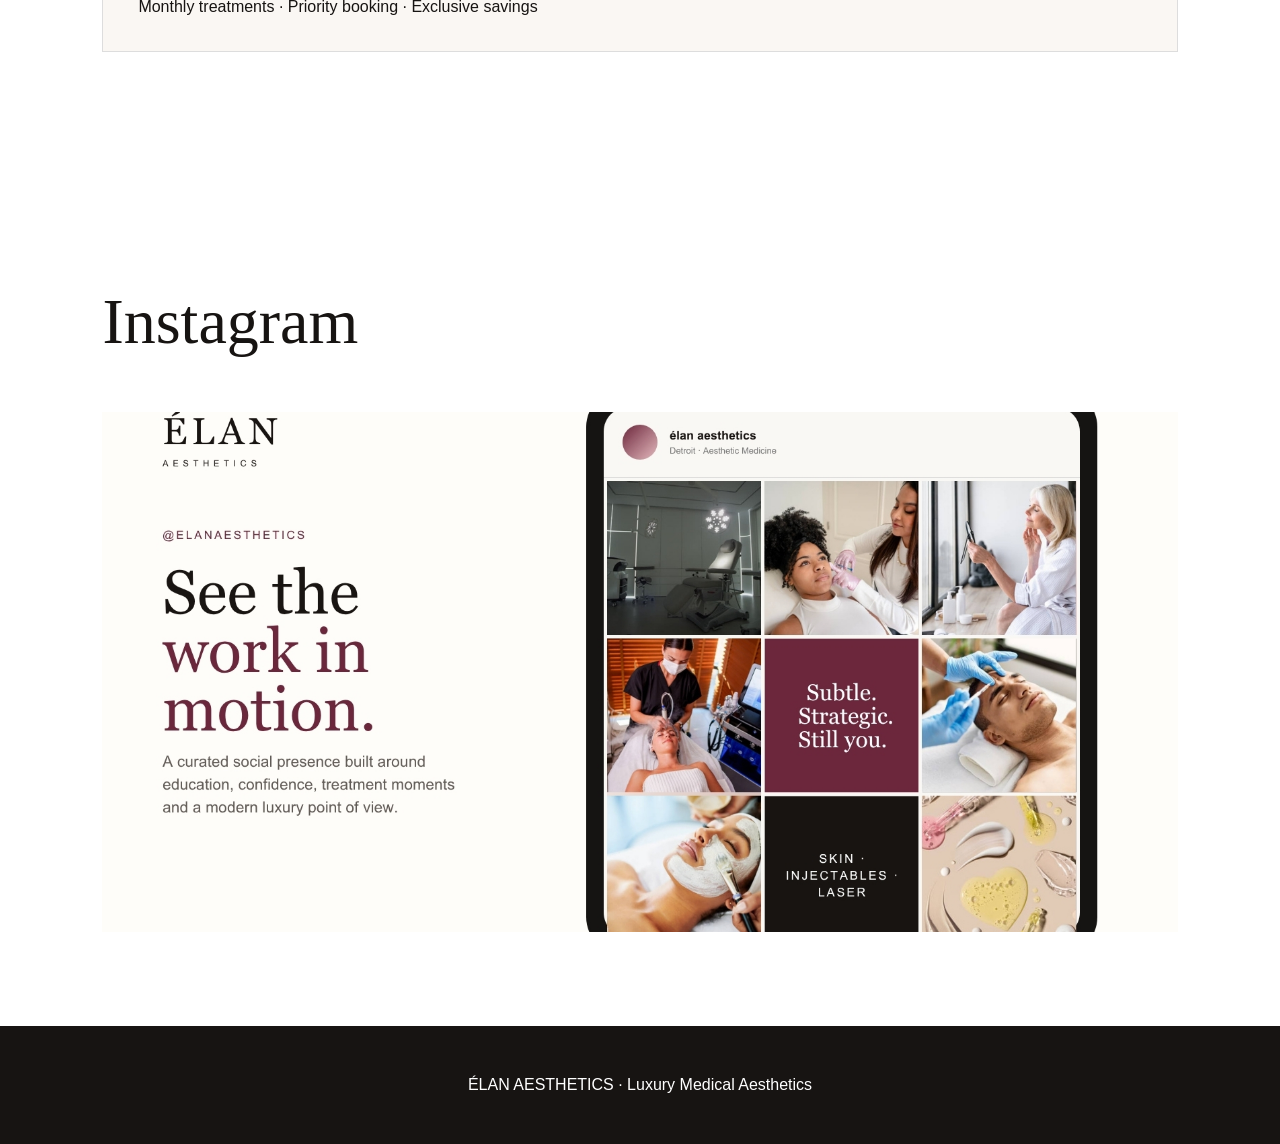
==== commit c290e56d: "Add files via upload" ====
--- a/index.html
+++ b/index.html
@@ -16,7 +16,7 @@
 <button>Book Consultation</button>
 <button class="outline">Find Your Treatment</button>
 </div>
-<img src="images/elan-treatment-room.JPG" alt="ÉLAN treatment room">
+<img src="elan-treatment-room.JPG" alt="ÉLAN treatment room">
 </section>
 
 <section class="finder">
@@ -34,20 +34,20 @@
 <section>
 <h2>Featured Treatments</h2>
 <div class="grid">
-<img src="images/elan-injectables-woman.JPG">
-<img src="images/elan-lip-filler.JPG">
-<img src="images/elan-laser-hair-removal.JPG">
+<img src="elan-injectables-black-woman.JPG">
+<img src="elan-lip-filler.JPG">
+<img src="elan-laser-hair-removal.JPG">
 </div>
 </section>
 
 <section>
 <h2>Before & After Results</h2>
-<img class="wide" src="images/elan-client-results.JPG">
+<img class="wide" src="elan-client-results.JPG">
 </section>
 
 <section>
 <h2>Flexible Payment Options</h2>
-<img class="wide" src="images/elan-financing.JPG">
+<img class="wide" src="elan-financing.JPG">
 </section>
 
 <section>
@@ -56,15 +56,10 @@
 </section>
 
 <section>
-<h2>Shop ÉLAN</h2>
-<div class="cards"><div>Glow Kit</div><div>Recovery Kit</div><div>Gift Cards</div></div>
-</section>
-
-<section>
 <h2>Instagram</h2>
-<img class="wide" src="images/elan-instagram-grid.JPG">
+<img class="wide" src="elan-instagram-grid.JPG">
 </section>
 
 <footer>ÉLAN AESTHETICS · Luxury Medical Aesthetics</footer>
 </body>
-</html>+</html>
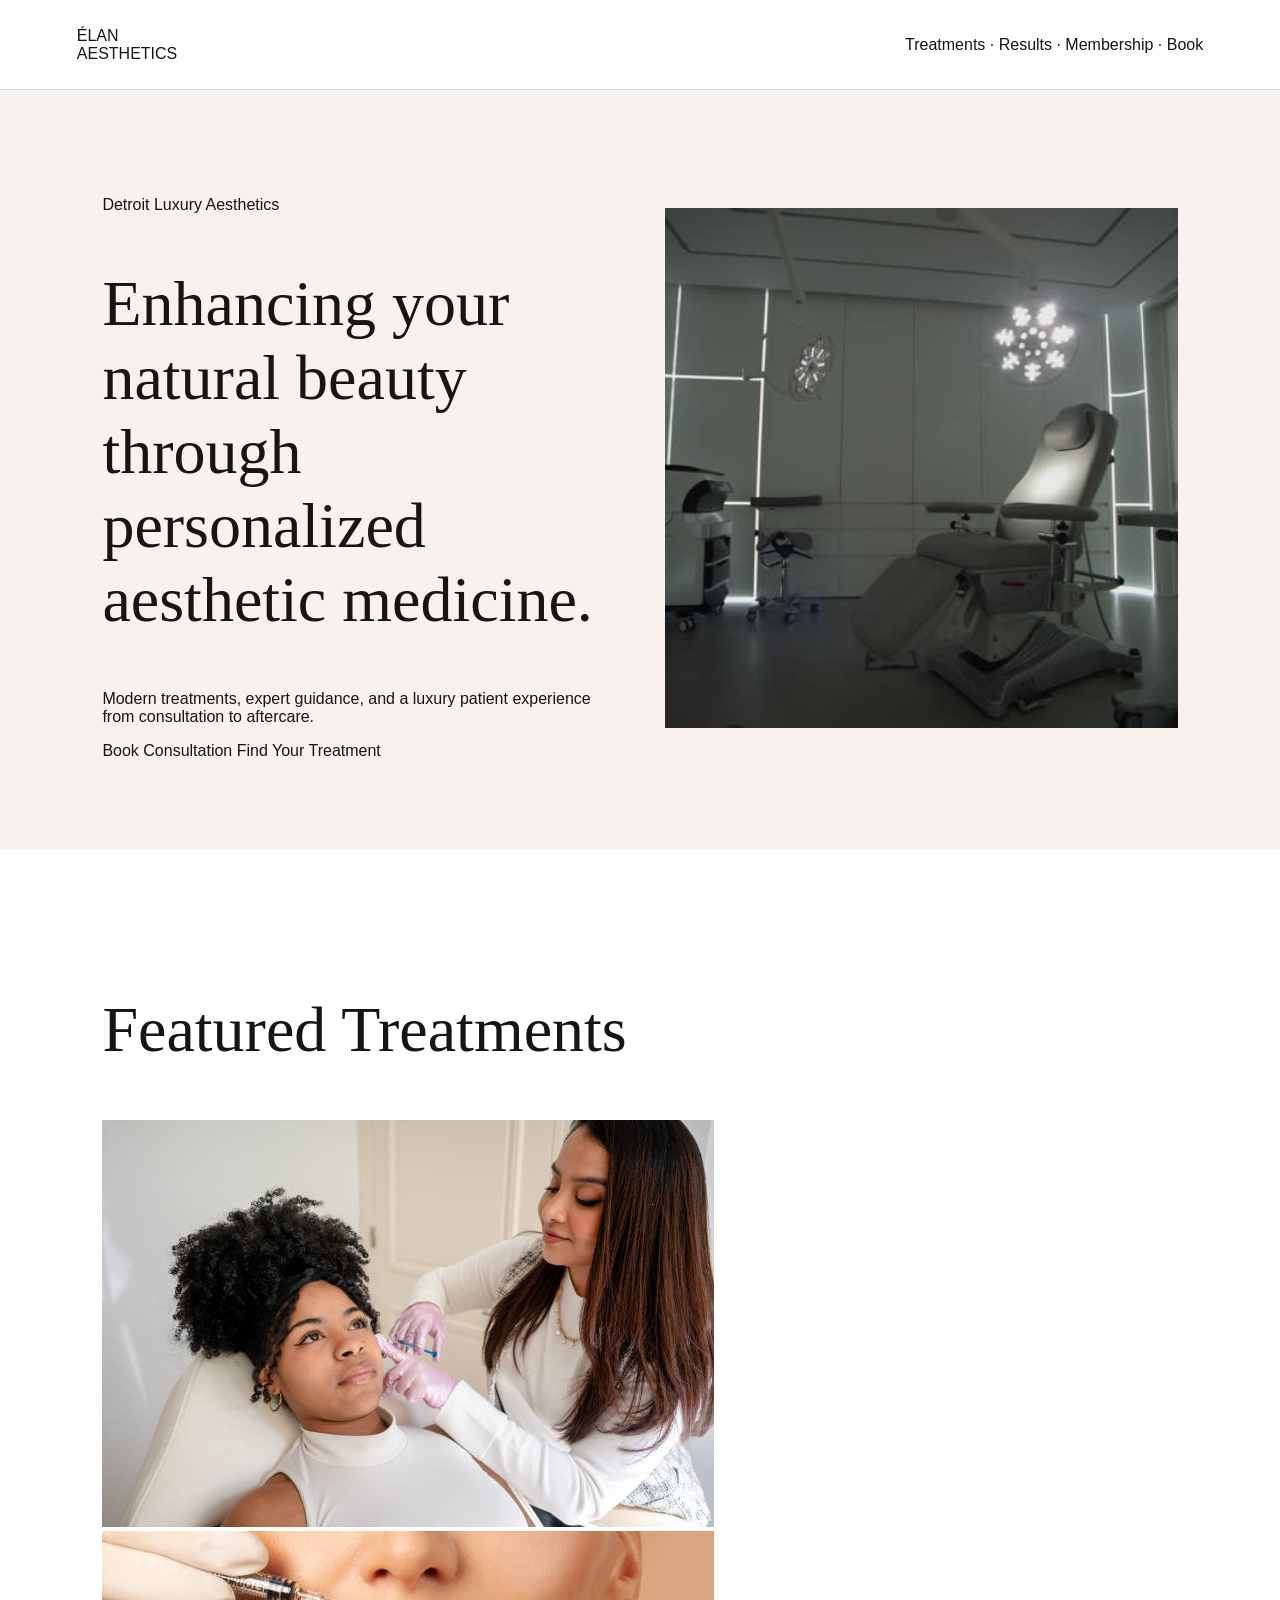
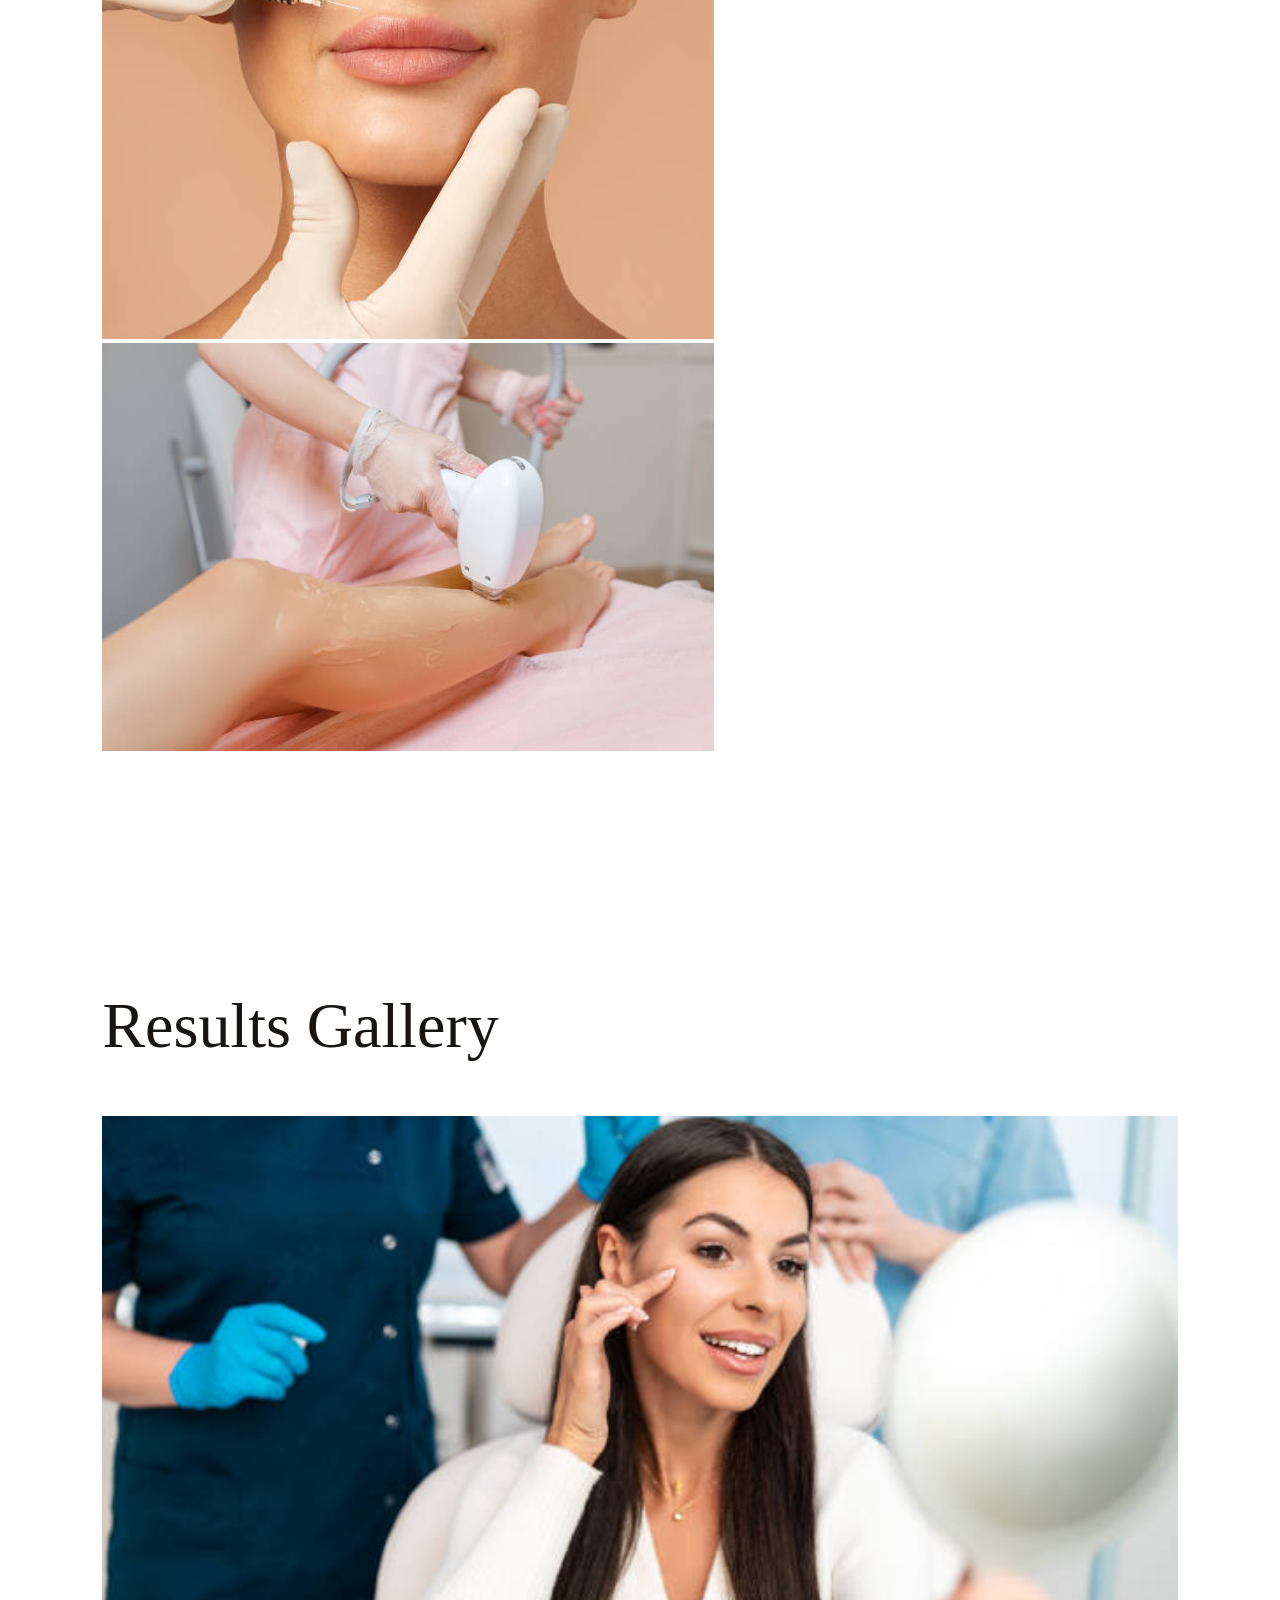
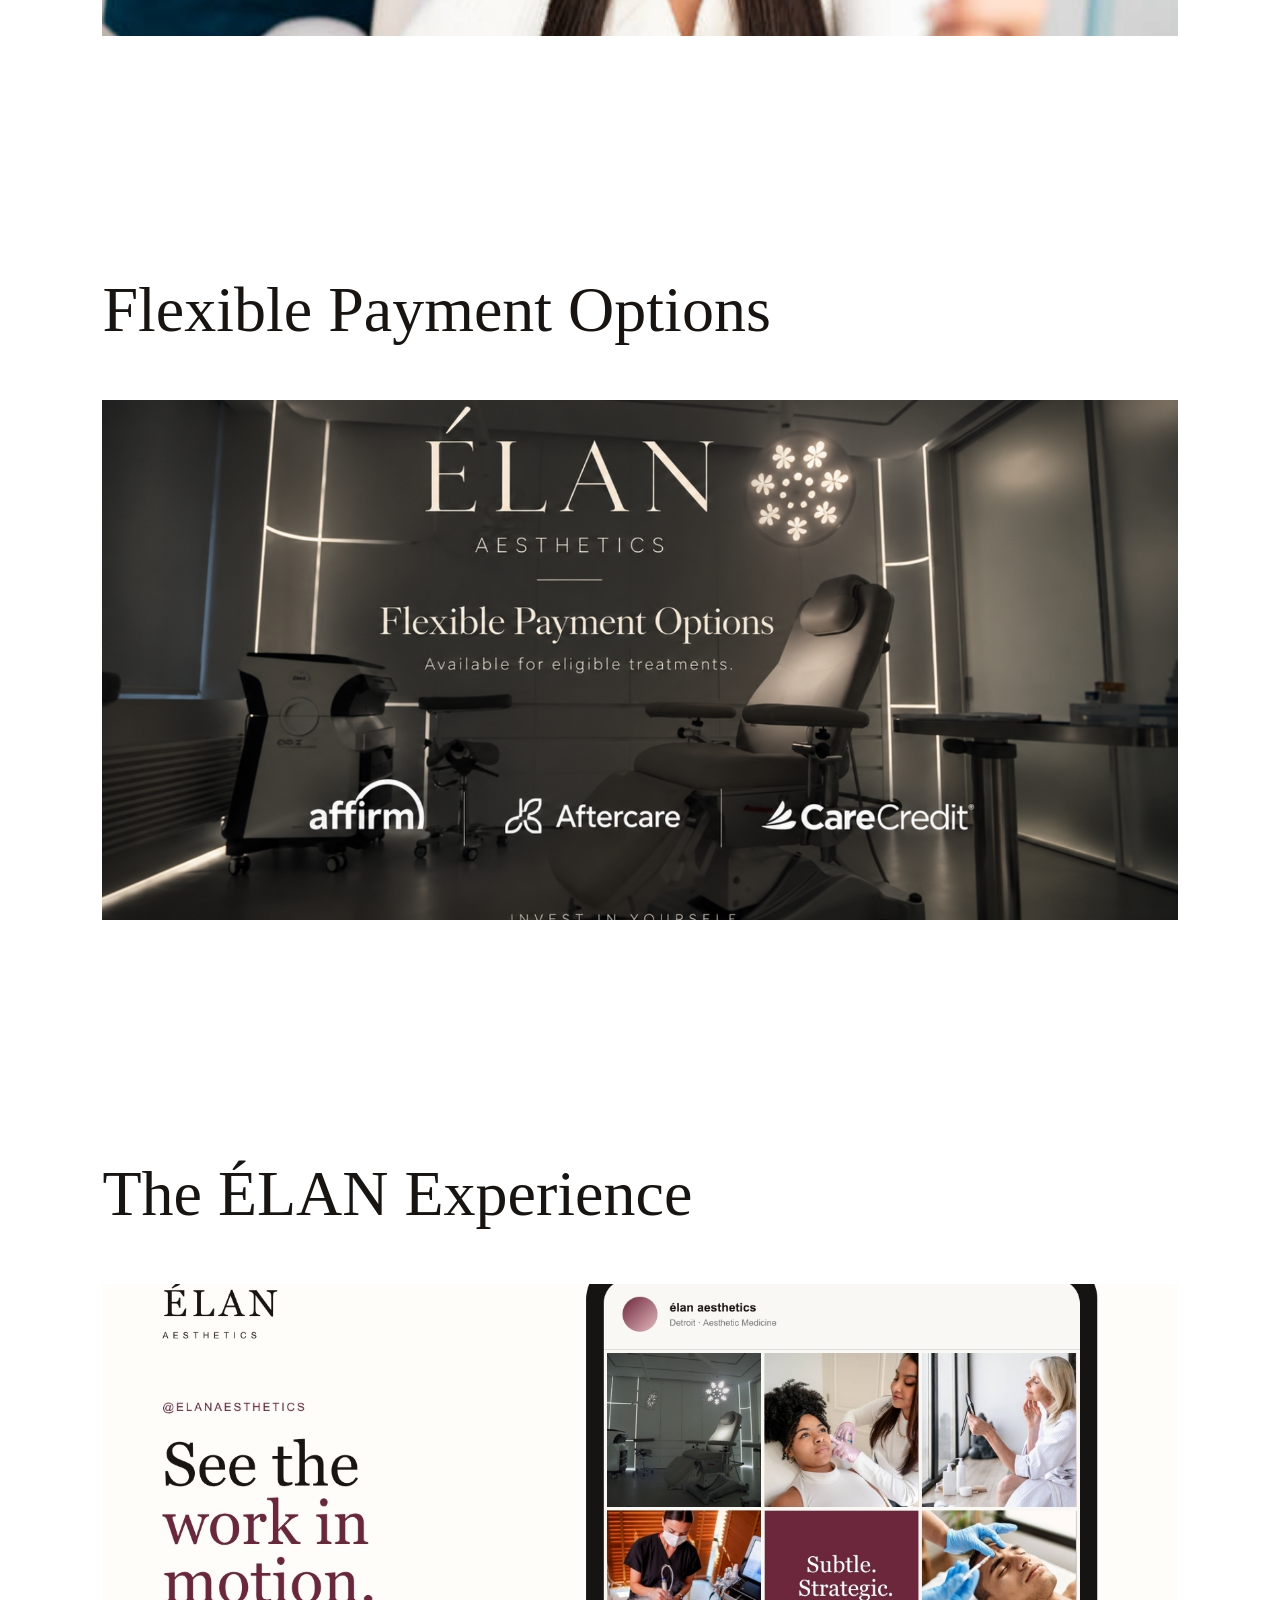
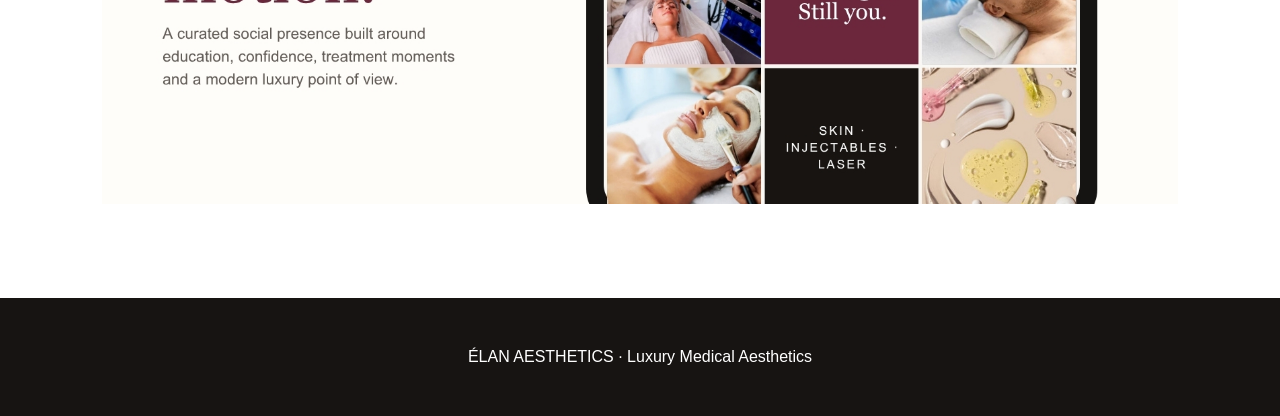
==== commit 50e0d7ff: "Add files via upload" ====
--- a/index.html
+++ b/index.html
@@ -6,58 +6,49 @@
 <link rel="stylesheet" href="styles.css">
 </head>
 <body>
-<header><div class="logo">ÉLAN<small>AESTHETICS</small></div><nav>Treatments · Results · Membership · Book</nav></header>
+<header class="site-header">
+<div class="brand">
+<div class="brand-main">ÉLAN</div>
+<div class="brand-sub">AESTHETICS</div>
+</div>
+<nav>Treatments · Results · Membership · Book</nav>
+</header>
 
 <section class="hero">
-<div>
+<div class="hero-copy">
 <p class="eyebrow">Detroit Luxury Aesthetics</p>
 <h1>Enhancing your natural beauty through personalized aesthetic medicine.</h1>
 <p>Modern treatments, expert guidance, and a luxury patient experience from consultation to aftercare.</p>
-<button>Book Consultation</button>
-<button class="outline">Find Your Treatment</button>
+<a class="btn">Book Consultation</a>
+<a class="btn btn-light">Find Your Treatment</a>
 </div>
+<div class="hero-media">
 <img src="elan-treatment-room.JPG" alt="ÉLAN treatment room">
-</section>
-
-<section class="finder">
-<h2>Find Your Treatment</h2>
-<div class="cards"><div>Wrinkles</div><div>Volume Loss</div><div>Skin Texture</div><div>Laser</div></div>
-<button>Get My Recommendation</button>
-</section>
-
-<section class="trust">
-<h2>The ÉLAN Experience</h2>
-<p>Medical expertise meets luxury hospitality.</p>
-<div class="cards"><div>Expert Providers</div><div>Personalized Plans</div><div>Premium Aftercare</div></div>
-</section>
-
-<section>
-<h2>Featured Treatments</h2>
-<div class="grid">
-<img src="elan-injectables-black-woman.JPG">
-<img src="elan-lip-filler.JPG">
-<img src="elan-laser-hair-removal.JPG">
 </div>
 </section>
 
-<section>
-<h2>Before & After Results</h2>
-<img class="wide" src="elan-client-results.JPG">
+<section class="section">
+<h2>Featured Treatments</h2>
+<div class="treatment-grid">
+<img src="elan-injectables-black-woman.JPG" alt="Injectables">
+<img src="elan-lip-filler.JPG" alt="Lip filler">
+<img src="elan-laser-hair-removal.JPG" alt="Laser">
+</div>
 </section>
 
-<section>
-<h2>Flexible Payment Options</h2>
-<img class="wide" src="elan-financing.JPG">
+<section class="section">
+<h2>Results Gallery</h2>
+<img class="wide" src="elan-client-results.JPG" alt="Results">
 </section>
 
-<section>
-<h2>ÉLAN Membership</h2>
-<div class="membership">Monthly treatments · Priority booking · Exclusive savings</div>
+<section class="section">
+<h2>Flexible Payment Options</h2>
+<img class="wide" src="elan-financing.JPG" alt="Financing options">
 </section>
 
-<section>
-<h2>Instagram</h2>
-<img class="wide" src="elan-instagram-grid.JPG">
+<section class="section">
+<h2>The ÉLAN Experience</h2>
+<img class="wide" src="elan-instagram-grid.JPG" alt="Instagram">
 </section>
 
 <footer>ÉLAN AESTHETICS · Luxury Medical Aesthetics</footer>
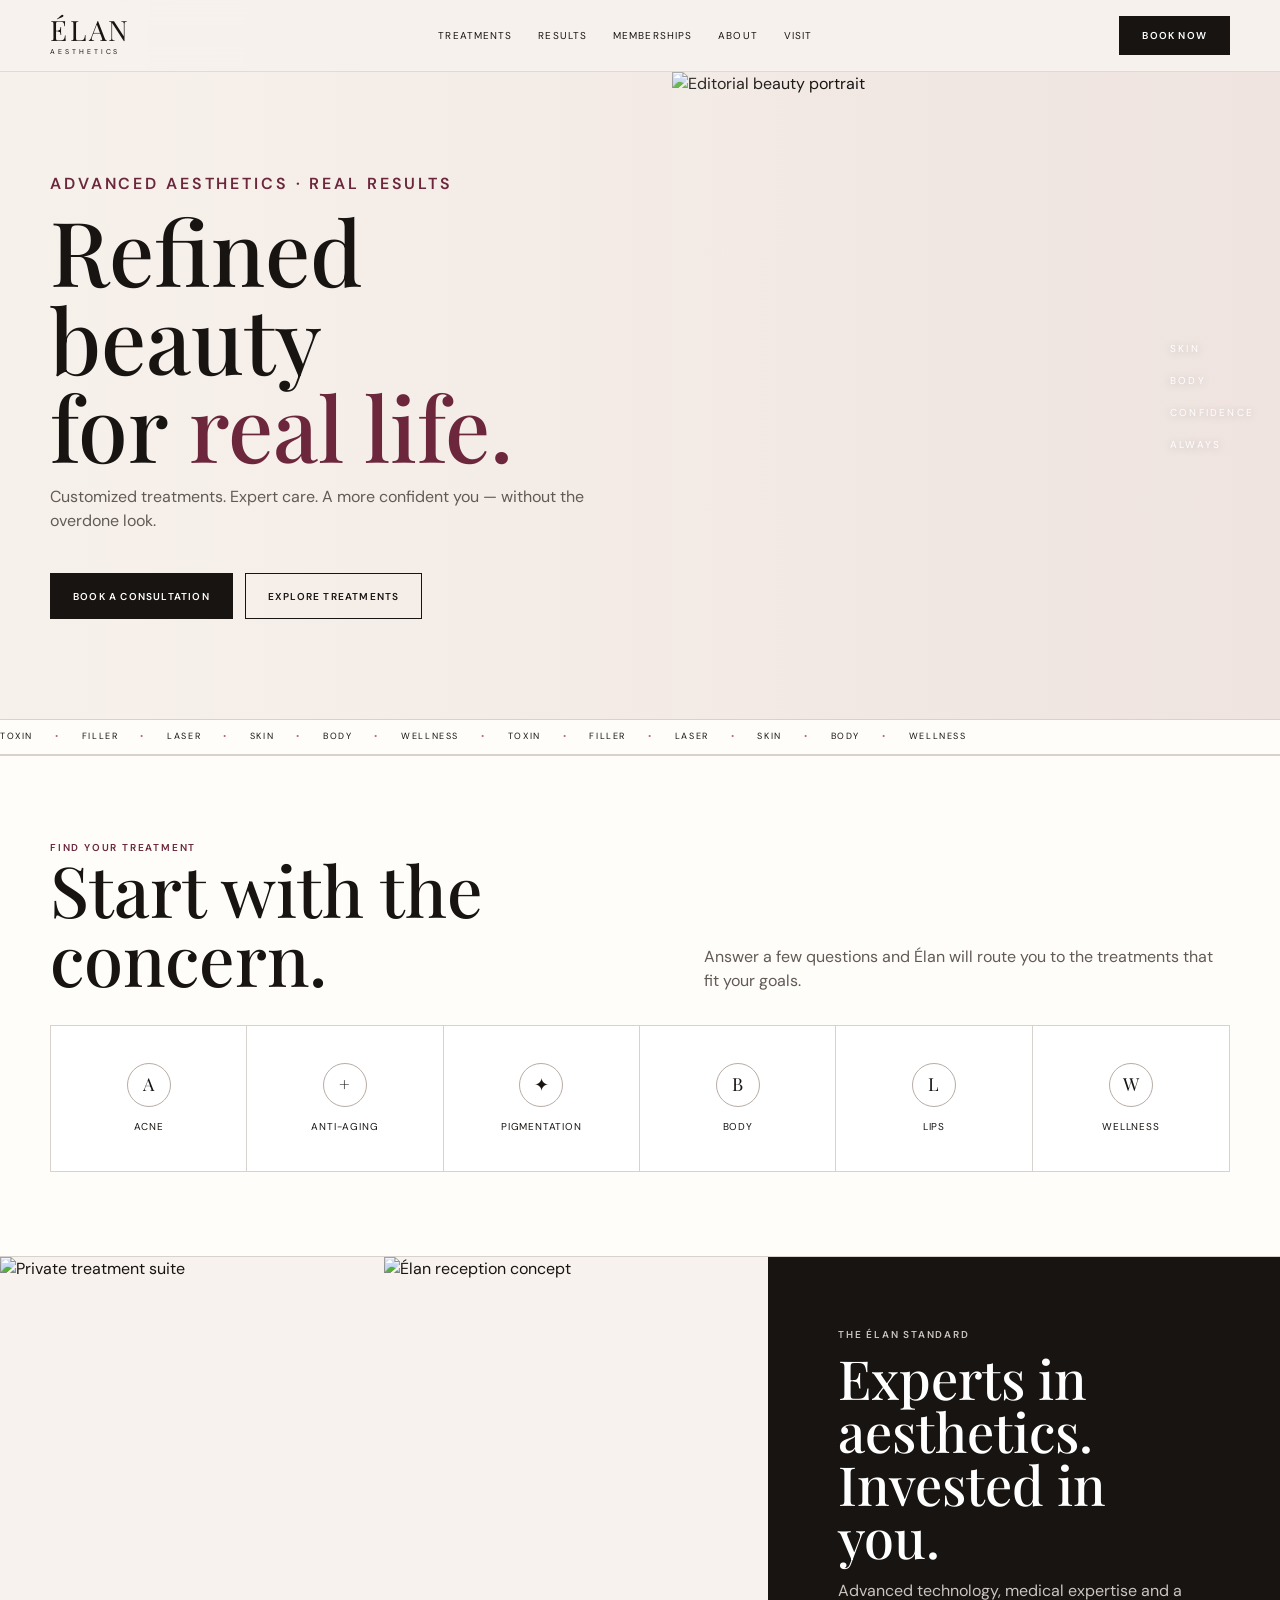
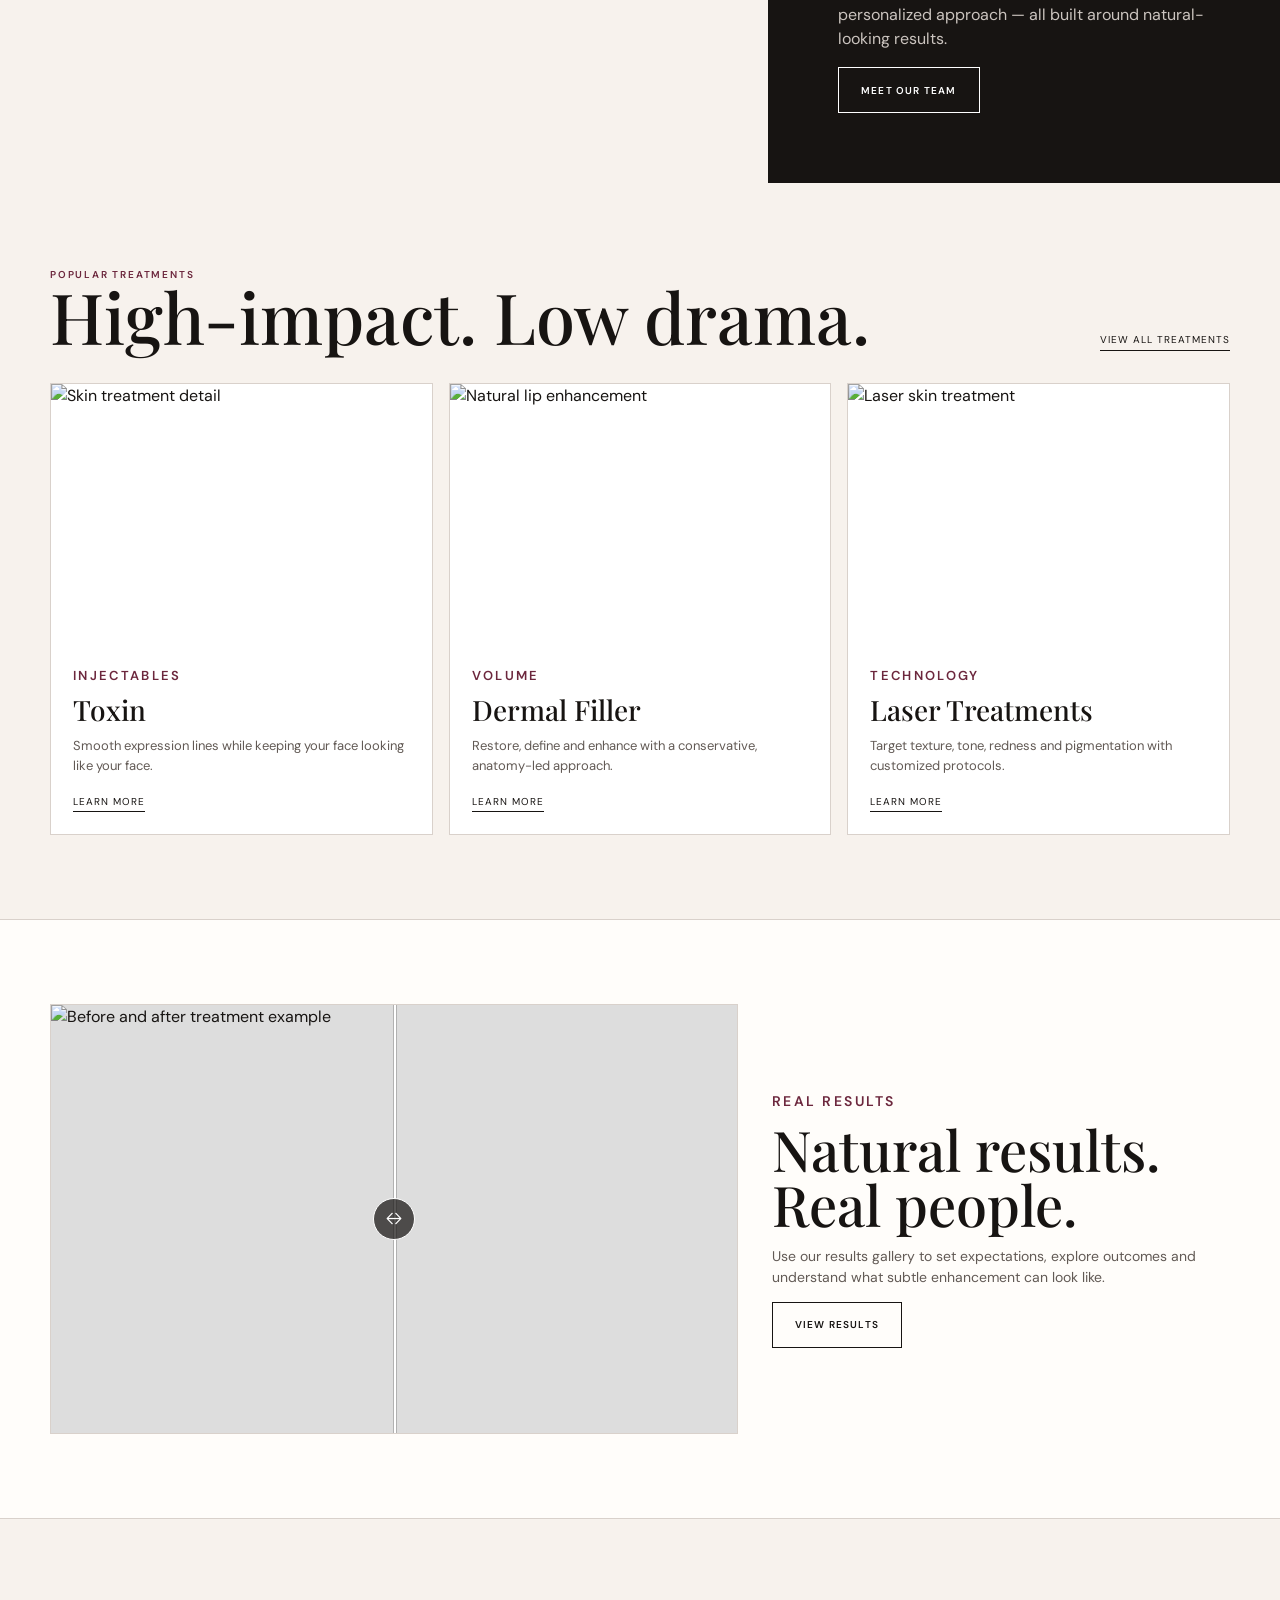
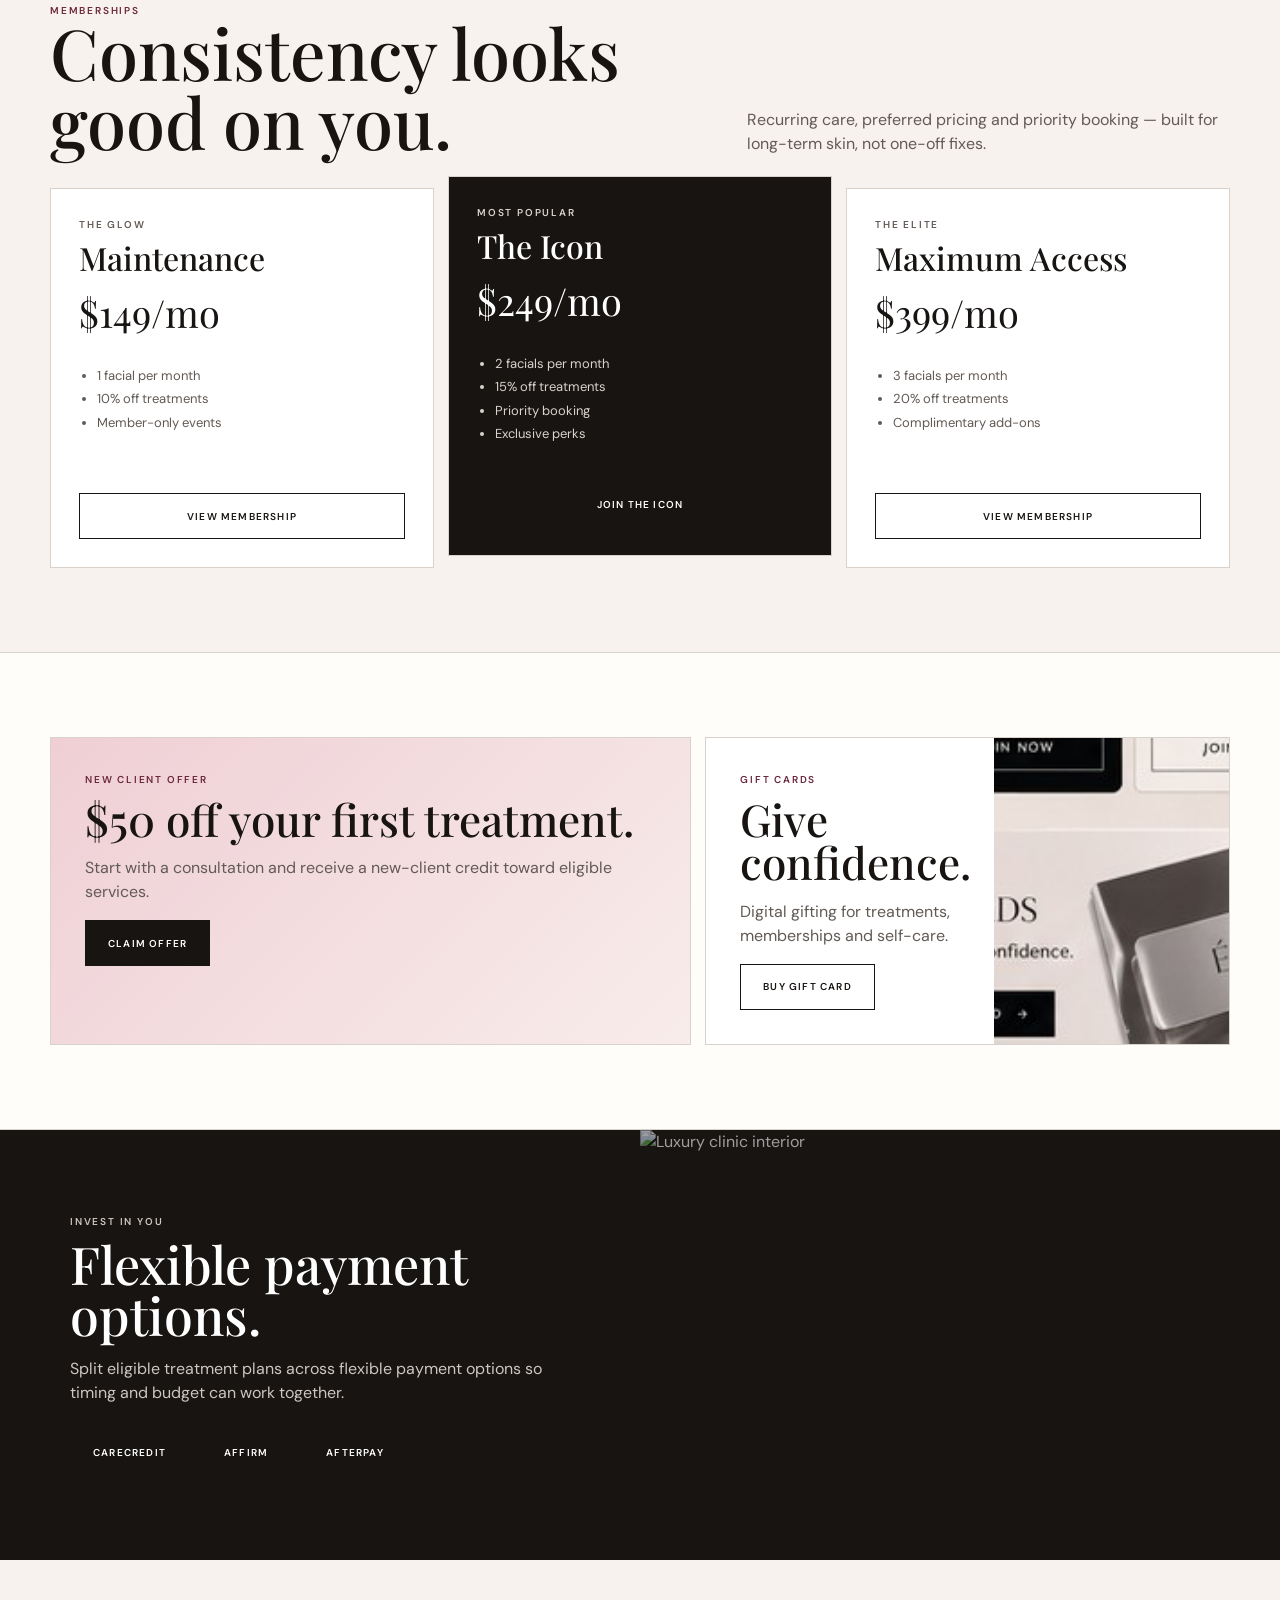
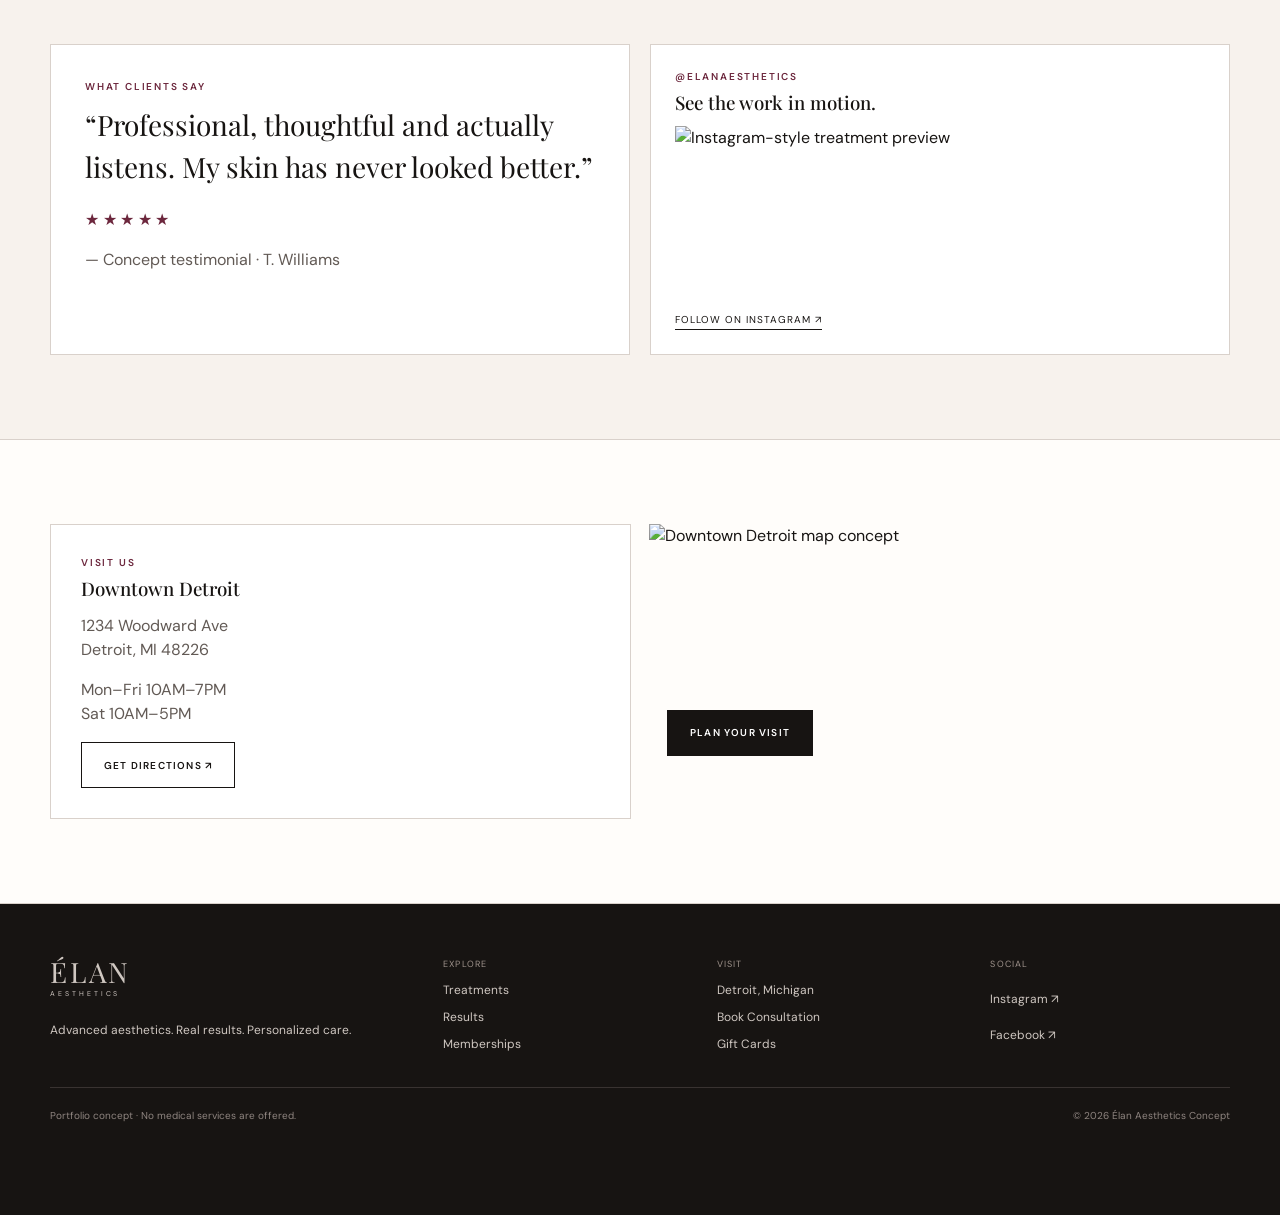
==== commit 667c2c76: "Add files via upload" ====
--- a/index.html
+++ b/index.html
@@ -1,56 +1,114 @@
 <!doctype html>
-<html>
+<html lang="en">
 <head>
 <meta charset="utf-8">
-<title>ÉLAN Aesthetics | Luxury Medical Aesthetics</title>
+<meta name="viewport" content="width=device-width,initial-scale=1">
+<meta name="theme-color" content="#f7f2ed">
+<meta name="robots" content="noindex,nofollow">
+<meta name="description" content="Luxury med spa and aesthetic medicine portfolio concept for Detroit.">
+<title>Élan Aesthetics — Detroit Aesthetic Medicine Concept</title>
+<link rel="preconnect" href="https://fonts.googleapis.com">
+<link rel="preconnect" href="https://fonts.gstatic.com" crossorigin>
+<link href="https://fonts.googleapis.com/css2?family=DM+Sans:wght@400;500;600&family=Playfair+Display:wght@400;500;600&display=swap" rel="stylesheet">
 <link rel="stylesheet" href="styles.css">
+<link rel="icon" href="favicon.svg" type="image/svg+xml">
 </head>
 <body>
-<header class="site-header">
-<div class="brand">
-<div class="brand-main">ÉLAN</div>
-<div class="brand-sub">AESTHETICS</div>
-</div>
-<nav>Treatments · Results · Membership · Book</nav>
+<a class="skip-link" href="#main-content">Skip to content</a>
+<header class="site-header" data-header>
+<a class="brand" href="index.html" aria-label="Élan Aesthetics home"><span class="brand-main">ÉLAN</span><span class="brand-sub">AESTHETICS</span></a>
+<nav class="desktop-nav" aria-label="Primary"><a href="treatments.html">Treatments</a><a href="results.html">Results</a><a href="memberships.html">Memberships</a><a href="about.html">About</a><a href="visit.html">Visit</a></nav>
+<a class="btn btn-dark header-cta" href="book.html">Book Now</a>
+<button class="menu-toggle" type="button" data-menu-toggle aria-expanded="false" aria-controls="mobile-menu"><span></span><span></span><span class="sr-only">Open menu</span></button>
+<div class="mobile-menu" id="mobile-menu" data-mobile-menu><a href="treatments.html">Treatments</a><a href="results.html">Results</a><a href="memberships.html">Memberships</a><a href="about.html">About</a><a href="visit.html">Visit</a><a class="btn btn-dark" href="book.html">Book Now</a></div>
 </header>
+<main id="main-content">
+<section class="hero">
+  <div class="hero-copy">
+    <p class="eyebrow rose">Advanced aesthetics · Real results</p>
+    <h1>Refined beauty<br>for <em>real life.</em></h1>
+    <p>Customized treatments. Expert care. A more confident you — without the overdone look.</p>
+    <div class="hero-actions"><a class="btn btn-dark" href="book.html">Book a Consultation</a><a class="btn btn-light" href="treatments.html">Explore Treatments</a></div>
+  </div>
+  <div class="hero-media">
+    <img src="hero-face.jpg" alt="Editorial beauty portrait">
+    <div class="hero-rail"><span>Skin</span><span>Body</span><span>Confidence</span><span>Always</span></div>
+  </div>
+</section>
+<section class="brand-marquee" aria-hidden="true"><div class="brand-marquee-track"><span>TOXIN</span><i>•</i><span>FILLER</span><i>•</i><span>LASER</span><i>•</i><span>SKIN</span><i>•</i><span>BODY</span><i>•</i><span>WELLNESS</span><i>•</i><span>TOXIN</span><i>•</i><span>FILLER</span><i>•</i><span>LASER</span><i>•</i><span>SKIN</span><i>•</i><span>BODY</span><i>•</i><span>WELLNESS</span></div></section>
 
-<section class="hero">
-<div class="hero-copy">
-<p class="eyebrow">Detroit Luxury Aesthetics</p>
-<h1>Enhancing your natural beauty through personalized aesthetic medicine.</h1>
-<p>Modern treatments, expert guidance, and a luxury patient experience from consultation to aftercare.</p>
-<a class="btn">Book Consultation</a>
-<a class="btn btn-light">Find Your Treatment</a>
-</div>
-<div class="hero-media">
-<img src="elan-treatment-room.JPG" alt="ÉLAN treatment room">
-</div>
+<section class="section alt">
+ <div class="shell section-head"><div><p class="eyebrow rose">Find Your Treatment</p><h2>Start with the concern.</h2></div><p>Answer a few questions and Élan will route you to the treatments that fit your goals.</p></div>
+ <div class="shell concern-grid">
+  <a class="concern-card" href="treatments.html"><span class="concern-icon">A</span><span>Acne</span></a>
+  <a class="concern-card" href="treatments.html"><span class="concern-icon">+</span><span>Anti-aging</span></a>
+  <a class="concern-card" href="treatments.html"><span class="concern-icon">✦</span><span>Pigmentation</span></a>
+  <a class="concern-card" href="treatments.html"><span class="concern-icon">B</span><span>Body</span></a>
+  <a class="concern-card" href="filler.html"><span class="concern-icon">L</span><span>Lips</span></a>
+  <a class="concern-card" href="memberships.html"><span class="concern-icon">W</span><span>Wellness</span></a>
+ </div>
+</section>
+
+<section class="split-story">
+ <div class="story-images"><img src="clinic-interior.jpg" alt="Private treatment suite"><img src="reception.jpg" alt="Élan reception concept"></div>
+ <div class="story-copy"><p class="eyebrow">The Élan Standard</p><h2>Experts in aesthetics. Invested in you.</h2><p>Advanced technology, medical expertise and a personalized approach — all built around natural-looking results.</p><a class="btn" href="about.html">Meet Our Team</a></div>
 </section>
 
 <section class="section">
-<h2>Featured Treatments</h2>
-<div class="treatment-grid">
-<img src="elan-injectables-black-woman.JPG" alt="Injectables">
-<img src="elan-lip-filler.JPG" alt="Lip filler">
-<img src="elan-laser-hair-removal.JPG" alt="Laser">
-</div>
+ <div class="shell section-head"><div><p class="eyebrow rose">Popular Treatments</p><h2>High-impact. Low drama.</h2></div><a class="text-link" href="treatments.html">View all treatments</a></div>
+ <div class="shell treatment-grid">
+  <article class="treatment-card"><img src="treatment-skin.jpg" alt="Skin treatment detail"><div class="treatment-card-body"><p class="eyebrow rose">Injectables</p><h3>Toxin</h3><p>Smooth expression lines while keeping your face looking like your face.</p><a class="text-link" href="toxin.html">Learn more</a></div></article>
+  <article class="treatment-card"><img src="treatment-lips.jpg" alt="Natural lip enhancement"><div class="treatment-card-body"><p class="eyebrow rose">Volume</p><h3>Dermal Filler</h3><p>Restore, define and enhance with a conservative, anatomy-led approach.</p><a class="text-link" href="filler.html">Learn more</a></div></article>
+  <article class="treatment-card"><img src="treatment-laser.jpg" alt="Laser skin treatment"><div class="treatment-card-body"><p class="eyebrow rose">Technology</p><h3>Laser Treatments</h3><p>Target texture, tone, redness and pigmentation with customized protocols.</p><a class="text-link" href="laser.html">Learn more</a></div></article>
+ </div>
+</section>
+
+<section class="section alt">
+ <div class="shell results-layout">
+  <div class="ba-slider" data-ba><img src="results-before-after.jpg" alt="Before and after treatment example"><img class="ba-after" src="hero-face.jpg" alt="After treatment concept"><span class="ba-divider"></span><span class="ba-handle">↔</span><input class="ba-range" type="range" min="0" max="100" value="50" aria-label="Before and after comparison"></div>
+  <div class="results-copy"><p class="eyebrow rose">Real Results</p><h2>Natural results. Real people.</h2><p>Use our results gallery to set expectations, explore outcomes and understand what subtle enhancement can look like.</p><a class="btn btn-light" href="results.html">View Results</a></div>
+ </div>
 </section>
 
 <section class="section">
-<h2>Results Gallery</h2>
-<img class="wide" src="elan-client-results.JPG" alt="Results">
+ <div class="shell section-head"><div><p class="eyebrow rose">Memberships</p><h2>Consistency looks good on you.</h2></div><p>Recurring care, preferred pricing and priority booking — built for long-term skin, not one-off fixes.</p></div>
+ <div class="shell membership-grid">
+  <article class="membership-card"><p class="eyebrow">The Glow</p><h3>Maintenance</h3><div class="membership-price">$149<span>/mo</span></div><ul><li>1 facial per month</li><li>10% off treatments</li><li>Member-only events</li></ul><a class="btn btn-light" href="memberships.html">View Membership</a></article>
+  <article class="membership-card featured"><p class="eyebrow">Most Popular</p><h3>The Icon</h3><div class="membership-price">$249<span>/mo</span></div><ul><li>2 facials per month</li><li>15% off treatments</li><li>Priority booking</li><li>Exclusive perks</li></ul><a class="btn" href="memberships.html">Join The Icon</a></article>
+  <article class="membership-card"><p class="eyebrow">The Elite</p><h3>Maximum Access</h3><div class="membership-price">$399<span>/mo</span></div><ul><li>3 facials per month</li><li>20% off treatments</li><li>Complimentary add-ons</li></ul><a class="btn btn-light" href="memberships.html">View Membership</a></article>
+ </div>
 </section>
 
-<section class="section">
-<h2>Flexible Payment Options</h2>
-<img class="wide" src="elan-financing.JPG" alt="Financing options">
-</section>
+<section class="section alt"><div class="shell promo-grid">
+ <article class="promo-card promo-offer"><p class="eyebrow rose">New Client Offer</p><h3>$50 off your first treatment.</h3><p>Start with a consultation and receive a new-client credit toward eligible services.</p><a class="btn btn-dark" href="book.html">Claim Offer</a></article>
+ <article class="promo-card promo-gift"><div class="promo-copy"><p class="eyebrow rose">Gift Cards</p><h3>Give confidence.</h3><p>Digital gifting for treatments, memberships and self-care.</p><a class="btn btn-light" href="gift-cards.html">Buy Gift Card</a></div><img src="gift-card.jpg" alt="Élan gift card concept"></article>
+</div></section>
 
-<section class="section">
-<h2>The ÉLAN Experience</h2>
-<img class="wide" src="elan-instagram-grid.JPG" alt="Instagram">
-</section>
+<section class="finance-section"><div class="finance-grid">
+ <div class="finance-copy"><p class="eyebrow">Invest in You</p><h2>Flexible payment options.</h2><p>Split eligible treatment plans across flexible payment options so timing and budget can work together.</p><div class="hero-actions"><span class="btn">CareCredit</span><span class="btn">Affirm</span><span class="btn">Afterpay</span></div></div>
+ <div class="finance-image"><img src="financing.jpg" alt="Luxury clinic interior"></div>
+</div></section>
 
-<footer>ÉLAN AESTHETICS · Luxury Medical Aesthetics</footer>
-</body>
-</html>
+<section class="section"><div class="shell testimonial-social">
+ <article class="testimonial"><p class="eyebrow rose">What Clients Say</p><blockquote>“Professional, thoughtful and actually listens. My skin has never looked better.”</blockquote><div class="stars">★★★★★</div><p>— Concept testimonial · T. Williams</p></article>
+ <article class="social-panel"><p class="eyebrow rose">@ELANAESTHETICS</p><h3>See the work in motion.</h3><img src="instagram-strip.jpg" alt="Instagram-style treatment preview"><a class="text-link" href="https://www.instagram.com/" target="_blank" rel="noopener">Follow on Instagram ↗</a></article>
+</div></section>
+
+<section class="section alt"><div class="shell visit-grid">
+ <article class="visit-card"><p class="eyebrow rose">Visit Us</p><h3>Downtown Detroit</h3><p>1234 Woodward Ave<br>Detroit, MI 48226</p><p>Mon–Fri 10AM–7PM<br>Sat 10AM–5PM</p><a class="btn btn-light" href="https://www.google.com/maps/search/?api=1&query=Downtown+Detroit%2C+MI" target="_blank" rel="noopener">Get Directions ↗</a></article>
+ <article class="map-preview"><img src="location-map.jpg" alt="Downtown Detroit map concept"><a class="btn btn-dark" href="visit.html">Plan Your Visit</a></article>
+</div></section>
+</main>
+<footer class="site-footer">
+<div class="shell footer-grid">
+  <div><a class="brand footer-brand" href="index.html"><span class="brand-main">ÉLAN</span><span class="brand-sub">AESTHETICS</span></a><p>Advanced aesthetics. Real results. Personalized care.</p></div>
+  <div><span class="footer-label">Explore</span><a href="treatments.html">Treatments</a><a href="results.html">Results</a><a href="memberships.html">Memberships</a></div>
+  <div><span class="footer-label">Visit</span><a href="visit.html">Detroit, Michigan</a><a href="book.html">Book Consultation</a><a href="gift-cards.html">Gift Cards</a></div>
+  <div><span class="footer-label">Social</span><a href="https://www.instagram.com/" target="_blank" rel="noopener">Instagram ↗</a><a href="https://www.facebook.com/" target="_blank" rel="noopener">Facebook ↗</a></div>
+</div>
+<div class="shell footer-bottom"><span>Portfolio concept · No medical services are offered.</span><span>© 2026 Élan Aesthetics Concept</span></div>
+</footer>
+<div class="mobile-action-bar"><a href="tel:+13135550123">Call</a><a href="book.html">Book</a></div>
+<div class="toast" role="status" aria-live="polite" data-toast>Demo only — nothing was submitted.</div>
+<script src="script.js"></script>
+</body></html>
--- a/styles.css
+++ b/styles.css
@@ -1,14 +1,62 @@
-:root{--cream:#f7f2ed;--ink:#171412;--rose:#7b3448}
-*{box-sizing:border-box}body{margin:0;font-family:Arial,sans-serif;color:var(--ink);background:#fff}
-header{height:90px;padding:20px 6%;display:flex;justify-content:space-between;align-items:center;border-bottom:1px solid #ddd;position:sticky;top:0;background:white}
-.logo{font-family:Georgia;font-size:36px;letter-spacing:8px}.logo small{display:block;font:11px Arial;letter-spacing:6px}
-section{padding:90px 8%}.hero{display:grid;grid-template-columns:1fr 1fr;gap:50px;align-items:center;background:var(--cream)}
-.hero img,.wide{width:100%;height:520px;object-fit:cover}
-h1,h2{font-family:Georgia;font-weight:400;font-size:clamp(2.5rem,5vw,5rem)}
-button{padding:16px 28px;background:var(--ink);color:white;border:0;margin:10px}
-.outline{background:white;color:black;border:1px solid black}
-.cards,.grid{display:grid;grid-template-columns:repeat(3,1fr);gap:20px}
-.cards div,.membership{padding:35px;border:1px solid #ddd;background:#faf7f3}
-.grid img{height:350px;object-fit:cover;width:100%}
-footer{background:#171412;color:white;padding:50px;text-align:center}
-@media(max-width:800px){.hero,.cards,.grid{grid-template-columns:1fr}}+
+:root{
+ --ink:#171412;--ink-2:#2a2421;--cream:#f7f2ed;--paper:#fffdfa;--blush:#ead7d4;--rose:#b76f78;--wine:#6c273d;--silver:#bdb8b3;--line:#d9d1cb;--muted:#7f756f;
+ --shell:min(1180px,calc(100vw - 44px));
+}
+*{box-sizing:border-box}
+html{scroll-behavior:smooth;background:var(--cream)}
+body{margin:0;background:var(--cream);color:var(--ink);font-family:'DM Sans',sans-serif;line-height:1.5}
+img{display:block;max-width:100%}
+a{color:inherit;text-decoration:none}
+button,input,select,textarea{font:inherit}
+button{cursor:pointer}
+.skip-link{position:fixed;left:14px;top:10px;z-index:999;transform:translateY(-160%);background:var(--ink);color:white;padding:10px 14px}.skip-link:focus{transform:none}
+.sr-only{position:absolute;width:1px;height:1px;padding:0;margin:-1px;overflow:hidden;clip:rect(0,0,0,0);white-space:nowrap;border:0}
+.shell{width:var(--shell);margin-inline:auto}
+h1,h2,h3,h4{font-family:'Playfair Display',serif;font-weight:500;line-height:.98;margin:0}
+p{color:#625a55}
+.eyebrow{margin:0 0 10px;font-size:10px;letter-spacing:.18em;text-transform:uppercase;font-weight:600}
+.eyebrow.rose{color:var(--wine)}
+.btn{display:inline-flex;align-items:center;justify-content:center;min-height:46px;padding:0 22px;border:1px solid var(--ink);font-size:10px;text-transform:uppercase;letter-spacing:.12em;font-weight:600;transition:.2s}
+.btn:hover{transform:translateY(-2px)}
+.btn-dark{background:var(--ink);color:white}.btn-light{background:transparent;color:var(--ink)}.btn-rose{background:var(--wine);color:white;border-color:var(--wine)}
+.text-link{font-size:10px;text-transform:uppercase;letter-spacing:.1em;border-bottom:1px solid currentColor;padding-bottom:3px}
+.site-header{position:fixed;z-index:70;top:0;left:0;right:0;height:72px;display:grid;grid-template-columns:auto 1fr auto;align-items:center;gap:30px;padding:0 max(22px,calc((100vw - 1180px)/2));background:rgba(247,242,237,.94);border-bottom:1px solid rgba(23,20,18,.10);backdrop-filter:blur(14px)}
+.brand{display:inline-flex;flex-direction:column;line-height:1}.brand-main{font-family:'Playfair Display';font-size:28px;letter-spacing:.10em}.brand-sub{font-size:7px;letter-spacing:.42em;margin-top:4px}
+.desktop-nav{display:flex;justify-content:center;gap:26px}.desktop-nav a{font-size:10px;text-transform:uppercase;letter-spacing:.11em}.desktop-nav a[aria-current=page]{color:var(--wine)}
+.header-cta{min-height:39px}.menu-toggle,.mobile-menu{display:none}
+.hero{padding-top:72px;min-height:680px;display:grid;grid-template-columns:1.05fr .95fr;background:linear-gradient(90deg,#f7f1ec,#efe4df)}
+.hero-copy{padding:100px max(46px,calc((100vw - 1180px)/2));padding-right:50px;display:flex;flex-direction:column;justify-content:center}
+.hero h1{font-size:clamp(64px,7vw,108px);max-width:680px}.hero h1 em{font-style:normal;color:var(--wine)}
+.hero p{max-width:540px;font-size:16px}.hero-actions{display:flex;gap:12px;flex-wrap:wrap;margin-top:24px}
+.hero-media{position:relative;overflow:hidden}.hero-media img{width:100%;height:100%;object-fit:cover}.hero-media:after{content:'';position:absolute;inset:0;background:linear-gradient(90deg,rgba(247,242,237,.12),transparent 25%)}
+.hero-rail{position:absolute;right:26px;top:50%;z-index:2;transform:translateY(-50%);display:grid;gap:17px;font-size:10px;letter-spacing:.22em;text-transform:uppercase;color:white;text-shadow:0 1px 8px rgba(0,0,0,.25)}
+.brand-marquee{overflow:hidden;border-block:1px solid var(--line);background:#fffdfa}.brand-marquee-track{width:max-content;display:flex;gap:22px;padding:10px 0;animation:marquee 28s linear infinite;font-size:9px;letter-spacing:.18em;text-transform:uppercase}.brand-marquee-track i{font-style:normal;color:var(--rose)}
+@keyframes marquee{to{transform:translateX(-50%)}}
+.section{padding:84px 0}.section.alt{background:#fffdfa;border-block:1px solid var(--line)}.section-head{display:flex;justify-content:space-between;gap:28px;align-items:end;margin-bottom:32px}.section-head h2{font-size:clamp(42px,5.5vw,72px)}.section-head p{max-width:540px;margin:0}
+.concern-grid{display:grid;grid-template-columns:repeat(6,1fr);border:1px solid var(--line);background:#fff}.concern-card{min-height:145px;padding:22px;border-right:1px solid var(--line);display:flex;flex-direction:column;align-items:center;justify-content:center;text-align:center;gap:12px;transition:.2s}.concern-card:last-child{border-right:0}.concern-card:hover{background:#f8efec}.concern-icon{width:44px;height:44px;border:1px solid #b7aca5;border-radius:50%;display:grid;place-items:center;font-family:'Playfair Display';font-size:18px}.concern-card span:last-child{font-size:10px;text-transform:uppercase;letter-spacing:.08em}
+.split-story{display:grid;grid-template-columns:1.2fr .8fr;min-height:520px}.story-images{display:grid;grid-template-columns:1fr 1fr}.story-images img{width:100%;height:100%;object-fit:cover}.story-copy{background:var(--ink);color:white;padding:70px;display:flex;flex-direction:column;justify-content:center}.story-copy h2{font-size:54px}.story-copy p{color:#cbc4bf}.story-copy .btn{border-color:white;color:white;width:max-content}
+.treatment-grid{display:grid;grid-template-columns:repeat(3,1fr);gap:16px}.treatment-card{background:#fff;border:1px solid var(--line)}.treatment-card img{width:100%;height:260px;object-fit:cover}.treatment-card-body{padding:22px}.treatment-card h3{font-size:28px}.treatment-card p{font-size:13px}
+.results-layout{display:grid;grid-template-columns:1.2fr .8fr;gap:34px;align-items:center}.ba-slider{position:relative;overflow:hidden;border:1px solid var(--line);background:#ddd;min-height:430px}.ba-slider img{position:absolute;inset:0;width:100%;height:100%;object-fit:cover}.ba-after{clip-path:inset(0 0 0 50%)}.ba-divider{position:absolute;top:0;bottom:0;left:50%;width:2px;background:white;box-shadow:0 0 0 1px rgba(0,0,0,.2)}.ba-handle{position:absolute;left:50%;top:50%;transform:translate(-50%,-50%);width:42px;height:42px;border-radius:50%;border:1px solid white;background:rgba(23,20,18,.72);color:white;display:grid;place-items:center}.ba-range{position:absolute;inset:0;opacity:0;cursor:ew-resize}.results-copy h2{font-size:56px}.results-copy p{font-size:14px}
+.membership-grid{display:grid;grid-template-columns:repeat(3,1fr);gap:14px}.membership-card{border:1px solid var(--line);background:#fff;padding:28px;min-height:380px;display:flex;flex-direction:column}.membership-card.featured{background:var(--ink);color:white;transform:translateY(-12px)}.membership-card.featured p,.membership-card.featured li{color:#d9d2cd}.membership-card h3{font-size:32px}.membership-price{font-family:'Playfair Display';font-size:38px;margin:10px 0}.membership-card ul{padding-left:18px;color:#625a55;line-height:1.8;font-size:13px}.membership-card .btn{margin-top:auto}
+.promo-grid{display:grid;grid-template-columns:1.1fr .9fr;gap:14px}.promo-card{min-height:250px;padding:34px;position:relative;overflow:hidden;border:1px solid var(--line)}.promo-offer{background:linear-gradient(135deg,#efcfd5,#f8eceb)}.promo-card h3{font-size:44px}.promo-gift{background:#fff}.promo-gift img{position:absolute;right:0;top:0;width:45%;height:100%;object-fit:cover}.promo-gift .promo-copy{position:relative;z-index:2;max-width:52%}
+.finance-section{background:var(--ink);color:white}.finance-grid{display:grid;grid-template-columns:1fr 1fr;align-items:center}.finance-copy{padding:70px}.finance-copy h2{font-size:52px}.finance-copy p{color:#cec6c0}.finance-image img{width:100%;height:430px;object-fit:cover;filter:grayscale(.2) brightness(.62)}
+.testimonial-social{display:grid;grid-template-columns:1fr 1fr;gap:20px}.testimonial{padding:34px;border:1px solid var(--line);background:#fff}.testimonial blockquote{font-family:'Playfair Display';font-size:28px;margin:0 0 20px}.stars{letter-spacing:.22em;color:var(--wine)}.social-panel{border:1px solid var(--line);background:#fff;padding:24px}.social-panel img{width:100%;height:180px;object-fit:cover;margin-top:14px}
+.visit-grid{display:grid;grid-template-columns:1fr 1fr;gap:18px}.visit-card{border:1px solid var(--line);background:#fff;padding:30px}.map-preview{position:relative;overflow:hidden;height:250px}.map-preview img{width:100%;height:100%;object-fit:cover}.map-preview a{position:absolute;left:18px;bottom:18px}
+.page-main{padding-top:72px}.page-hero{padding:76px 0 58px;border-bottom:1px solid var(--line);background:linear-gradient(135deg,#fffdfa,#eee3de)}.page-hero h1{font-size:clamp(56px,7vw,96px)}.page-hero p{max-width:650px}
+.filter-row{display:flex;gap:10px;flex-wrap:wrap;margin-bottom:24px}.filter-btn{min-height:40px;border:1px solid var(--line);background:#fff;padding:0 14px;font-size:10px;text-transform:uppercase;letter-spacing:.08em}.filter-btn.active{background:var(--ink);color:white;border-color:var(--ink)}
+.detail-grid{display:grid;grid-template-columns:1fr 1fr;gap:42px;align-items:start}.detail-image img{width:100%;height:620px;object-fit:cover}.detail-copy h2{font-size:54px}.fact-list{display:grid;border-top:1px solid var(--line);margin:24px 0}.fact-list div{display:flex;justify-content:space-between;gap:18px;padding:14px 0;border-bottom:1px solid var(--line);font-size:13px}.fact-list span{font-size:10px;text-transform:uppercase;letter-spacing:.08em;color:var(--muted)}
+.quiz-shell{display:grid;grid-template-columns:1.1fr .9fr;gap:20px}.quiz-card{border:1px solid var(--line);background:#fff;padding:30px}.quiz-card h3{font-size:34px}.choice-grid{display:grid;grid-template-columns:1fr 1fr;gap:10px}.choice-card{position:relative}.choice-card input{position:absolute;opacity:0}.choice-card span{display:flex;align-items:center;min-height:52px;padding:0 14px;border:1px solid var(--line);cursor:pointer}.choice-card input:checked+span{border-color:var(--wine);background:#f7e7e7}.quiz-result{border:1px solid var(--line);background:var(--ink);color:white;padding:30px}.quiz-result h3{font-size:36px}.quiz-result p{color:#d2cac5}
+.package-builder{display:grid;grid-template-columns:1fr .8fr;gap:20px}.service-list{display:grid;gap:10px}.service-row{display:flex;justify-content:space-between;align-items:center;border:1px solid var(--line);background:#fff;padding:16px}.service-row button{border:1px solid var(--ink);background:transparent;width:34px;height:34px}.builder-panel{position:sticky;top:96px;border:1px solid var(--line);background:#fff;padding:26px}.builder-total{font-family:'Playfair Display';font-size:38px}.builder-items{display:grid;gap:8px;min-height:70px}.builder-item{display:flex;justify-content:space-between;font-size:12px;border-bottom:1px solid var(--line);padding-bottom:8px}
+.provider-grid{display:grid;grid-template-columns:repeat(3,1fr);gap:14px}.provider-card{border:1px solid var(--line);background:#fff;padding:24px}.provider-avatar{height:230px;background:linear-gradient(135deg,#e6d7d0,#f8f2ed);display:grid;place-items:center;font-family:'Playfair Display';font-size:54px;color:#8e7770}.provider-card h3{font-size:28px;margin-top:18px}
+.form-shell{max-width:900px}.demo-form{display:grid;grid-template-columns:1fr 1fr;gap:14px}.demo-form label{display:grid;gap:7px}.demo-form label span{font-size:9px;text-transform:uppercase;letter-spacing:.1em}.demo-form input,.demo-form select,.demo-form textarea{width:100%;border:1px solid var(--line);background:#fff;padding:13px 14px;min-height:48px}.demo-form textarea{min-height:120px;resize:vertical}.demo-form .full{grid-column:1/-1}
+.timeline{display:grid;grid-template-columns:repeat(4,1fr);gap:1px;background:var(--line);border:1px solid var(--line)}.timeline-step{background:#fff;padding:24px}.timeline-step strong{font-family:'Playfair Display';font-size:26px}.timeline-step span{display:block;font-size:10px;text-transform:uppercase;letter-spacing:.1em;color:var(--wine);margin-bottom:10px}
+.site-footer{background:var(--ink);color:white;padding:54px 0 92px}.footer-grid{display:grid;grid-template-columns:1.5fr repeat(3,1fr);gap:34px}.footer-grid>div{display:grid;gap:9px}.footer-grid p,.footer-grid a{color:#cfc7c1;font-size:12px}.footer-label{font-size:9px;text-transform:uppercase;letter-spacing:.12em;color:#9f938c}.footer-bottom{display:flex;justify-content:space-between;gap:20px;margin-top:34px;padding-top:20px;border-top:1px solid #393331;color:#8f8580;font-size:10px}.mobile-action-bar{display:none}.toast{position:fixed;right:18px;bottom:18px;z-index:90;background:var(--ink);color:white;padding:13px 17px;transform:translateY(160%);opacity:0;transition:.25s}.toast.show{transform:none;opacity:1}
+@media(max-width:900px){
+ .site-header{height:66px;padding:0 18px;grid-template-columns:auto 1fr auto}.desktop-nav,.header-cta{display:none}.menu-toggle{display:grid;gap:6px;justify-self:end;background:none;border:0;padding:10px}.menu-toggle span:not(.sr-only){width:24px;height:1px;background:var(--ink);display:block}.mobile-menu{position:absolute;top:66px;left:0;right:0;background:var(--cream);border-bottom:1px solid var(--line);padding:22px;flex-direction:column;gap:18px}.mobile-menu.open{display:flex}
+ .hero{grid-template-columns:1fr;padding-top:66px}.hero-copy{padding:72px 28px 44px}.hero-media{height:520px}.section{padding:64px 0}.concern-grid{grid-template-columns:repeat(3,1fr)}.concern-card:nth-child(3){border-right:0}.split-story,.results-layout,.promo-grid,.finance-grid,.quiz-shell,.package-builder,.detail-grid{grid-template-columns:1fr}.story-copy{padding:54px 28px}.treatment-grid,.provider-grid{grid-template-columns:1fr 1fr}.membership-grid{grid-template-columns:1fr}.membership-card.featured{transform:none}.testimonial-social,.visit-grid{grid-template-columns:1fr}.footer-grid{grid-template-columns:1fr 1fr}.mobile-action-bar{display:grid;position:fixed;z-index:65;left:0;right:0;bottom:0;height:52px;grid-template-columns:1fr 1fr;background:var(--ink);color:white}.mobile-action-bar a{display:grid;place-items:center;font-size:10px;text-transform:uppercase;letter-spacing:.1em}.mobile-action-bar a:last-child{background:var(--wine)}.site-footer{padding-bottom:120px}.builder-panel{position:static}
+}
+@media(max-width:600px){
+ :root{--shell:calc(100vw - 30px)}.hero h1{font-size:56px}.hero-media{height:400px}.hero-rail{right:14px}.concern-grid{grid-template-columns:1fr 1fr}.concern-card:nth-child(odd){border-right:1px solid var(--line)}.concern-card:nth-child(even){border-right:0}.treatment-grid,.provider-grid{grid-template-columns:1fr}.section-head{display:grid}.results-copy h2,.story-copy h2{font-size:44px}.membership-card{min-height:0}.promo-gift img{opacity:.28;width:100%}.promo-gift .promo-copy{max-width:100%}.footer-grid{grid-template-columns:1fr}.footer-bottom{display:grid}.demo-form{grid-template-columns:1fr}.demo-form .full{grid-column:auto}.timeline{grid-template-columns:1fr}.choice-grid{grid-template-columns:1fr}
+}
+@media(prefers-reduced-motion:reduce){*{scroll-behavior:auto!important;transition:none!important}.brand-marquee-track{animation:none}}
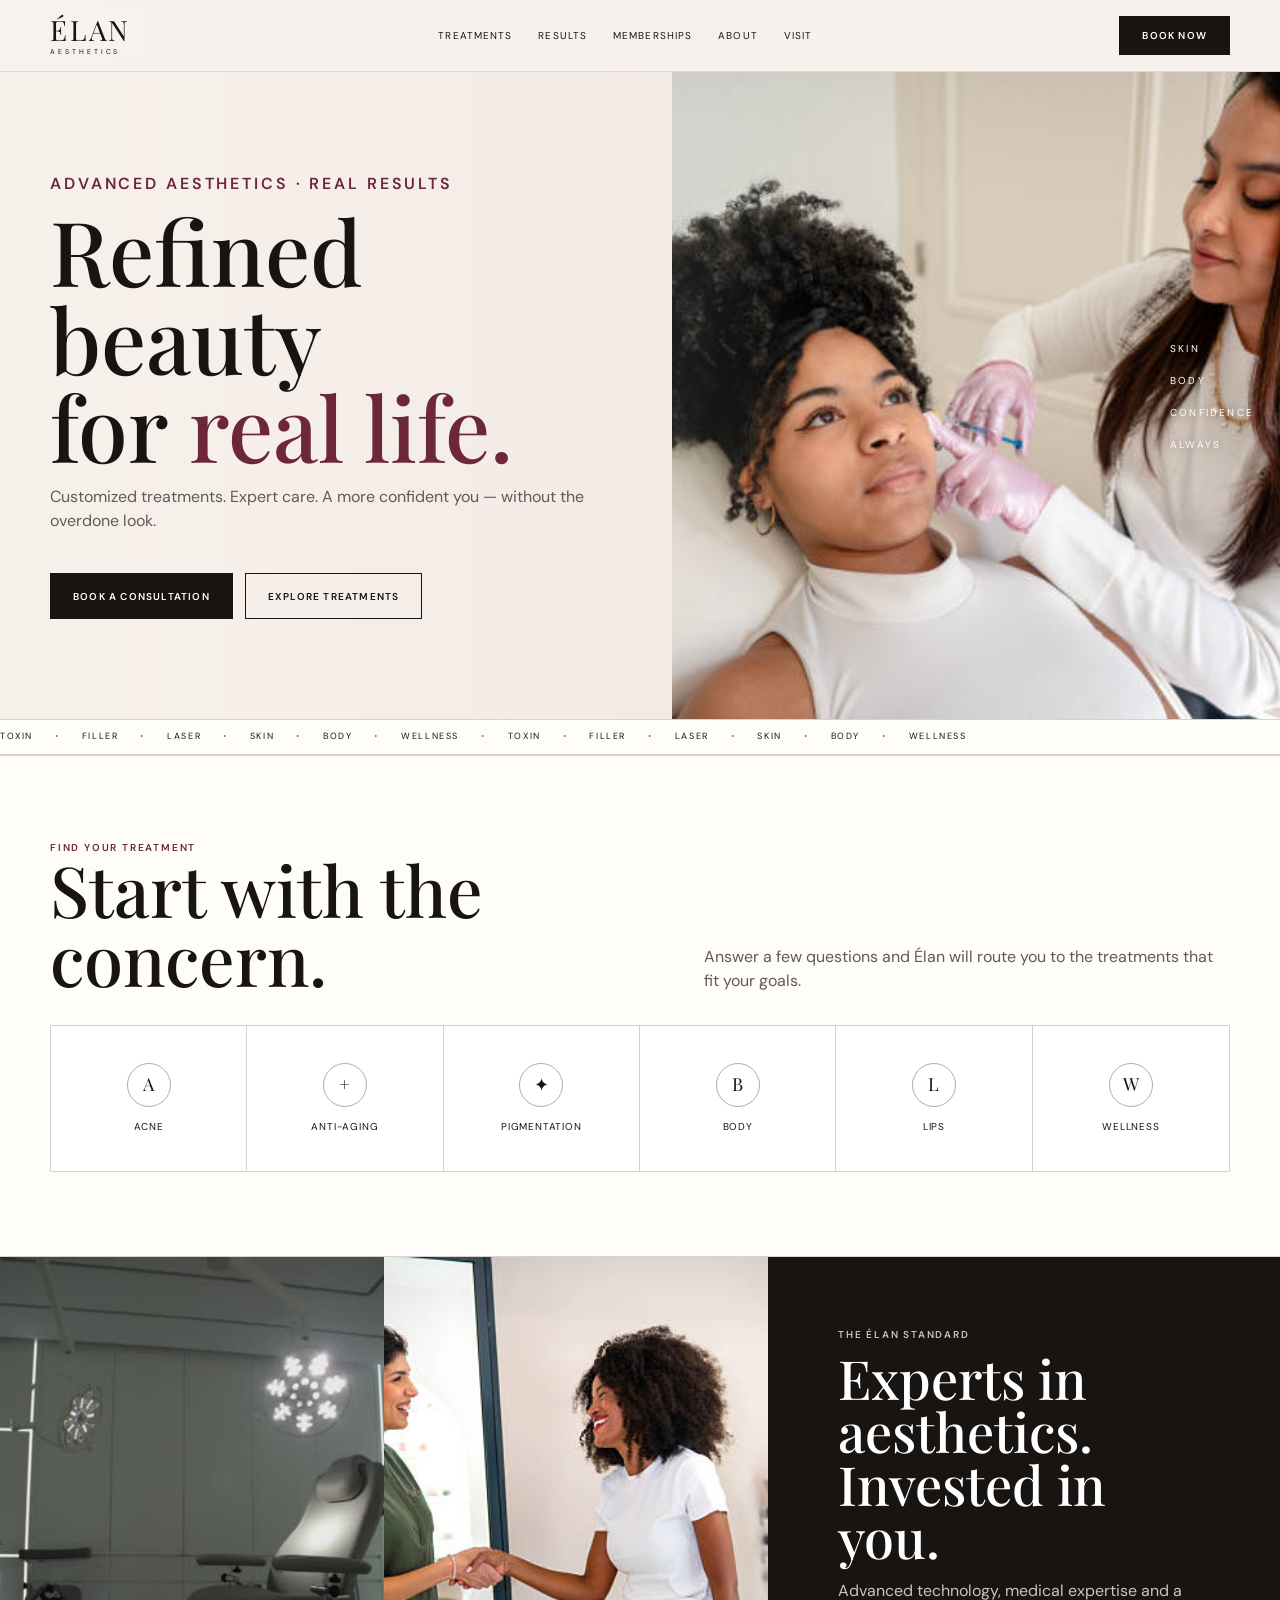
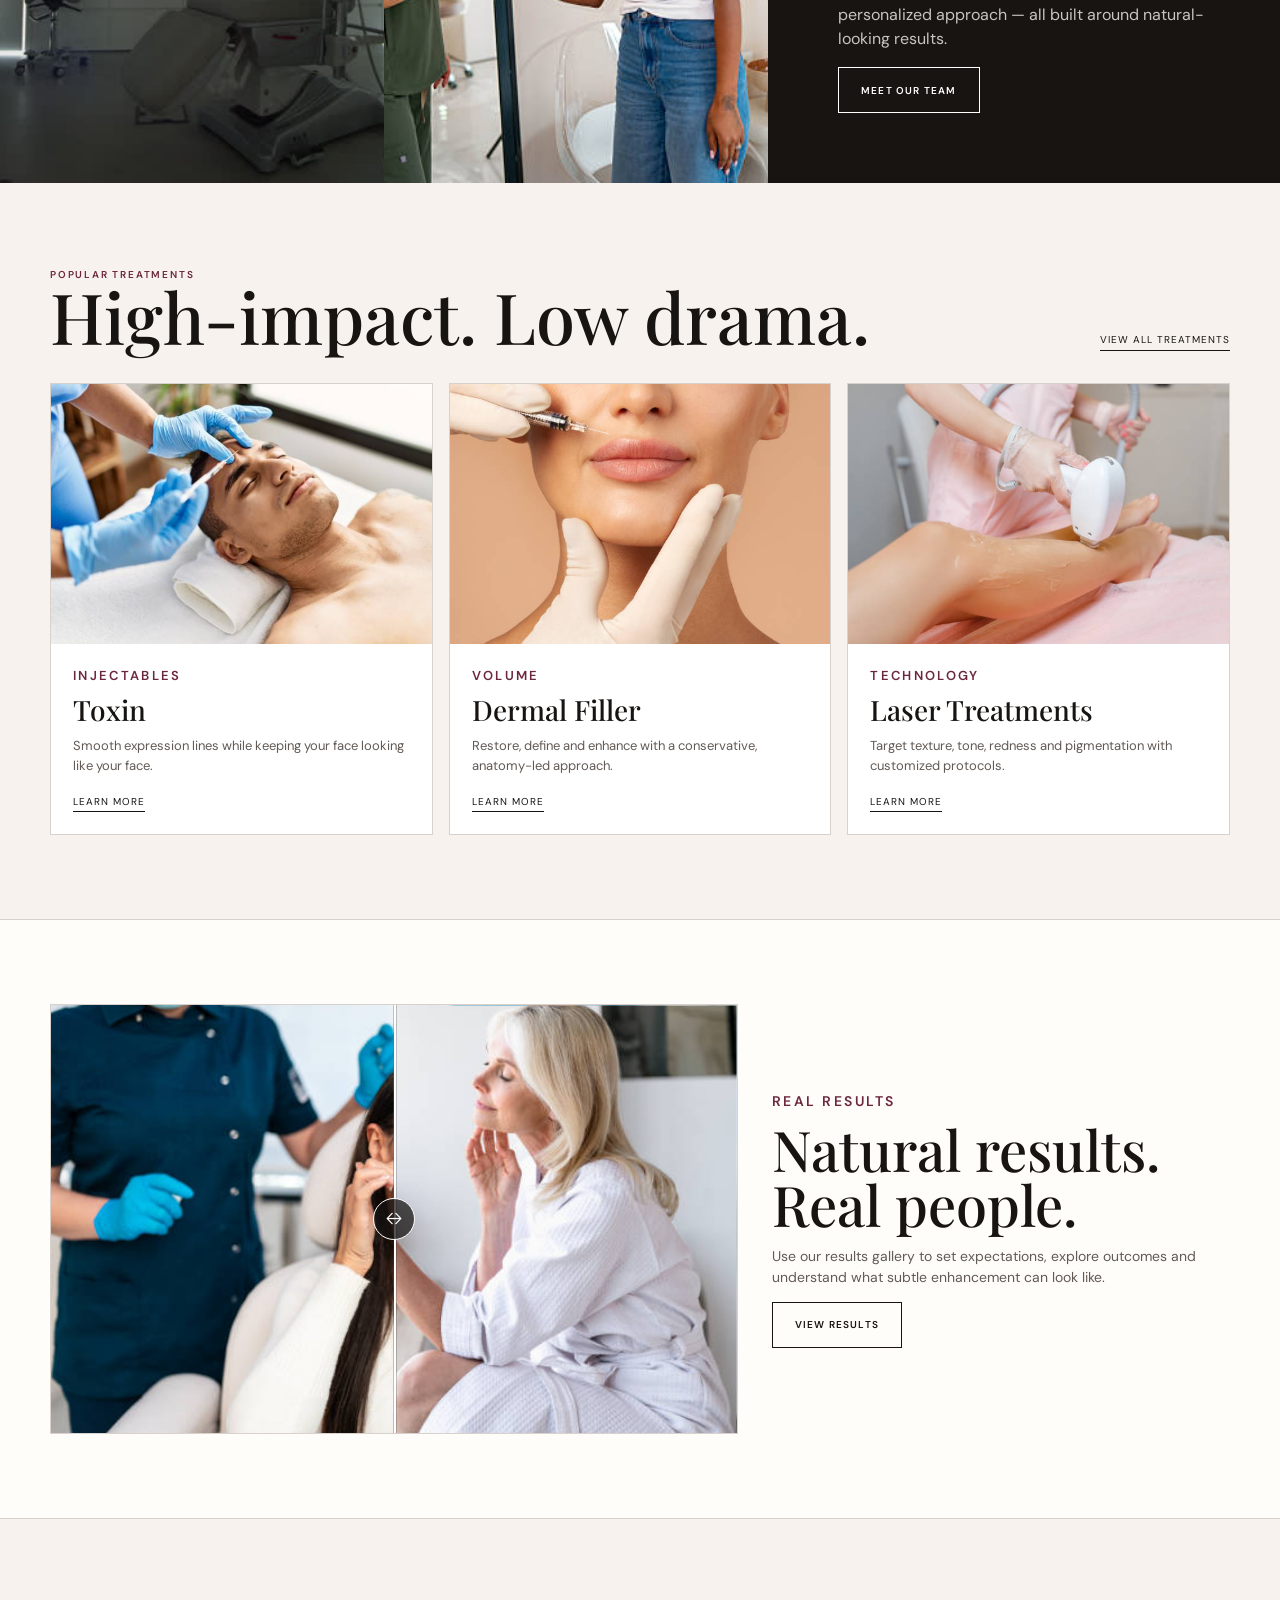
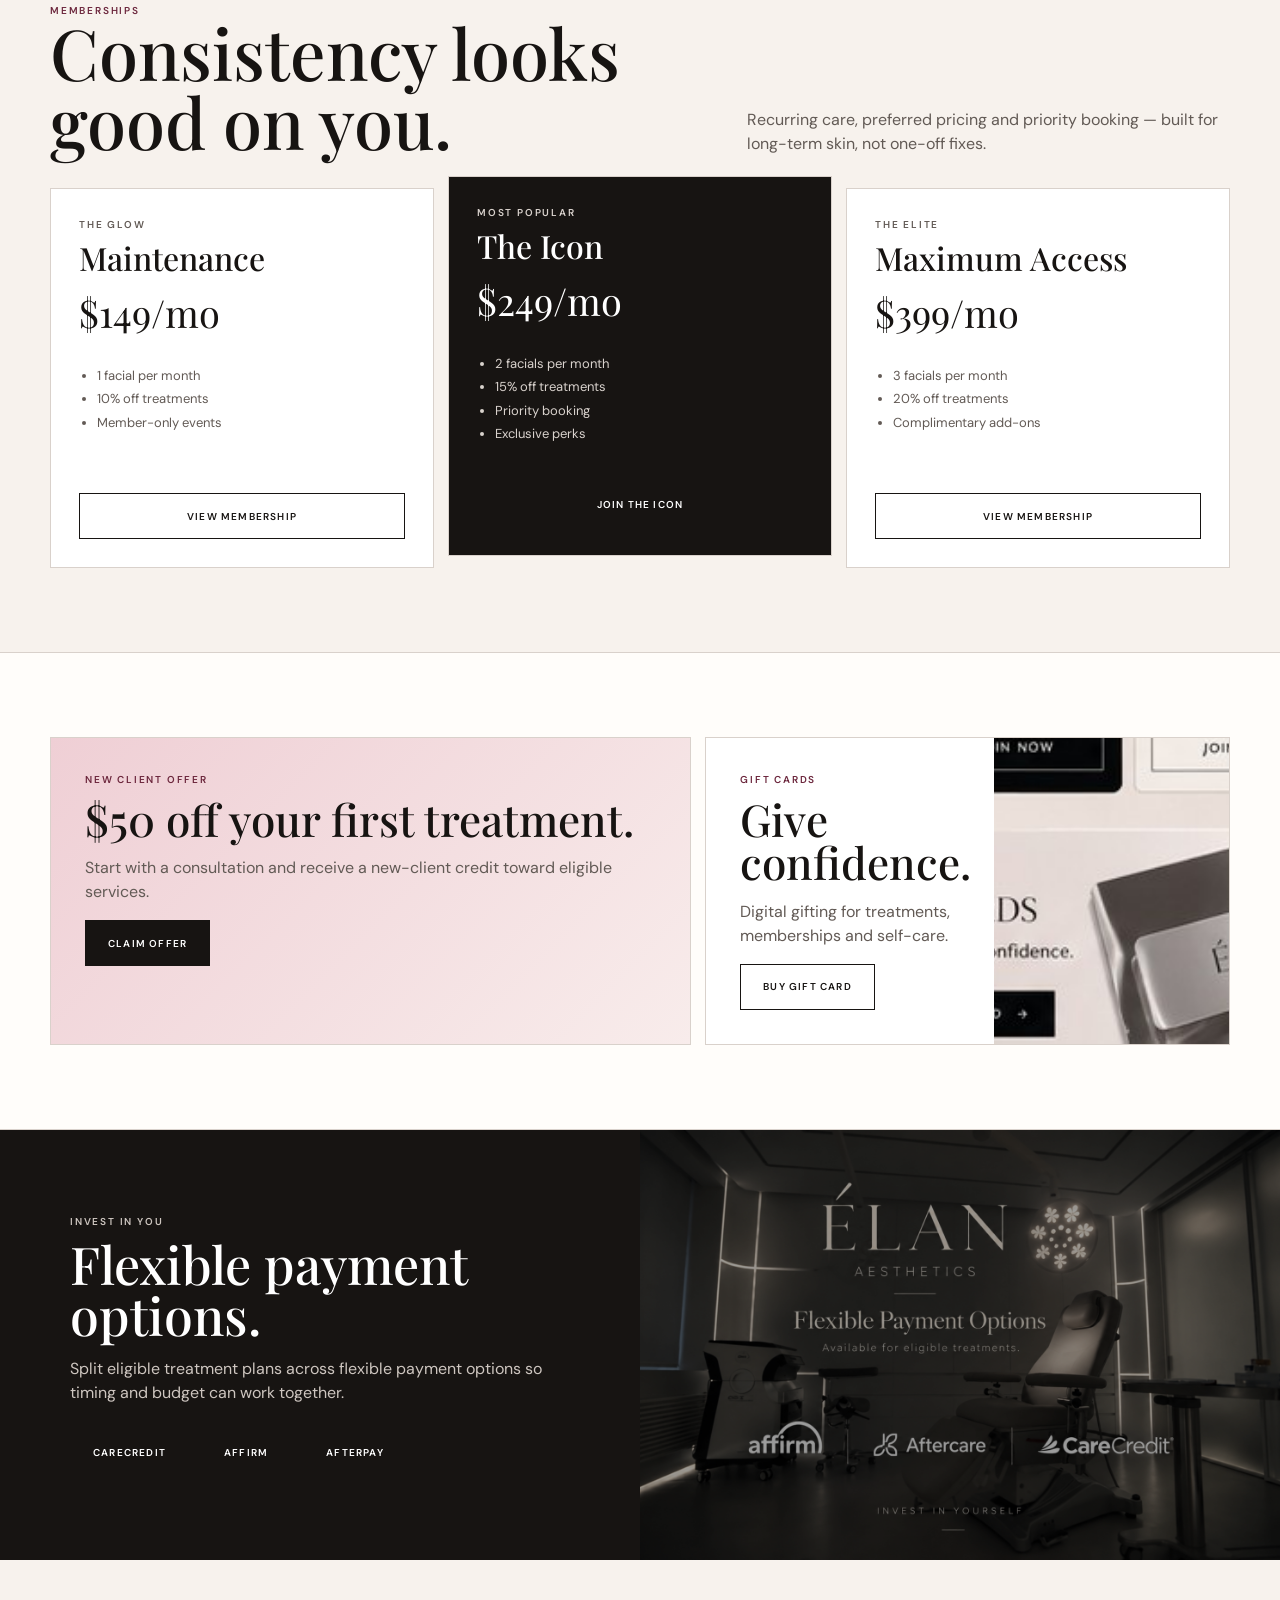
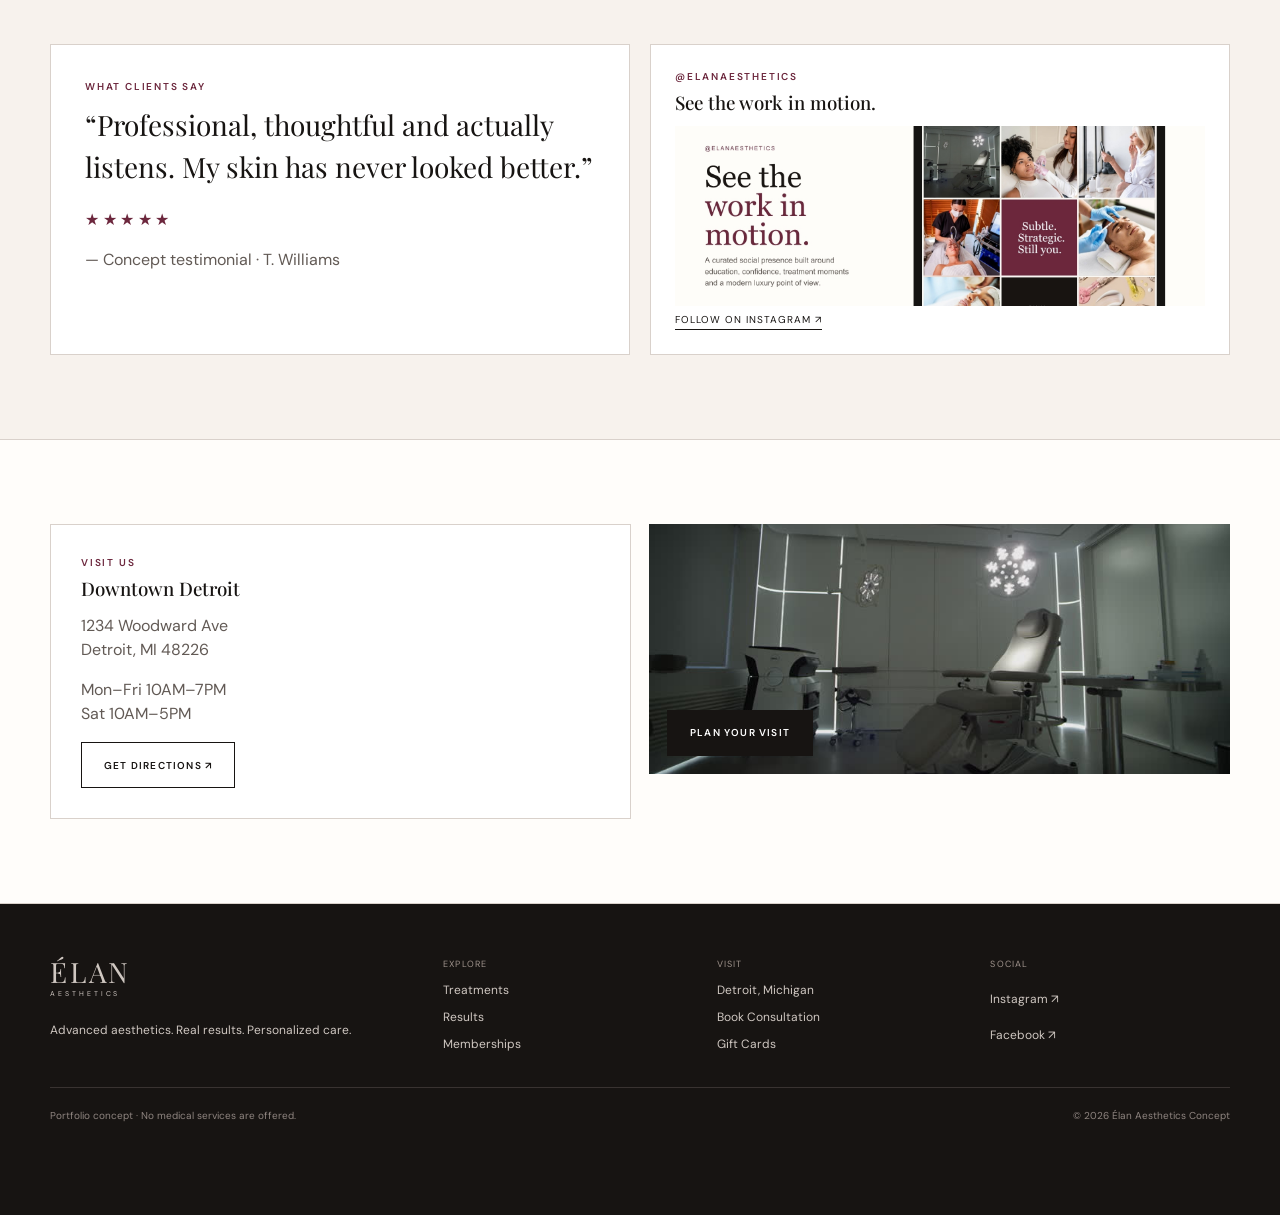
==== commit aa682bd8: "Add files via upload" ====
--- a/index.html
+++ b/index.html
@@ -31,7 +31,7 @@
     <div class="hero-actions"><a class="btn btn-dark" href="book.html">Book a Consultation</a><a class="btn btn-light" href="treatments.html">Explore Treatments</a></div>
   </div>
   <div class="hero-media">
-    <img src="hero-face.jpg" alt="Editorial beauty portrait">
+    <img src="elan-injectables-black-woman.JPG" alt="Aesthetic treatment at Élan">
     <div class="hero-rail"><span>Skin</span><span>Body</span><span>Confidence</span><span>Always</span></div>
   </div>
 </section>
@@ -50,22 +50,22 @@
 </section>
 
 <section class="split-story">
- <div class="story-images"><img src="clinic-interior.jpg" alt="Private treatment suite"><img src="reception.jpg" alt="Élan reception concept"></div>
+ <div class="story-images"><img src="elan-treatment-room.JPG" alt="Private treatment suite"><img src="elan-client-welcome.JPG" alt="Élan client welcome"></div>
  <div class="story-copy"><p class="eyebrow">The Élan Standard</p><h2>Experts in aesthetics. Invested in you.</h2><p>Advanced technology, medical expertise and a personalized approach — all built around natural-looking results.</p><a class="btn" href="about.html">Meet Our Team</a></div>
 </section>
 
 <section class="section">
  <div class="shell section-head"><div><p class="eyebrow rose">Popular Treatments</p><h2>High-impact. Low drama.</h2></div><a class="text-link" href="treatments.html">View all treatments</a></div>
  <div class="shell treatment-grid">
-  <article class="treatment-card"><img src="treatment-skin.jpg" alt="Skin treatment detail"><div class="treatment-card-body"><p class="eyebrow rose">Injectables</p><h3>Toxin</h3><p>Smooth expression lines while keeping your face looking like your face.</p><a class="text-link" href="toxin.html">Learn more</a></div></article>
-  <article class="treatment-card"><img src="treatment-lips.jpg" alt="Natural lip enhancement"><div class="treatment-card-body"><p class="eyebrow rose">Volume</p><h3>Dermal Filler</h3><p>Restore, define and enhance with a conservative, anatomy-led approach.</p><a class="text-link" href="filler.html">Learn more</a></div></article>
-  <article class="treatment-card"><img src="treatment-laser.jpg" alt="Laser skin treatment"><div class="treatment-card-body"><p class="eyebrow rose">Technology</p><h3>Laser Treatments</h3><p>Target texture, tone, redness and pigmentation with customized protocols.</p><a class="text-link" href="laser.html">Learn more</a></div></article>
+  <article class="treatment-card"><img src="elan-injectables-man.JPG" alt="Toxin treatment"><div class="treatment-card-body"><p class="eyebrow rose">Injectables</p><h3>Toxin</h3><p>Smooth expression lines while keeping your face looking like your face.</p><a class="text-link" href="toxin.html">Learn more</a></div></article>
+  <article class="treatment-card"><img src="elan-lip-filler.JPG" alt="Lip filler treatment"><div class="treatment-card-body"><p class="eyebrow rose">Volume</p><h3>Dermal Filler</h3><p>Restore, define and enhance with a conservative, anatomy-led approach.</p><a class="text-link" href="filler.html">Learn more</a></div></article>
+  <article class="treatment-card"><img src="elan-laser-hair-removal.JPG" alt="Laser hair removal treatment"><div class="treatment-card-body"><p class="eyebrow rose">Technology</p><h3>Laser Treatments</h3><p>Target texture, tone, redness and pigmentation with customized protocols.</p><a class="text-link" href="laser.html">Learn more</a></div></article>
  </div>
 </section>
 
 <section class="section alt">
  <div class="shell results-layout">
-  <div class="ba-slider" data-ba><img src="results-before-after.jpg" alt="Before and after treatment example"><img class="ba-after" src="hero-face.jpg" alt="After treatment concept"><span class="ba-divider"></span><span class="ba-handle">↔</span><input class="ba-range" type="range" min="0" max="100" value="50" aria-label="Before and after comparison"></div>
+  <div class="ba-slider" data-ba><img src="elan-client-results.JPG" alt="Treatment results concept"><img class="ba-after" src="elan-mature-skincare.JPG" alt="Healthy aging skincare concept"><span class="ba-divider"></span><span class="ba-handle">↔</span><input class="ba-range" type="range" min="0" max="100" value="50" aria-label="Before and after comparison"></div>
   <div class="results-copy"><p class="eyebrow rose">Real Results</p><h2>Natural results. Real people.</h2><p>Use our results gallery to set expectations, explore outcomes and understand what subtle enhancement can look like.</p><a class="btn btn-light" href="results.html">View Results</a></div>
  </div>
 </section>
@@ -86,17 +86,17 @@
 
 <section class="finance-section"><div class="finance-grid">
  <div class="finance-copy"><p class="eyebrow">Invest in You</p><h2>Flexible payment options.</h2><p>Split eligible treatment plans across flexible payment options so timing and budget can work together.</p><div class="hero-actions"><span class="btn">CareCredit</span><span class="btn">Affirm</span><span class="btn">Afterpay</span></div></div>
- <div class="finance-image"><img src="financing.jpg" alt="Luxury clinic interior"></div>
+ <div class="finance-image"><img src="elan-financing.JPG" alt="Élan flexible payment options"></div>
 </div></section>
 
 <section class="section"><div class="shell testimonial-social">
  <article class="testimonial"><p class="eyebrow rose">What Clients Say</p><blockquote>“Professional, thoughtful and actually listens. My skin has never looked better.”</blockquote><div class="stars">★★★★★</div><p>— Concept testimonial · T. Williams</p></article>
- <article class="social-panel"><p class="eyebrow rose">@ELANAESTHETICS</p><h3>See the work in motion.</h3><img src="instagram-strip.jpg" alt="Instagram-style treatment preview"><a class="text-link" href="https://www.instagram.com/" target="_blank" rel="noopener">Follow on Instagram ↗</a></article>
+ <article class="social-panel"><p class="eyebrow rose">@ELANAESTHETICS</p><h3>See the work in motion.</h3><img src="elan-instagram-grid.JPG" alt="Élan social media concept"><a class="text-link" href="https://www.instagram.com/" target="_blank" rel="noopener">Follow on Instagram ↗</a></article>
 </div></section>
 
 <section class="section alt"><div class="shell visit-grid">
  <article class="visit-card"><p class="eyebrow rose">Visit Us</p><h3>Downtown Detroit</h3><p>1234 Woodward Ave<br>Detroit, MI 48226</p><p>Mon–Fri 10AM–7PM<br>Sat 10AM–5PM</p><a class="btn btn-light" href="https://www.google.com/maps/search/?api=1&query=Downtown+Detroit%2C+MI" target="_blank" rel="noopener">Get Directions ↗</a></article>
- <article class="map-preview"><img src="location-map.jpg" alt="Downtown Detroit map concept"><a class="btn btn-dark" href="visit.html">Plan Your Visit</a></article>
+ <article class="map-preview"><img src="elan-treatment-room.JPG" alt="Élan treatment suite"><a class="btn btn-dark" href="visit.html">Plan Your Visit</a></article>
 </div></section>
 </main>
 <footer class="site-footer">
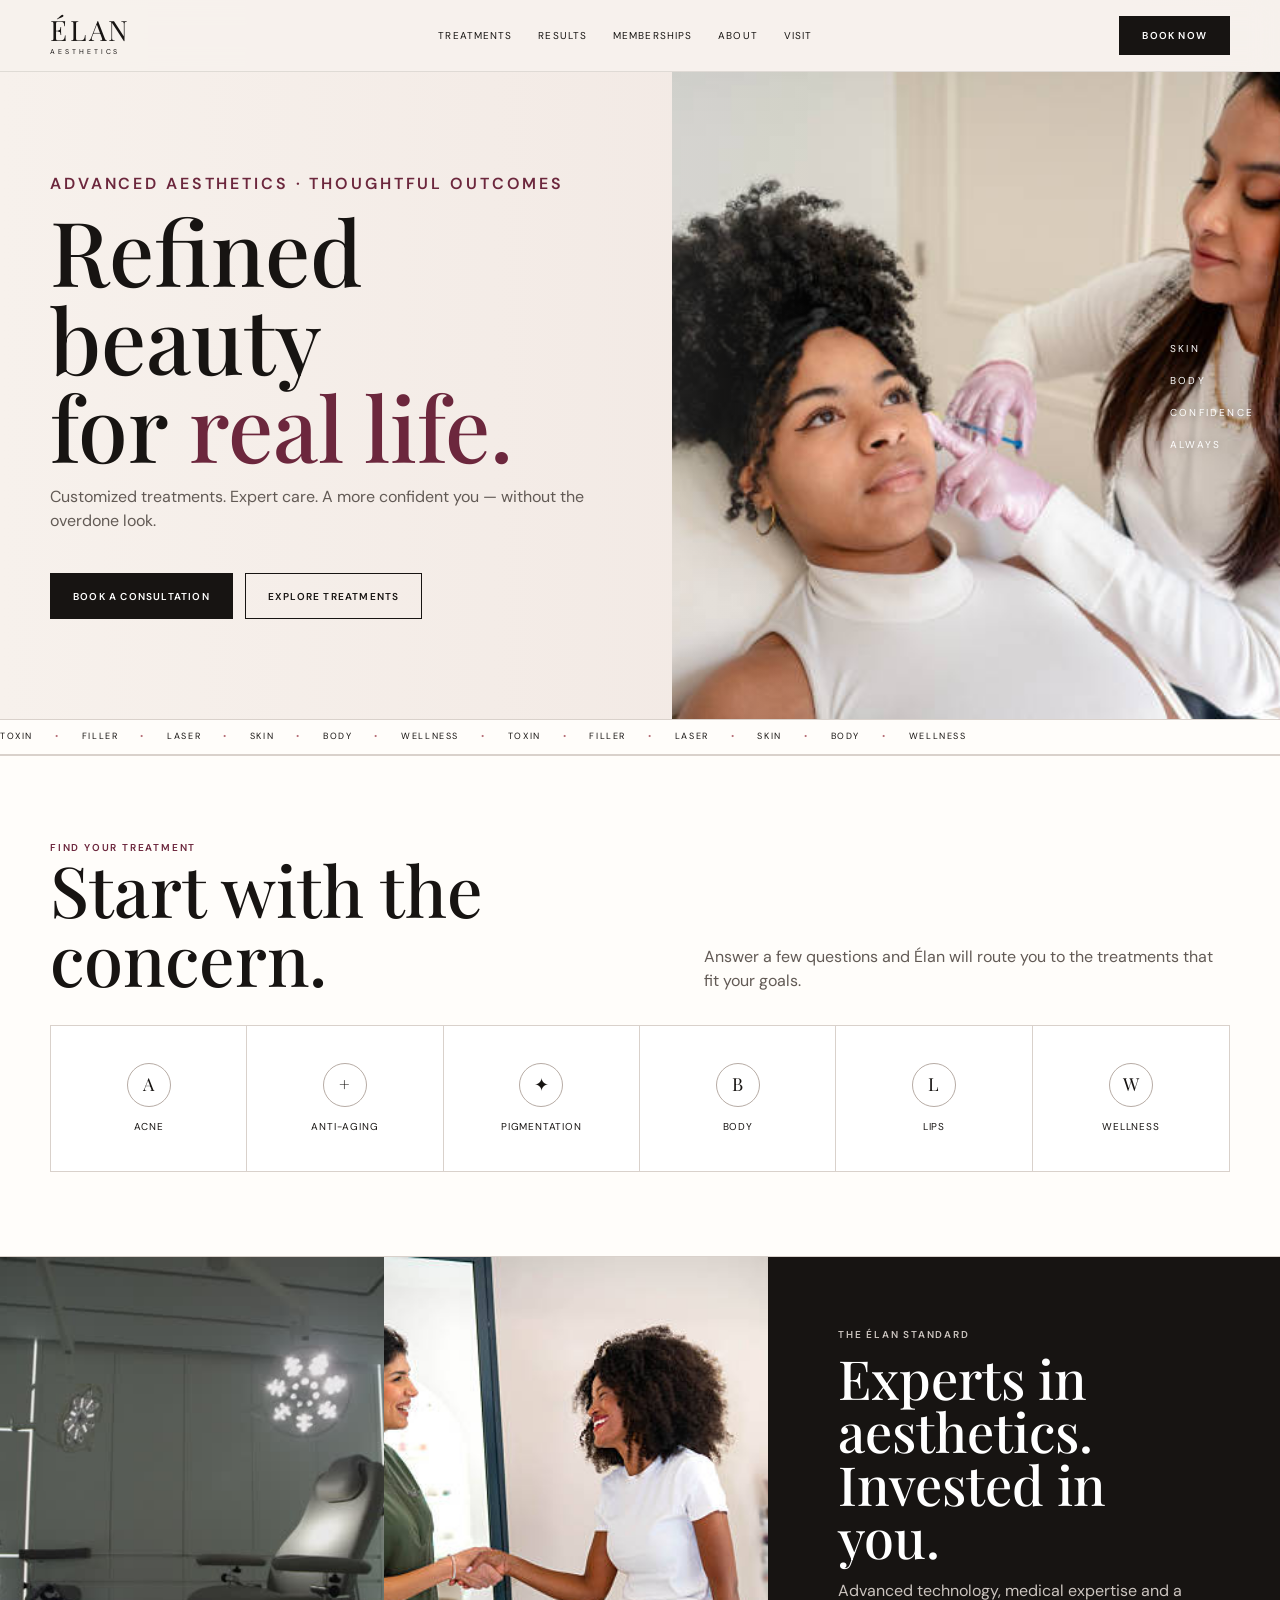
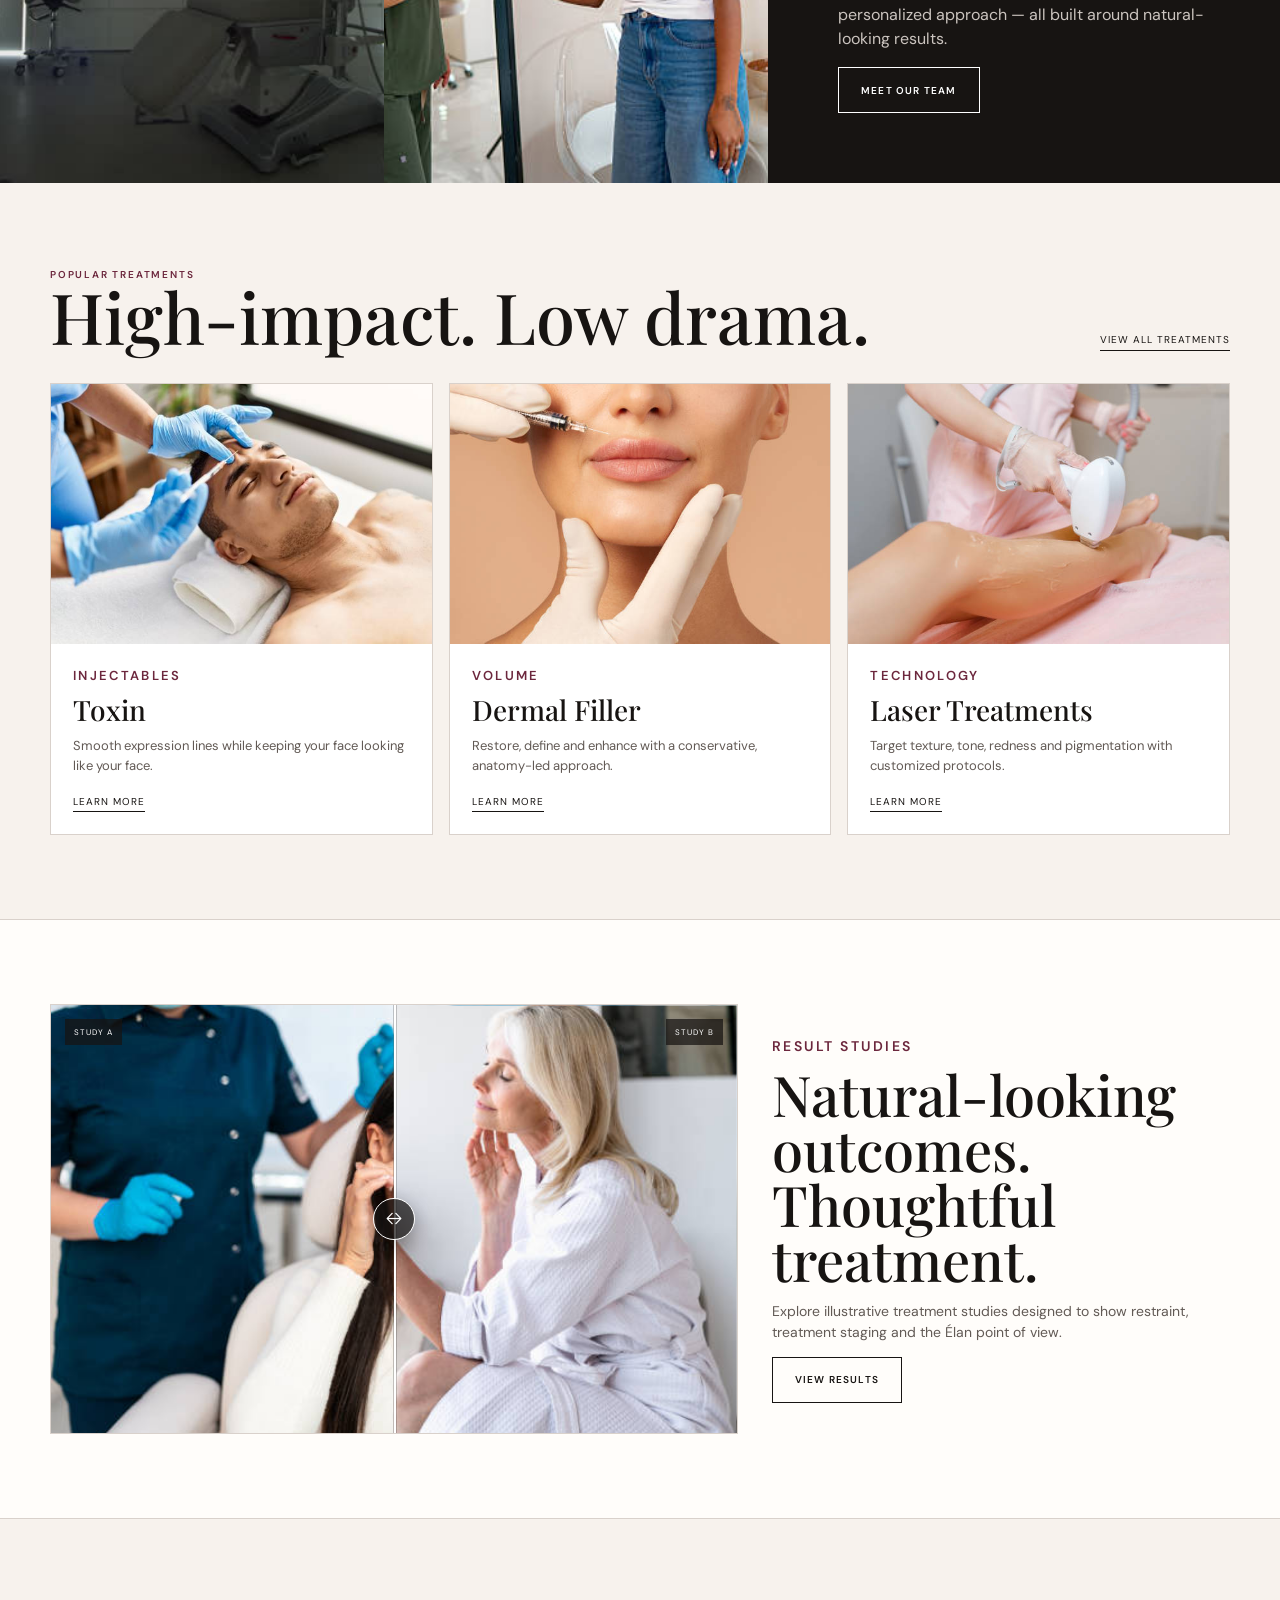
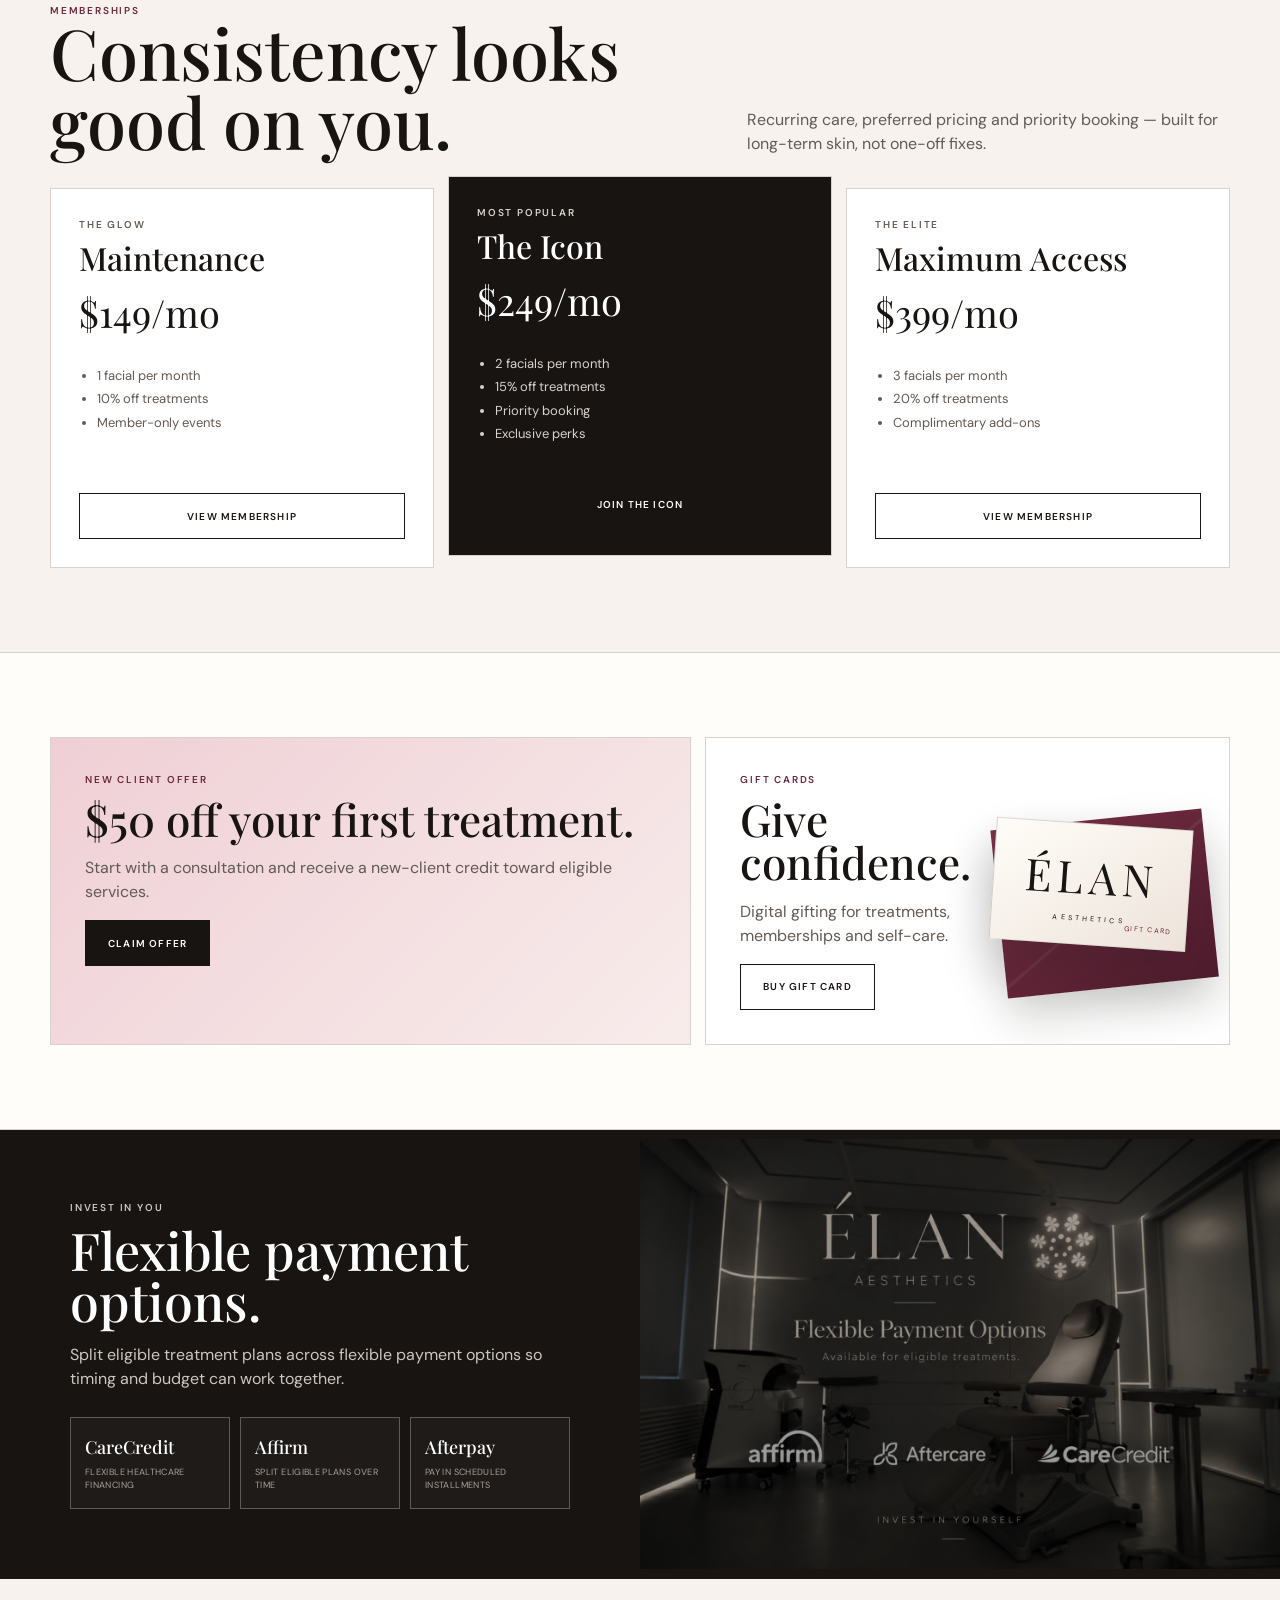
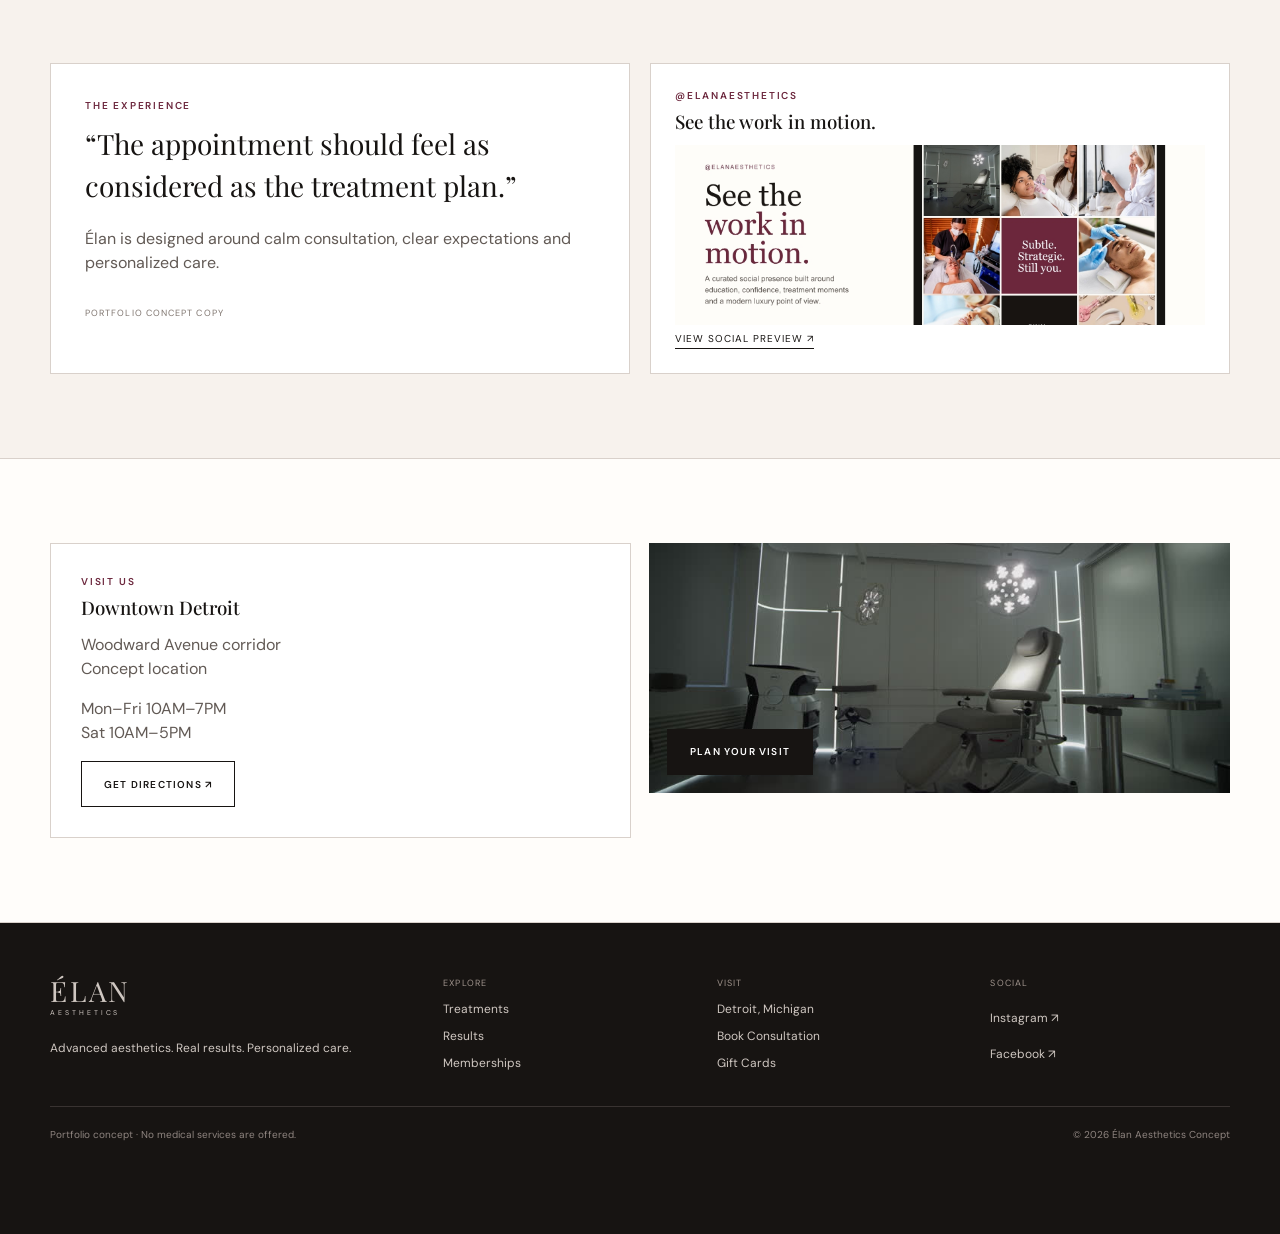
==== commit ad081c27: "Add files via upload" ====
--- a/index.html
+++ b/index.html
@@ -11,6 +11,7 @@
 <link rel="preconnect" href="https://fonts.gstatic.com" crossorigin>
 <link href="https://fonts.googleapis.com/css2?family=DM+Sans:wght@400;500;600&family=Playfair+Display:wght@400;500;600&display=swap" rel="stylesheet">
 <link rel="stylesheet" href="styles.css">
+<link rel="stylesheet" href="polish.css">
 <link rel="icon" href="favicon.svg" type="image/svg+xml">
 </head>
 <body>
@@ -25,7 +26,7 @@
 <main id="main-content">
 <section class="hero">
   <div class="hero-copy">
-    <p class="eyebrow rose">Advanced aesthetics · Real results</p>
+    <p class="eyebrow rose">Advanced aesthetics · Thoughtful outcomes</p>
     <h1>Refined beauty<br>for <em>real life.</em></h1>
     <p>Customized treatments. Expert care. A more confident you — without the overdone look.</p>
     <div class="hero-actions"><a class="btn btn-dark" href="book.html">Book a Consultation</a><a class="btn btn-light" href="treatments.html">Explore Treatments</a></div>
@@ -66,7 +67,7 @@
 <section class="section alt">
  <div class="shell results-layout">
   <div class="ba-slider" data-ba><img src="elan-client-results.JPG" alt="Treatment results concept"><img class="ba-after" src="elan-mature-skincare.JPG" alt="Healthy aging skincare concept"><span class="ba-divider"></span><span class="ba-handle">↔</span><input class="ba-range" type="range" min="0" max="100" value="50" aria-label="Before and after comparison"></div>
-  <div class="results-copy"><p class="eyebrow rose">Real Results</p><h2>Natural results. Real people.</h2><p>Use our results gallery to set expectations, explore outcomes and understand what subtle enhancement can look like.</p><a class="btn btn-light" href="results.html">View Results</a></div>
+  <div class="results-copy"><p class="eyebrow rose">Result Studies</p><h2>Natural-looking outcomes. Thoughtful treatment.</h2><p>Explore illustrative treatment studies designed to show restraint, treatment staging and the Élan point of view.</p><a class="btn btn-light" href="results.html">View Results</a></div>
  </div>
 </section>
 
@@ -81,21 +82,21 @@
 
 <section class="section alt"><div class="shell promo-grid">
  <article class="promo-card promo-offer"><p class="eyebrow rose">New Client Offer</p><h3>$50 off your first treatment.</h3><p>Start with a consultation and receive a new-client credit toward eligible services.</p><a class="btn btn-dark" href="book.html">Claim Offer</a></article>
- <article class="promo-card promo-gift"><div class="promo-copy"><p class="eyebrow rose">Gift Cards</p><h3>Give confidence.</h3><p>Digital gifting for treatments, memberships and self-care.</p><a class="btn btn-light" href="gift-cards.html">Buy Gift Card</a></div><img src="gift-card.jpg" alt="Élan gift card concept"></article>
+ <article class="promo-card promo-gift"><div class="promo-copy"><p class="eyebrow rose">Gift Cards</p><h3>Give confidence.</h3><p>Digital gifting for treatments, memberships and self-care.</p><a class="btn btn-light" href="gift-cards.html">Buy Gift Card</a></div><div class="gift-card-art" aria-label="Élan gift card concept"><div class="gift-card-envelope"></div><div class="gift-card-face"><span class="gift-card-mark">ÉLAN</span><small>AESTHETICS</small><em>GIFT CARD</em></div></div></article>
 </div></section>
 
 <section class="finance-section"><div class="finance-grid">
- <div class="finance-copy"><p class="eyebrow">Invest in You</p><h2>Flexible payment options.</h2><p>Split eligible treatment plans across flexible payment options so timing and budget can work together.</p><div class="hero-actions"><span class="btn">CareCredit</span><span class="btn">Affirm</span><span class="btn">Afterpay</span></div></div>
+ <div class="finance-copy"><p class="eyebrow">Invest in You</p><h2>Flexible payment options.</h2><p>Split eligible treatment plans across flexible payment options so timing and budget can work together.</p><div class="finance-options" aria-label="Example financing options"><div class="finance-option"><strong>CareCredit</strong><span>Flexible healthcare financing</span></div><div class="finance-option"><strong>Affirm</strong><span>Split eligible plans over time</span></div><div class="finance-option"><strong>Afterpay</strong><span>Pay in scheduled installments</span></div></div></div>
  <div class="finance-image"><img src="elan-financing.JPG" alt="Élan flexible payment options"></div>
 </div></section>
 
 <section class="section"><div class="shell testimonial-social">
- <article class="testimonial"><p class="eyebrow rose">What Clients Say</p><blockquote>“Professional, thoughtful and actually listens. My skin has never looked better.”</blockquote><div class="stars">★★★★★</div><p>— Concept testimonial · T. Williams</p></article>
- <article class="social-panel"><p class="eyebrow rose">@ELANAESTHETICS</p><h3>See the work in motion.</h3><img src="elan-instagram-grid.JPG" alt="Élan social media concept"><a class="text-link" href="https://www.instagram.com/" target="_blank" rel="noopener">Follow on Instagram ↗</a></article>
+ <article class="testimonial editorial-note"><p class="eyebrow rose">The Experience</p><blockquote>“The appointment should feel as considered as the treatment plan.”</blockquote><p>Élan is designed around calm consultation, clear expectations and personalized care.</p><span class="concept-label">Portfolio concept copy</span></article>
+ <article class="social-panel"><p class="eyebrow rose">@ELANAESTHETICS</p><h3>See the work in motion.</h3><img src="elan-instagram-grid.JPG" alt="Élan social media concept"><a class="text-link" href="#" data-demo-link data-demo-message="Concept social preview — no live account is connected.">View Social Preview ↗</a></article>
 </div></section>
 
 <section class="section alt"><div class="shell visit-grid">
- <article class="visit-card"><p class="eyebrow rose">Visit Us</p><h3>Downtown Detroit</h3><p>1234 Woodward Ave<br>Detroit, MI 48226</p><p>Mon–Fri 10AM–7PM<br>Sat 10AM–5PM</p><a class="btn btn-light" href="https://www.google.com/maps/search/?api=1&query=Downtown+Detroit%2C+MI" target="_blank" rel="noopener">Get Directions ↗</a></article>
+ <article class="visit-card"><p class="eyebrow rose">Visit Us</p><h3>Downtown Detroit</h3><p>Woodward Avenue corridor<br>Concept location</p><p>Mon–Fri 10AM–7PM<br>Sat 10AM–5PM</p><a class="btn btn-light" href="https://www.google.com/maps/search/?api=1&query=Downtown+Detroit%2C+MI" target="_blank" rel="noopener">Get Directions ↗</a></article>
  <article class="map-preview"><img src="elan-treatment-room.JPG" alt="Élan treatment suite"><a class="btn btn-dark" href="visit.html">Plan Your Visit</a></article>
 </div></section>
 </main>
--- a/polish.css
+++ b/polish.css
@@ -0,0 +1,106 @@
+/* ÉLAN FINAL PORTFOLIO POLISH — intentionally layered on top of styles.css */
+
+:focus-visible{outline:2px solid var(--wine);outline-offset:4px}
+::selection{background:var(--wine);color:#fff}
+
+.site-header{transition:height .28s ease,background .28s ease,box-shadow .28s ease,border-color .28s ease}
+.site-header.is-scrolled{background:rgba(247,242,237,.985);box-shadow:0 12px 35px rgba(23,20,18,.07);border-color:rgba(23,20,18,.06)}
+.desktop-nav a,.footer-grid a,.text-link{transition:color .2s ease,opacity .2s ease,border-color .2s ease}
+.desktop-nav a:hover,.footer-grid a:hover,.text-link:hover{color:var(--wine)}
+
+.btn{position:relative;overflow:hidden;transition:transform .22s ease,background .22s ease,color .22s ease,border-color .22s ease,box-shadow .22s ease}
+.btn:active{transform:translateY(0) scale(.985)}
+.btn-dark:hover{background:var(--wine);border-color:var(--wine);box-shadow:0 9px 24px rgba(108,39,61,.18)}
+.btn-light:hover{background:var(--ink);color:#fff}
+
+.treatment-card,.membership-card,.provider-card,.visit-card,.testimonial,.social-panel,.promo-card{transition:transform .3s ease,border-color .3s ease,box-shadow .3s ease}
+.treatment-card{overflow:hidden}
+.treatment-card img{transition:transform .65s cubic-bezier(.2,.7,.2,1),filter .45s ease}
+@media (hover:hover) and (pointer:fine){
+  .treatment-card:hover{transform:translateY(-5px);border-color:#c7bbb3;box-shadow:0 24px 50px rgba(23,20,18,.08)}
+  .treatment-card:hover img{transform:scale(1.035)}
+  .concern-card:hover{transform:translateY(-2px)}
+}
+
+.concept-note{font-size:11px;color:var(--muted);margin-top:-10px;margin-bottom:28px;padding-left:12px;border-left:2px solid var(--rose)}
+.concept-label{display:inline-block;margin-top:16px;font-size:9px;letter-spacing:.12em;text-transform:uppercase;color:var(--muted)}
+.editorial-note blockquote{max-width:520px}
+
+.result-hidden{display:none!important}
+[data-result-card]{transition:opacity .25s ease,transform .25s ease}
+.filter-btn{transition:background .2s ease,color .2s ease,border-color .2s ease,transform .2s ease}
+.filter-btn:active{transform:scale(.97)}
+
+.ba-slider{isolation:isolate}
+.ba-slider:before,.ba-slider:after{position:absolute;top:14px;z-index:4;background:rgba(23,20,18,.72);color:#fff;font-size:8px;letter-spacing:.12em;text-transform:uppercase;padding:7px 9px}
+.ba-slider:before{content:'Study A';left:14px}
+.ba-slider:after{content:'Study B';right:14px}
+.ba-handle{z-index:5;box-shadow:0 6px 18px rgba(0,0,0,.25);transition:left .08s linear}
+.ba-divider{z-index:4;transition:left .08s linear}
+.ba-after{transition:clip-path .08s linear}
+
+.finance-options{display:grid;grid-template-columns:repeat(3,minmax(0,1fr));gap:10px;margin-top:26px}
+.finance-option{border:1px solid rgba(255,255,255,.28);padding:16px 14px;min-height:92px;display:flex;flex-direction:column;justify-content:space-between;background:rgba(255,255,255,.03)}
+.finance-option strong{font-family:'Playfair Display';font-size:18px;font-weight:500}
+.finance-option span{font-size:9px;letter-spacing:.04em;text-transform:uppercase;color:#a99e97;line-height:1.4}
+
+.gift-card-art{position:absolute;right:2%;top:8%;width:46%;height:84%;min-height:205px;display:grid;place-items:center;perspective:900px}
+.gift-card-envelope{position:absolute;width:88%;height:66%;background:linear-gradient(145deg,#7b3047,#4f1c2d);transform:rotate(-6deg) translate(2%,8%);box-shadow:0 22px 45px rgba(23,20,18,.18)}
+.gift-card-envelope:after{content:'';position:absolute;inset:0;background:linear-gradient(145deg,transparent 49%,rgba(255,255,255,.08) 50%,transparent 51%)}
+.gift-card-face{position:relative;width:82%;aspect-ratio:1.62;background:linear-gradient(145deg,#fffdf8,#ede3da);border:1px solid rgba(23,20,18,.12);box-shadow:0 28px 50px rgba(23,20,18,.20);transform:rotate(4deg) translate(-4%,-5%);display:flex;flex-direction:column;align-items:center;justify-content:center}
+.gift-card-mark{font-family:'Playfair Display';font-size:clamp(28px,4vw,44px);letter-spacing:.13em}
+.gift-card-face small{font-size:7px;letter-spacing:.45em;margin-top:5px}
+.gift-card-face em{position:absolute;right:14px;bottom:12px;font-style:normal;font-size:7px;letter-spacing:.18em;color:var(--wine)}
+.gift-card-art.large{top:5%;height:90%}
+.gift-page-card{min-height:360px}
+
+.editorial-provider{position:relative;min-height:330px;padding:28px;display:flex;flex-direction:column;justify-content:flex-end;overflow:hidden}
+.editorial-provider:before{content:'';position:absolute;inset:0;background:linear-gradient(145deg,#fff,#f4ebe6);z-index:0}
+.editorial-provider>*{position:relative;z-index:1}
+.provider-number{position:absolute!important;right:18px;top:6px!important;font-family:'Playfair Display';font-size:108px;line-height:1;color:rgba(108,39,61,.08);letter-spacing:-.06em}
+.editorial-provider h3{font-size:34px;margin:2px 0 10px}
+.editorial-provider p{margin:0 0 16px}
+.provider-tags{display:flex;gap:7px;flex-wrap:wrap}
+.provider-tags span{border:1px solid var(--line);background:rgba(255,255,255,.6);padding:7px 9px;font-size:8px;text-transform:uppercase;letter-spacing:.08em}
+
+.location-art{background:#e9dfd8;position:relative;isolation:isolate}
+.location-grid{position:absolute;inset:-30%;background:
+linear-gradient(90deg,transparent 48%,rgba(23,20,18,.10) 49%,rgba(23,20,18,.10) 51%,transparent 52%),
+linear-gradient(0deg,transparent 48%,rgba(23,20,18,.08) 49%,rgba(23,20,18,.08) 51%,transparent 52%);
+background-size:72px 72px;transform:rotate(-14deg)}
+.location-art:before,.location-art:after{content:'';position:absolute;background:rgba(108,39,61,.15);z-index:1}
+.location-art:before{width:140%;height:8px;left:-20%;top:52%;transform:rotate(-14deg)}
+.location-art:after{height:140%;width:5px;left:58%;top:-20%;transform:rotate(12deg)}
+.location-pin{position:absolute;left:48%;top:42%;z-index:3;transform:translate(-50%,-50%);text-align:center}
+.location-pin span{display:block;width:18px;height:18px;background:var(--wine);border-radius:50% 50% 50% 0;transform:rotate(-45deg);margin:0 auto 8px;box-shadow:0 7px 18px rgba(108,39,61,.25)}
+.location-pin strong,.location-pin small{display:block;background:rgba(255,253,250,.9);padding:3px 6px}
+.location-pin strong{font-family:'Playfair Display';font-size:18px;letter-spacing:.08em}
+.location-pin small{font-size:7px;letter-spacing:.12em}
+.location-street{position:absolute;right:18px;top:18px;z-index:3;font-size:8px;letter-spacing:.22em;color:#5f554f;writing-mode:vertical-rl}
+
+.reveal-ready{opacity:0;transform:translateY(18px)}
+.reveal-ready.is-visible{opacity:1;transform:none;transition:opacity .6s ease,transform .6s cubic-bezier(.2,.7,.2,1)}
+
+.mobile-menu.open{box-shadow:0 22px 36px rgba(23,20,18,.08)}
+.menu-toggle[aria-expanded="true"] span:not(.sr-only):first-child{transform:translateY(3.5px) rotate(45deg)}
+.menu-toggle[aria-expanded="true"] span:not(.sr-only):nth-child(2){transform:translateY(-3.5px) rotate(-45deg)}
+.menu-toggle span:not(.sr-only){transition:transform .2s ease}
+
+.toast{border:1px solid rgba(255,255,255,.18);box-shadow:0 18px 45px rgba(0,0,0,.22);max-width:min(360px,calc(100vw - 36px))}
+.link-button{background:none;border:0;padding:0;color:inherit}
+
+@media(max-width:900px){
+  .finance-options{grid-template-columns:1fr}
+  .gift-card-art{position:relative;right:auto;top:auto;width:100%;height:auto;min-height:235px;margin-top:18px}
+  .promo-gift .promo-copy{max-width:100%}
+  .gift-page-card{min-height:auto}
+  .editorial-provider{min-height:280px}
+}
+@media(max-width:600px){
+  .finance-copy{padding:46px 26px}
+  .provider-number{font-size:86px}
+}
+@media(prefers-reduced-motion:reduce){
+  *,*:before,*:after{scroll-behavior:auto!important;animation-duration:.001ms!important;animation-iteration-count:1!important;transition-duration:.001ms!important}
+  .reveal-ready{opacity:1;transform:none}
+}
